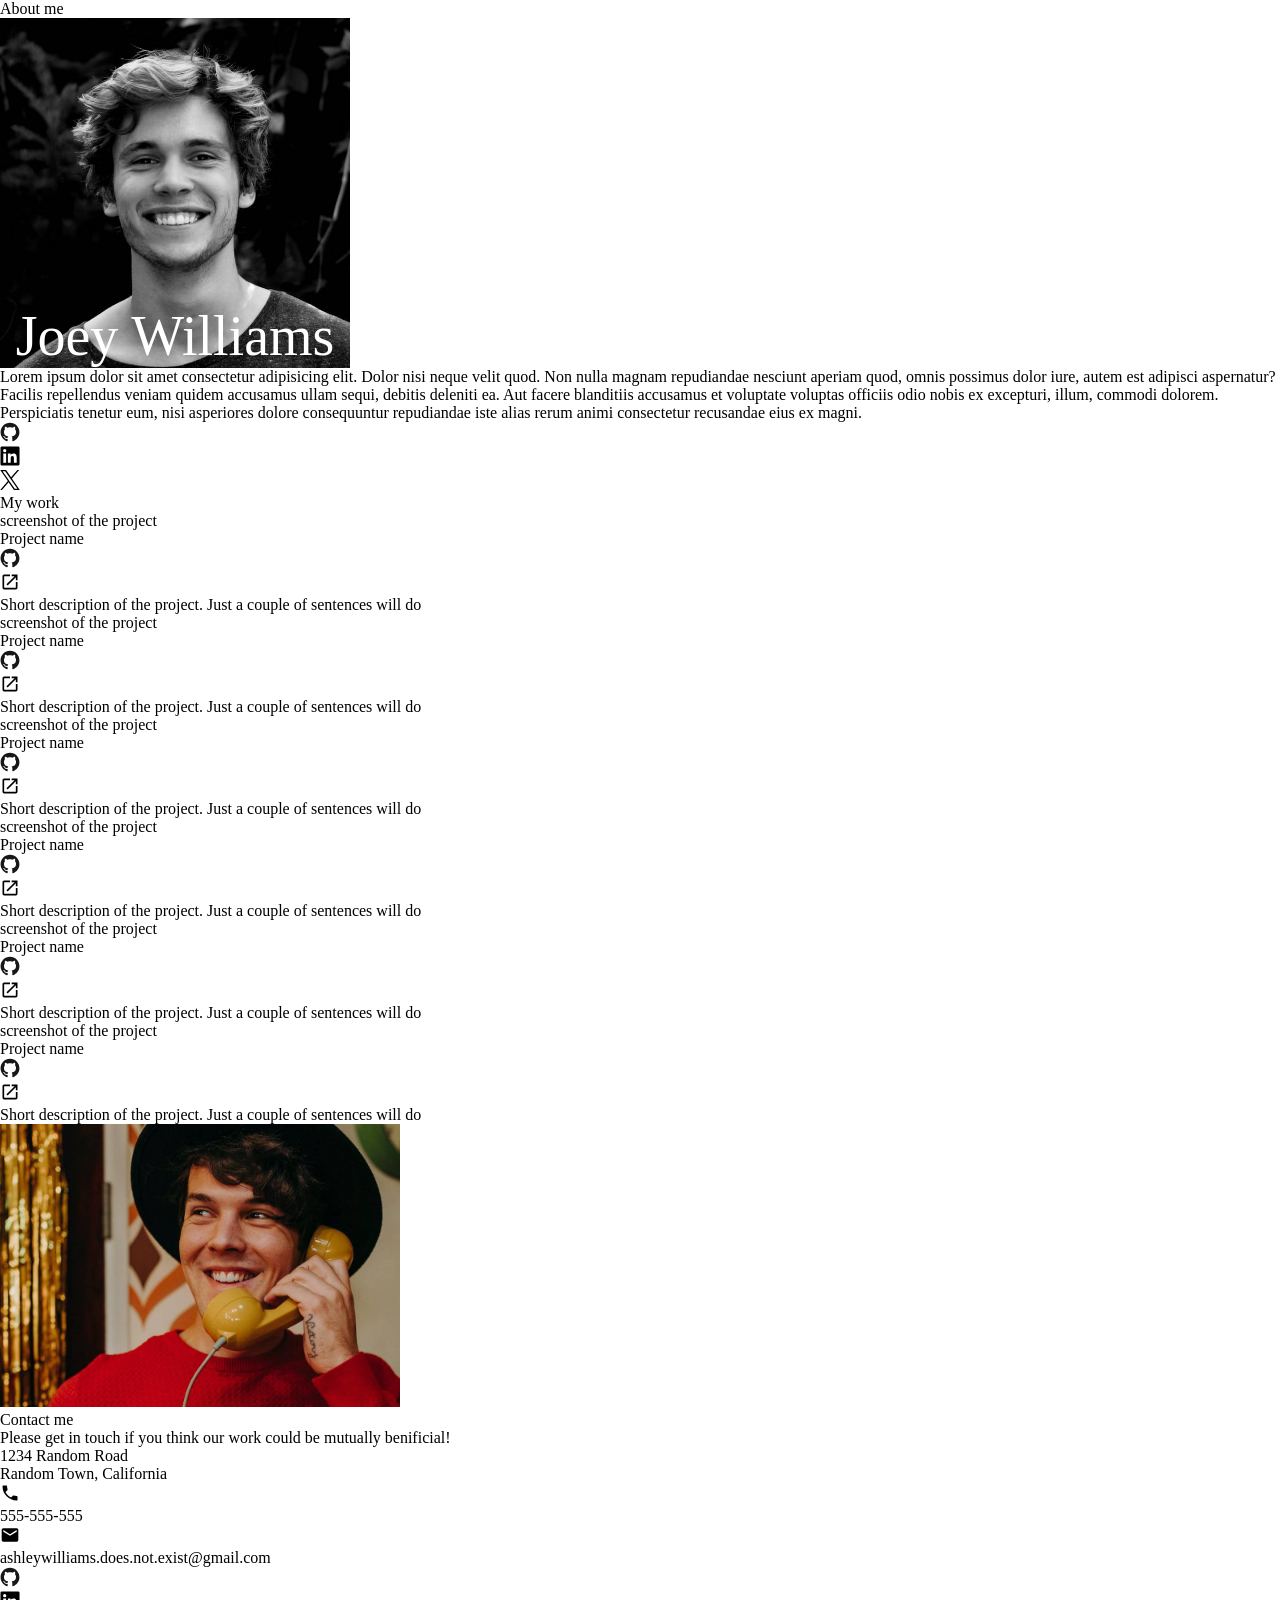
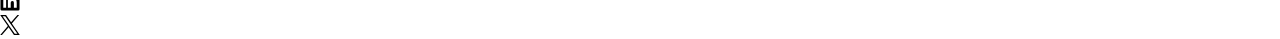
==== index.html @ 33499637 "feat: Fill out the contents of page" ====
<!doctype html>
<html lang="en">
    <head>
        <meta charset="UTF-8" />
        <meta name="viewport" content="width=device-width, initial-scale=1" />
        <title>Homepage</title>
        <link rel="preconnect" href="https://fonts.googleapis.com" />
        <link rel="preconnect" href="https://fonts.gstatic.com" crossorigin />
        <link
            href="https://fonts.googleapis.com/css2?family=Oranienbaum&family=Roboto:ital,wght@0,100..900;1,100..900&display=swap"
            rel="stylesheet"
        />
        <link href="style.css" rel="stylesheet" />
        <script src="script.js" defer></script>
    </head>
    <body>
        <div class="about-me">
            <div class="title">About me</div>
            <div class="photo">
                <div class="name">
                    Joey Williams
                </div>
            </div>
            <div class="description">
                Lorem ipsum dolor sit amet consectetur adipisicing elit. Dolor
                nisi neque velit quod. Non nulla magnam repudiandae nesciunt
                aperiam quod, omnis possimus dolor iure, autem est adipisci
                aspernatur? Facilis repellendus veniam quidem accusamus ullam
                sequi, debitis deleniti ea. Aut facere blanditiis accusamus et
                voluptate voluptas officiis odio nobis ex excepturi, illum,
                commodi dolorem. Perspiciatis tenetur eum, nisi asperiores
                dolore consequuntur repudiandae iste alias rerum animi
                consectetur recusandae eius ex magni.
            </div>
            <div class="social-links">
                <a href="#">
                    <div class="github">
                        <svg viewBox="0 0 128 128">
                            <g fill="#181616">
                                <path
                                    fill-rule="evenodd"
                                    clip-rule="evenodd"
                                    d="M64 5.103c-33.347 0-60.388 27.035-60.388 60.388 0 26.682 17.303 49.317 41.297 57.303 3.017.56 4.125-1.31 4.125-2.905 0-1.44-.056-6.197-.082-11.243-16.8 3.653-20.345-7.125-20.345-7.125-2.747-6.98-6.705-8.836-6.705-8.836-5.48-3.748.413-3.67.413-3.67 6.063.425 9.257 6.223 9.257 6.223 5.386 9.23 14.127 6.562 17.573 5.02.542-3.903 2.107-6.568 3.834-8.076-13.413-1.525-27.514-6.704-27.514-29.843 0-6.593 2.36-11.98 6.223-16.21-.628-1.52-2.695-7.662.584-15.98 0 0 5.07-1.623 16.61 6.19C53.7 35 58.867 34.327 64 34.304c5.13.023 10.3.694 15.127 2.033 11.526-7.813 16.59-6.19 16.59-6.19 3.287 8.317 1.22 14.46.593 15.98 3.872 4.23 6.215 9.617 6.215 16.21 0 23.194-14.127 28.3-27.574 29.796 2.167 1.874 4.097 5.55 4.097 11.183 0 8.08-.07 14.583-.07 16.572 0 1.607 1.088 3.49 4.148 2.897 23.98-7.994 41.263-30.622 41.263-57.294C124.388 32.14 97.35 5.104 64 5.104z"
                                ></path>
                                <path
                                    d="M26.484 91.806c-.133.3-.605.39-1.035.185-.44-.196-.685-.605-.543-.906.13-.31.603-.395 1.04-.188.44.197.69.61.537.91zm2.446 2.729c-.287.267-.85.143-1.232-.28-.396-.42-.47-.983-.177-1.254.298-.266.844-.14 1.24.28.394.426.472.984.17 1.255zM31.312 98.012c-.37.258-.976.017-1.35-.52-.37-.538-.37-1.183.01-1.44.373-.258.97-.025 1.35.507.368.545.368 1.19-.01 1.452zm3.261 3.361c-.33.365-1.036.267-1.552-.23-.527-.487-.674-1.18-.343-1.544.336-.366 1.045-.264 1.564.23.527.486.686 1.18.333 1.543zm4.5 1.951c-.147.473-.825.688-1.51.486-.683-.207-1.13-.76-.99-1.238.14-.477.823-.7 1.512-.485.683.206 1.13.756.988 1.237zm4.943.361c.017.498-.563.91-1.28.92-.723.017-1.308-.387-1.315-.877 0-.503.568-.91 1.29-.924.717-.013 1.306.387 1.306.88zm4.598-.782c.086.485-.413.984-1.126 1.117-.7.13-1.35-.172-1.44-.653-.086-.498.422-.997 1.122-1.126.714-.123 1.354.17 1.444.663zm0 0"
                                ></path>
                            </g>
                        </svg>
                    </div>
                </a>
                <a href="#">
                    <div class="linkedin">
                        <svg viewBox="0 0 128 128">
                            <path
                                d="M116 3H12a8.91 8.91 0 00-9 8.8v104.42a8.91 8.91 0 009 8.78h104a8.93 8.93 0 009-8.81V11.77A8.93 8.93 0 00116 3zM39.17 107H21.06V48.73h18.11zm-9-66.21a10.5 10.5 0 1110.49-10.5 10.5 10.5 0 01-10.54 10.48zM107 107H88.89V78.65c0-6.75-.12-15.44-9.41-15.44s-10.87 7.36-10.87 15V107H50.53V48.73h17.36v8h.24c2.42-4.58 8.32-9.41 17.13-9.41C103.6 47.28 107 59.35 107 75z"
                            ></path>
                        </svg>
                    </div>
                </a>
                <a href="#">
                    <div class="twitter">
                        <svg viewBox="0 0 128 128">
                            <path
                                d="M75.916 54.2 122.542 0h-11.05L71.008 47.06 38.672 0H1.376l48.898 71.164L1.376 128h11.05L55.18 78.303 89.328 128h37.296L75.913 54.2ZM60.782 71.79l-4.955-7.086-39.42-56.386h16.972L65.19 53.824l4.954 7.086 41.353 59.15h-16.97L60.782 71.793Z"
                                fill="#000"
                                style="stroke-width: 0.104373"
                            ></path>
                        </svg>
                    </div>
                </a>
            </div>
        </div>
        <div class="works">
            <div class="title">My work</div>
            <div class="projects">
                <div class="project">
                    <div class="project-img">screenshot of the project</div>
                    <div class="project-desc-container">
                        <div class="project-name">Project name</div>
                        <div class="links">
                            <a href="#">
                                <div class="github-icon">
                                    <svg viewBox="0 0 128 128">
                                        <g fill="#181616">
                                            <path
                                                fill-rule="evenodd"
                                                clip-rule="evenodd"
                                                d="M64 5.103c-33.347 0-60.388 27.035-60.388 60.388 0 26.682 17.303 49.317 41.297 57.303 3.017.56 4.125-1.31 4.125-2.905 0-1.44-.056-6.197-.082-11.243-16.8 3.653-20.345-7.125-20.345-7.125-2.747-6.98-6.705-8.836-6.705-8.836-5.48-3.748.413-3.67.413-3.67 6.063.425 9.257 6.223 9.257 6.223 5.386 9.23 14.127 6.562 17.573 5.02.542-3.903 2.107-6.568 3.834-8.076-13.413-1.525-27.514-6.704-27.514-29.843 0-6.593 2.36-11.98 6.223-16.21-.628-1.52-2.695-7.662.584-15.98 0 0 5.07-1.623 16.61 6.19C53.7 35 58.867 34.327 64 34.304c5.13.023 10.3.694 15.127 2.033 11.526-7.813 16.59-6.19 16.59-6.19 3.287 8.317 1.22 14.46.593 15.98 3.872 4.23 6.215 9.617 6.215 16.21 0 23.194-14.127 28.3-27.574 29.796 2.167 1.874 4.097 5.55 4.097 11.183 0 8.08-.07 14.583-.07 16.572 0 1.607 1.088 3.49 4.148 2.897 23.98-7.994 41.263-30.622 41.263-57.294C124.388 32.14 97.35 5.104 64 5.104z"
                                            ></path>
                                            <path
                                                d="M26.484 91.806c-.133.3-.605.39-1.035.185-.44-.196-.685-.605-.543-.906.13-.31.603-.395 1.04-.188.44.197.69.61.537.91zm2.446 2.729c-.287.267-.85.143-1.232-.28-.396-.42-.47-.983-.177-1.254.298-.266.844-.14 1.24.28.394.426.472.984.17 1.255zM31.312 98.012c-.37.258-.976.017-1.35-.52-.37-.538-.37-1.183.01-1.44.373-.258.97-.025 1.35.507.368.545.368 1.19-.01 1.452zm3.261 3.361c-.33.365-1.036.267-1.552-.23-.527-.487-.674-1.18-.343-1.544.336-.366 1.045-.264 1.564.23.527.486.686 1.18.333 1.543zm4.5 1.951c-.147.473-.825.688-1.51.486-.683-.207-1.13-.76-.99-1.238.14-.477.823-.7 1.512-.485.683.206 1.13.756.988 1.237zm4.943.361c.017.498-.563.91-1.28.92-.723.017-1.308-.387-1.315-.877 0-.503.568-.91 1.29-.924.717-.013 1.306.387 1.306.88zm4.598-.782c.086.485-.413.984-1.126 1.117-.7.13-1.35-.172-1.44-.653-.086-.498.422-.997 1.122-1.126.714-.123 1.354.17 1.444.663zm0 0"
                                            ></path>
                                        </g>
                                    </svg>
                                </div>
                            </a>
                            <a href="#">
                                <div class="open-live-view-icon">
                                    <svg
                                        xmlns="http://www.w3.org/2000/svg"
                                        viewBox="0 0 24 24"
                                    >
                                        <title>open-in-new</title>
                                        <path
                                            d="M14,3V5H17.59L7.76,14.83L9.17,16.24L19,6.41V10H21V3M19,19H5V5H12V3H5C3.89,3 3,3.9 3,5V19A2,2 0 0,0 5,21H19A2,2 0 0,0 21,19V12H19V19Z"
                                        />
                                    </svg>
                                </div>
                            </a>
                        </div>
                        <div class="desc">
                            Short description of the project. Just a couple of
                            sentences will do
                        </div>
                    </div>
                </div>
                <div class="project">
                    <div class="project-img">screenshot of the project</div>
                    <div class="project-desc-container">
                        <div class="project-name">Project name</div>
                        <div class="links">
                            <a href="#">
                                <div class="github-icon">
                                    <svg viewBox="0 0 128 128">
                                        <g fill="#181616">
                                            <path
                                                fill-rule="evenodd"
                                                clip-rule="evenodd"
                                                d="M64 5.103c-33.347 0-60.388 27.035-60.388 60.388 0 26.682 17.303 49.317 41.297 57.303 3.017.56 4.125-1.31 4.125-2.905 0-1.44-.056-6.197-.082-11.243-16.8 3.653-20.345-7.125-20.345-7.125-2.747-6.98-6.705-8.836-6.705-8.836-5.48-3.748.413-3.67.413-3.67 6.063.425 9.257 6.223 9.257 6.223 5.386 9.23 14.127 6.562 17.573 5.02.542-3.903 2.107-6.568 3.834-8.076-13.413-1.525-27.514-6.704-27.514-29.843 0-6.593 2.36-11.98 6.223-16.21-.628-1.52-2.695-7.662.584-15.98 0 0 5.07-1.623 16.61 6.19C53.7 35 58.867 34.327 64 34.304c5.13.023 10.3.694 15.127 2.033 11.526-7.813 16.59-6.19 16.59-6.19 3.287 8.317 1.22 14.46.593 15.98 3.872 4.23 6.215 9.617 6.215 16.21 0 23.194-14.127 28.3-27.574 29.796 2.167 1.874 4.097 5.55 4.097 11.183 0 8.08-.07 14.583-.07 16.572 0 1.607 1.088 3.49 4.148 2.897 23.98-7.994 41.263-30.622 41.263-57.294C124.388 32.14 97.35 5.104 64 5.104z"
                                            ></path>
                                            <path
                                                d="M26.484 91.806c-.133.3-.605.39-1.035.185-.44-.196-.685-.605-.543-.906.13-.31.603-.395 1.04-.188.44.197.69.61.537.91zm2.446 2.729c-.287.267-.85.143-1.232-.28-.396-.42-.47-.983-.177-1.254.298-.266.844-.14 1.24.28.394.426.472.984.17 1.255zM31.312 98.012c-.37.258-.976.017-1.35-.52-.37-.538-.37-1.183.01-1.44.373-.258.97-.025 1.35.507.368.545.368 1.19-.01 1.452zm3.261 3.361c-.33.365-1.036.267-1.552-.23-.527-.487-.674-1.18-.343-1.544.336-.366 1.045-.264 1.564.23.527.486.686 1.18.333 1.543zm4.5 1.951c-.147.473-.825.688-1.51.486-.683-.207-1.13-.76-.99-1.238.14-.477.823-.7 1.512-.485.683.206 1.13.756.988 1.237zm4.943.361c.017.498-.563.91-1.28.92-.723.017-1.308-.387-1.315-.877 0-.503.568-.91 1.29-.924.717-.013 1.306.387 1.306.88zm4.598-.782c.086.485-.413.984-1.126 1.117-.7.13-1.35-.172-1.44-.653-.086-.498.422-.997 1.122-1.126.714-.123 1.354.17 1.444.663zm0 0"
                                            ></path>
                                        </g>
                                    </svg>
                                </div>
                            </a>
                            <a href="#">
                                <div class="open-live-view-icon">
                                    <svg
                                        xmlns="http://www.w3.org/2000/svg"
                                        viewBox="0 0 24 24"
                                    >
                                        <title>open-in-new</title>
                                        <path
                                            d="M14,3V5H17.59L7.76,14.83L9.17,16.24L19,6.41V10H21V3M19,19H5V5H12V3H5C3.89,3 3,3.9 3,5V19A2,2 0 0,0 5,21H19A2,2 0 0,0 21,19V12H19V19Z"
                                        />
                                    </svg>
                                </div>
                            </a>
                        </div>
                        <div class="desc">
                            Short description of the project. Just a couple of
                            sentences will do
                        </div>
                    </div>
                </div>
                <div class="project">
                    <div class="project-img">screenshot of the project</div>
                    <div class="project-desc-container">
                        <div class="project-name">Project name</div>
                        <div class="links">
                            <a href="#">
                                <div class="github-icon">
                                    <svg viewBox="0 0 128 128">
                                        <g fill="#181616">
                                            <path
                                                fill-rule="evenodd"
                                                clip-rule="evenodd"
                                                d="M64 5.103c-33.347 0-60.388 27.035-60.388 60.388 0 26.682 17.303 49.317 41.297 57.303 3.017.56 4.125-1.31 4.125-2.905 0-1.44-.056-6.197-.082-11.243-16.8 3.653-20.345-7.125-20.345-7.125-2.747-6.98-6.705-8.836-6.705-8.836-5.48-3.748.413-3.67.413-3.67 6.063.425 9.257 6.223 9.257 6.223 5.386 9.23 14.127 6.562 17.573 5.02.542-3.903 2.107-6.568 3.834-8.076-13.413-1.525-27.514-6.704-27.514-29.843 0-6.593 2.36-11.98 6.223-16.21-.628-1.52-2.695-7.662.584-15.98 0 0 5.07-1.623 16.61 6.19C53.7 35 58.867 34.327 64 34.304c5.13.023 10.3.694 15.127 2.033 11.526-7.813 16.59-6.19 16.59-6.19 3.287 8.317 1.22 14.46.593 15.98 3.872 4.23 6.215 9.617 6.215 16.21 0 23.194-14.127 28.3-27.574 29.796 2.167 1.874 4.097 5.55 4.097 11.183 0 8.08-.07 14.583-.07 16.572 0 1.607 1.088 3.49 4.148 2.897 23.98-7.994 41.263-30.622 41.263-57.294C124.388 32.14 97.35 5.104 64 5.104z"
                                            ></path>
                                            <path
                                                d="M26.484 91.806c-.133.3-.605.39-1.035.185-.44-.196-.685-.605-.543-.906.13-.31.603-.395 1.04-.188.44.197.69.61.537.91zm2.446 2.729c-.287.267-.85.143-1.232-.28-.396-.42-.47-.983-.177-1.254.298-.266.844-.14 1.24.28.394.426.472.984.17 1.255zM31.312 98.012c-.37.258-.976.017-1.35-.52-.37-.538-.37-1.183.01-1.44.373-.258.97-.025 1.35.507.368.545.368 1.19-.01 1.452zm3.261 3.361c-.33.365-1.036.267-1.552-.23-.527-.487-.674-1.18-.343-1.544.336-.366 1.045-.264 1.564.23.527.486.686 1.18.333 1.543zm4.5 1.951c-.147.473-.825.688-1.51.486-.683-.207-1.13-.76-.99-1.238.14-.477.823-.7 1.512-.485.683.206 1.13.756.988 1.237zm4.943.361c.017.498-.563.91-1.28.92-.723.017-1.308-.387-1.315-.877 0-.503.568-.91 1.29-.924.717-.013 1.306.387 1.306.88zm4.598-.782c.086.485-.413.984-1.126 1.117-.7.13-1.35-.172-1.44-.653-.086-.498.422-.997 1.122-1.126.714-.123 1.354.17 1.444.663zm0 0"
                                            ></path>
                                        </g>
                                    </svg>
                                </div>
                            </a>
                            <a href="#">
                                <div class="open-live-view-icon">
                                    <svg
                                        xmlns="http://www.w3.org/2000/svg"
                                        viewBox="0 0 24 24"
                                    >
                                        <title>open-in-new</title>
                                        <path
                                            d="M14,3V5H17.59L7.76,14.83L9.17,16.24L19,6.41V10H21V3M19,19H5V5H12V3H5C3.89,3 3,3.9 3,5V19A2,2 0 0,0 5,21H19A2,2 0 0,0 21,19V12H19V19Z"
                                        />
                                    </svg>
                                </div>
                            </a>
                        </div>
                        <div class="desc">
                            Short description of the project. Just a couple of
                            sentences will do
                        </div>
                    </div>
                </div>
                <div class="project">
                    <div class="project-img">screenshot of the project</div>
                    <div class="project-desc-container">
                        <div class="project-name">Project name</div>
                        <div class="links">
                            <a href="#">
                                <div class="github-icon">
                                    <svg viewBox="0 0 128 128">
                                        <g fill="#181616">
                                            <path
                                                fill-rule="evenodd"
                                                clip-rule="evenodd"
                                                d="M64 5.103c-33.347 0-60.388 27.035-60.388 60.388 0 26.682 17.303 49.317 41.297 57.303 3.017.56 4.125-1.31 4.125-2.905 0-1.44-.056-6.197-.082-11.243-16.8 3.653-20.345-7.125-20.345-7.125-2.747-6.98-6.705-8.836-6.705-8.836-5.48-3.748.413-3.67.413-3.67 6.063.425 9.257 6.223 9.257 6.223 5.386 9.23 14.127 6.562 17.573 5.02.542-3.903 2.107-6.568 3.834-8.076-13.413-1.525-27.514-6.704-27.514-29.843 0-6.593 2.36-11.98 6.223-16.21-.628-1.52-2.695-7.662.584-15.98 0 0 5.07-1.623 16.61 6.19C53.7 35 58.867 34.327 64 34.304c5.13.023 10.3.694 15.127 2.033 11.526-7.813 16.59-6.19 16.59-6.19 3.287 8.317 1.22 14.46.593 15.98 3.872 4.23 6.215 9.617 6.215 16.21 0 23.194-14.127 28.3-27.574 29.796 2.167 1.874 4.097 5.55 4.097 11.183 0 8.08-.07 14.583-.07 16.572 0 1.607 1.088 3.49 4.148 2.897 23.98-7.994 41.263-30.622 41.263-57.294C124.388 32.14 97.35 5.104 64 5.104z"
                                            ></path>
                                            <path
                                                d="M26.484 91.806c-.133.3-.605.39-1.035.185-.44-.196-.685-.605-.543-.906.13-.31.603-.395 1.04-.188.44.197.69.61.537.91zm2.446 2.729c-.287.267-.85.143-1.232-.28-.396-.42-.47-.983-.177-1.254.298-.266.844-.14 1.24.28.394.426.472.984.17 1.255zM31.312 98.012c-.37.258-.976.017-1.35-.52-.37-.538-.37-1.183.01-1.44.373-.258.97-.025 1.35.507.368.545.368 1.19-.01 1.452zm3.261 3.361c-.33.365-1.036.267-1.552-.23-.527-.487-.674-1.18-.343-1.544.336-.366 1.045-.264 1.564.23.527.486.686 1.18.333 1.543zm4.5 1.951c-.147.473-.825.688-1.51.486-.683-.207-1.13-.76-.99-1.238.14-.477.823-.7 1.512-.485.683.206 1.13.756.988 1.237zm4.943.361c.017.498-.563.91-1.28.92-.723.017-1.308-.387-1.315-.877 0-.503.568-.91 1.29-.924.717-.013 1.306.387 1.306.88zm4.598-.782c.086.485-.413.984-1.126 1.117-.7.13-1.35-.172-1.44-.653-.086-.498.422-.997 1.122-1.126.714-.123 1.354.17 1.444.663zm0 0"
                                            ></path>
                                        </g>
                                    </svg>
                                </div>
                            </a>
                            <a href="#">
                                <div class="open-live-view-icon">
                                    <svg
                                        xmlns="http://www.w3.org/2000/svg"
                                        viewBox="0 0 24 24"
                                    >
                                        <title>open-in-new</title>
                                        <path
                                            d="M14,3V5H17.59L7.76,14.83L9.17,16.24L19,6.41V10H21V3M19,19H5V5H12V3H5C3.89,3 3,3.9 3,5V19A2,2 0 0,0 5,21H19A2,2 0 0,0 21,19V12H19V19Z"
                                        />
                                    </svg>
                                </div>
                            </a>
                        </div>
                        <div class="desc">
                            Short description of the project. Just a couple of
                            sentences will do
                        </div>
                    </div>
                </div>
                <div class="project">
                    <div class="project-img">screenshot of the project</div>
                    <div class="project-desc-container">
                        <div class="project-name">Project name</div>
                        <div class="links">
                            <a href="#">
                                <div class="github-icon">
                                    <svg viewBox="0 0 128 128">
                                        <g fill="#181616">
                                            <path
                                                fill-rule="evenodd"
                                                clip-rule="evenodd"
                                                d="M64 5.103c-33.347 0-60.388 27.035-60.388 60.388 0 26.682 17.303 49.317 41.297 57.303 3.017.56 4.125-1.31 4.125-2.905 0-1.44-.056-6.197-.082-11.243-16.8 3.653-20.345-7.125-20.345-7.125-2.747-6.98-6.705-8.836-6.705-8.836-5.48-3.748.413-3.67.413-3.67 6.063.425 9.257 6.223 9.257 6.223 5.386 9.23 14.127 6.562 17.573 5.02.542-3.903 2.107-6.568 3.834-8.076-13.413-1.525-27.514-6.704-27.514-29.843 0-6.593 2.36-11.98 6.223-16.21-.628-1.52-2.695-7.662.584-15.98 0 0 5.07-1.623 16.61 6.19C53.7 35 58.867 34.327 64 34.304c5.13.023 10.3.694 15.127 2.033 11.526-7.813 16.59-6.19 16.59-6.19 3.287 8.317 1.22 14.46.593 15.98 3.872 4.23 6.215 9.617 6.215 16.21 0 23.194-14.127 28.3-27.574 29.796 2.167 1.874 4.097 5.55 4.097 11.183 0 8.08-.07 14.583-.07 16.572 0 1.607 1.088 3.49 4.148 2.897 23.98-7.994 41.263-30.622 41.263-57.294C124.388 32.14 97.35 5.104 64 5.104z"
                                            ></path>
                                            <path
                                                d="M26.484 91.806c-.133.3-.605.39-1.035.185-.44-.196-.685-.605-.543-.906.13-.31.603-.395 1.04-.188.44.197.69.61.537.91zm2.446 2.729c-.287.267-.85.143-1.232-.28-.396-.42-.47-.983-.177-1.254.298-.266.844-.14 1.24.28.394.426.472.984.17 1.255zM31.312 98.012c-.37.258-.976.017-1.35-.52-.37-.538-.37-1.183.01-1.44.373-.258.97-.025 1.35.507.368.545.368 1.19-.01 1.452zm3.261 3.361c-.33.365-1.036.267-1.552-.23-.527-.487-.674-1.18-.343-1.544.336-.366 1.045-.264 1.564.23.527.486.686 1.18.333 1.543zm4.5 1.951c-.147.473-.825.688-1.51.486-.683-.207-1.13-.76-.99-1.238.14-.477.823-.7 1.512-.485.683.206 1.13.756.988 1.237zm4.943.361c.017.498-.563.91-1.28.92-.723.017-1.308-.387-1.315-.877 0-.503.568-.91 1.29-.924.717-.013 1.306.387 1.306.88zm4.598-.782c.086.485-.413.984-1.126 1.117-.7.13-1.35-.172-1.44-.653-.086-.498.422-.997 1.122-1.126.714-.123 1.354.17 1.444.663zm0 0"
                                            ></path>
                                        </g>
                                    </svg>
                                </div>
                            </a>
                            <a href="#">
                                <div class="open-live-view-icon">
                                    <svg
                                        xmlns="http://www.w3.org/2000/svg"
                                        viewBox="0 0 24 24"
                                    >
                                        <title>open-in-new</title>
                                        <path
                                            d="M14,3V5H17.59L7.76,14.83L9.17,16.24L19,6.41V10H21V3M19,19H5V5H12V3H5C3.89,3 3,3.9 3,5V19A2,2 0 0,0 5,21H19A2,2 0 0,0 21,19V12H19V19Z"
                                        />
                                    </svg>
                                </div>
                            </a>
                        </div>
                        <div class="desc">
                            Short description of the project. Just a couple of
                            sentences will do
                        </div>
                    </div>
                </div>
                <div class="project">
                    <div class="project-img">screenshot of the project</div>
                    <div class="project-desc-container">
                        <div class="project-name">Project name</div>
                        <div class="links">
                            <a href="#">
                                <div class="github-icon">
                                    <svg viewBox="0 0 128 128">
                                        <g fill="#181616">
                                            <path
                                                fill-rule="evenodd"
                                                clip-rule="evenodd"
                                                d="M64 5.103c-33.347 0-60.388 27.035-60.388 60.388 0 26.682 17.303 49.317 41.297 57.303 3.017.56 4.125-1.31 4.125-2.905 0-1.44-.056-6.197-.082-11.243-16.8 3.653-20.345-7.125-20.345-7.125-2.747-6.98-6.705-8.836-6.705-8.836-5.48-3.748.413-3.67.413-3.67 6.063.425 9.257 6.223 9.257 6.223 5.386 9.23 14.127 6.562 17.573 5.02.542-3.903 2.107-6.568 3.834-8.076-13.413-1.525-27.514-6.704-27.514-29.843 0-6.593 2.36-11.98 6.223-16.21-.628-1.52-2.695-7.662.584-15.98 0 0 5.07-1.623 16.61 6.19C53.7 35 58.867 34.327 64 34.304c5.13.023 10.3.694 15.127 2.033 11.526-7.813 16.59-6.19 16.59-6.19 3.287 8.317 1.22 14.46.593 15.98 3.872 4.23 6.215 9.617 6.215 16.21 0 23.194-14.127 28.3-27.574 29.796 2.167 1.874 4.097 5.55 4.097 11.183 0 8.08-.07 14.583-.07 16.572 0 1.607 1.088 3.49 4.148 2.897 23.98-7.994 41.263-30.622 41.263-57.294C124.388 32.14 97.35 5.104 64 5.104z"
                                            ></path>
                                            <path
                                                d="M26.484 91.806c-.133.3-.605.39-1.035.185-.44-.196-.685-.605-.543-.906.13-.31.603-.395 1.04-.188.44.197.69.61.537.91zm2.446 2.729c-.287.267-.85.143-1.232-.28-.396-.42-.47-.983-.177-1.254.298-.266.844-.14 1.24.28.394.426.472.984.17 1.255zM31.312 98.012c-.37.258-.976.017-1.35-.52-.37-.538-.37-1.183.01-1.44.373-.258.97-.025 1.35.507.368.545.368 1.19-.01 1.452zm3.261 3.361c-.33.365-1.036.267-1.552-.23-.527-.487-.674-1.18-.343-1.544.336-.366 1.045-.264 1.564.23.527.486.686 1.18.333 1.543zm4.5 1.951c-.147.473-.825.688-1.51.486-.683-.207-1.13-.76-.99-1.238.14-.477.823-.7 1.512-.485.683.206 1.13.756.988 1.237zm4.943.361c.017.498-.563.91-1.28.92-.723.017-1.308-.387-1.315-.877 0-.503.568-.91 1.29-.924.717-.013 1.306.387 1.306.88zm4.598-.782c.086.485-.413.984-1.126 1.117-.7.13-1.35-.172-1.44-.653-.086-.498.422-.997 1.122-1.126.714-.123 1.354.17 1.444.663zm0 0"
                                            ></path>
                                        </g>
                                    </svg>
                                </div>
                            </a>
                            <a href="#">
                                <div class="open-live-view-icon">
                                    <svg
                                        xmlns="http://www.w3.org/2000/svg"
                                        viewBox="0 0 24 24"
                                    >
                                        <title>open-in-new</title>
                                        <path
                                            d="M14,3V5H17.59L7.76,14.83L9.17,16.24L19,6.41V10H21V3M19,19H5V5H12V3H5C3.89,3 3,3.9 3,5V19A2,2 0 0,0 5,21H19A2,2 0 0,0 21,19V12H19V19Z"
                                        />
                                    </svg>
                                </div>
                            </a>
                        </div>
                        <div class="desc">
                            Short description of the project. Just a couple of
                            sentences will do
                        </div>
                    </div>
                </div>
            </div>
        </div>
        <div class="contact">
            <div class="contact-photo">
                <img src="img/person-calling.jpg" alt="">
            </div>
            <div class="title">Contact me</div>
            <div class="description">
                Please get in touch if you think our work could be mutually
                benificial!
            </div>
            <div class="address">
                <div class="street-addr">1234 Random Road</div>
                <div class="general-addr">Random Town, California</div>
            </div>
            <div class="contact-info">
                <div class="phone">
                    <div class="phone-icon">
                        <svg
                            xmlns="http://www.w3.org/2000/svg"
                            viewBox="0 0 24 24"
                        >
                            <title>phone</title>
                            <path
                                d="M6.62,10.79C8.06,13.62 10.38,15.94 13.21,17.38L15.41,15.18C15.69,14.9 16.08,14.82 16.43,14.93C17.55,15.3 18.75,15.5 20,15.5A1,1 0 0,1 21,16.5V20A1,1 0 0,1 20,21A17,17 0 0,1 3,4A1,1 0 0,1 4,3H7.5A1,1 0 0,1 8.5,4C8.5,5.25 8.7,6.45 9.07,7.57C9.18,7.92 9.1,8.31 8.82,8.59L6.62,10.79Z"
                            />
                        </svg>
                    </div>
                    <div class="phone-no">555-555-555</div>
                </div>
                <div class="mail">
                    <div class="mail-icon">
                        <svg
                            xmlns="http://www.w3.org/2000/svg"
                            viewBox="0 0 24 24"
                        >
                            <title>email</title>
                            <path
                                d="M20,8L12,13L4,8V6L12,11L20,6M20,4H4C2.89,4 2,4.89 2,6V18A2,2 0 0,0 4,20H20A2,2 0 0,0 22,18V6C22,4.89 21.1,4 20,4Z"
                            />
                        </svg>
                    </div>
                    <div class="mail">
                        ashleywilliams.does.not.exist@gmail.com
                    </div>
                </div>
                <div class="social-links">
                    <div class="github">
                        <svg viewBox="0 0 128 128">
                            <g fill="#181616">
                                <path
                                    fill-rule="evenodd"
                                    clip-rule="evenodd"
                                    d="M64 5.103c-33.347 0-60.388 27.035-60.388 60.388 0 26.682 17.303 49.317 41.297 57.303 3.017.56 4.125-1.31 4.125-2.905 0-1.44-.056-6.197-.082-11.243-16.8 3.653-20.345-7.125-20.345-7.125-2.747-6.98-6.705-8.836-6.705-8.836-5.48-3.748.413-3.67.413-3.67 6.063.425 9.257 6.223 9.257 6.223 5.386 9.23 14.127 6.562 17.573 5.02.542-3.903 2.107-6.568 3.834-8.076-13.413-1.525-27.514-6.704-27.514-29.843 0-6.593 2.36-11.98 6.223-16.21-.628-1.52-2.695-7.662.584-15.98 0 0 5.07-1.623 16.61 6.19C53.7 35 58.867 34.327 64 34.304c5.13.023 10.3.694 15.127 2.033 11.526-7.813 16.59-6.19 16.59-6.19 3.287 8.317 1.22 14.46.593 15.98 3.872 4.23 6.215 9.617 6.215 16.21 0 23.194-14.127 28.3-27.574 29.796 2.167 1.874 4.097 5.55 4.097 11.183 0 8.08-.07 14.583-.07 16.572 0 1.607 1.088 3.49 4.148 2.897 23.98-7.994 41.263-30.622 41.263-57.294C124.388 32.14 97.35 5.104 64 5.104z"
                                ></path>
                                <path
                                    d="M26.484 91.806c-.133.3-.605.39-1.035.185-.44-.196-.685-.605-.543-.906.13-.31.603-.395 1.04-.188.44.197.69.61.537.91zm2.446 2.729c-.287.267-.85.143-1.232-.28-.396-.42-.47-.983-.177-1.254.298-.266.844-.14 1.24.28.394.426.472.984.17 1.255zM31.312 98.012c-.37.258-.976.017-1.35-.52-.37-.538-.37-1.183.01-1.44.373-.258.97-.025 1.35.507.368.545.368 1.19-.01 1.452zm3.261 3.361c-.33.365-1.036.267-1.552-.23-.527-.487-.674-1.18-.343-1.544.336-.366 1.045-.264 1.564.23.527.486.686 1.18.333 1.543zm4.5 1.951c-.147.473-.825.688-1.51.486-.683-.207-1.13-.76-.99-1.238.14-.477.823-.7 1.512-.485.683.206 1.13.756.988 1.237zm4.943.361c.017.498-.563.91-1.28.92-.723.017-1.308-.387-1.315-.877 0-.503.568-.91 1.29-.924.717-.013 1.306.387 1.306.88zm4.598-.782c.086.485-.413.984-1.126 1.117-.7.13-1.35-.172-1.44-.653-.086-.498.422-.997 1.122-1.126.714-.123 1.354.17 1.444.663zm0 0"
                                ></path>
                            </g>
                        </svg>
                    </div>
                </a>
                <a href="#">
                    <div class="linkedin">
                        <svg viewBox="0 0 128 128">
                            <path
                                d="M116 3H12a8.91 8.91 0 00-9 8.8v104.42a8.91 8.91 0 009 8.78h104a8.93 8.93 0 009-8.81V11.77A8.93 8.93 0 00116 3zM39.17 107H21.06V48.73h18.11zm-9-66.21a10.5 10.5 0 1110.49-10.5 10.5 10.5 0 01-10.54 10.48zM107 107H88.89V78.65c0-6.75-.12-15.44-9.41-15.44s-10.87 7.36-10.87 15V107H50.53V48.73h17.36v8h.24c2.42-4.58 8.32-9.41 17.13-9.41C103.6 47.28 107 59.35 107 75z"
                            ></path>
                        </svg>
                    </div>
                </a>
                <a href="#">
                    <div class="twitter">
                        <svg viewBox="0 0 128 128">
                            <path
                                d="M75.916 54.2 122.542 0h-11.05L71.008 47.06 38.672 0H1.376l48.898 71.164L1.376 128h11.05L55.18 78.303 89.328 128h37.296L75.913 54.2ZM60.782 71.79l-4.955-7.086-39.42-56.386h16.972L65.19 53.824l4.954 7.086 41.353 59.15h-16.97L60.782 71.793Z"
                                fill="#000"
                                style="stroke-width: 0.104373"
                            ></path>
                        </svg>
                    </div>
                </a>
                </div>
            </div>
        </div>
    </body>
</html>
---- style.css ----
* {
    padding: 0;
    margin: 0;
    box-sizing: border-box;
}
/* family=Oranienbaum&family=Roboto */

:root {
    --text: white;
}

svg {
    height: 20px;
    width: 20px;
}

.about-me .photo {
    /* should change with breakpoint for responsiveness */
    width: 350px;
    height: 350px;
    background-image: url(img/person.jpg);
    background-position: center;
    background-size: cover;
    display: flex;
    flex-direction: column;
    justify-content: end;
}

.about-me .name {
    color: var(--text);
    text-align: center;
    font-size: 3.5em;
}

img {
    max-width: 400px;
}
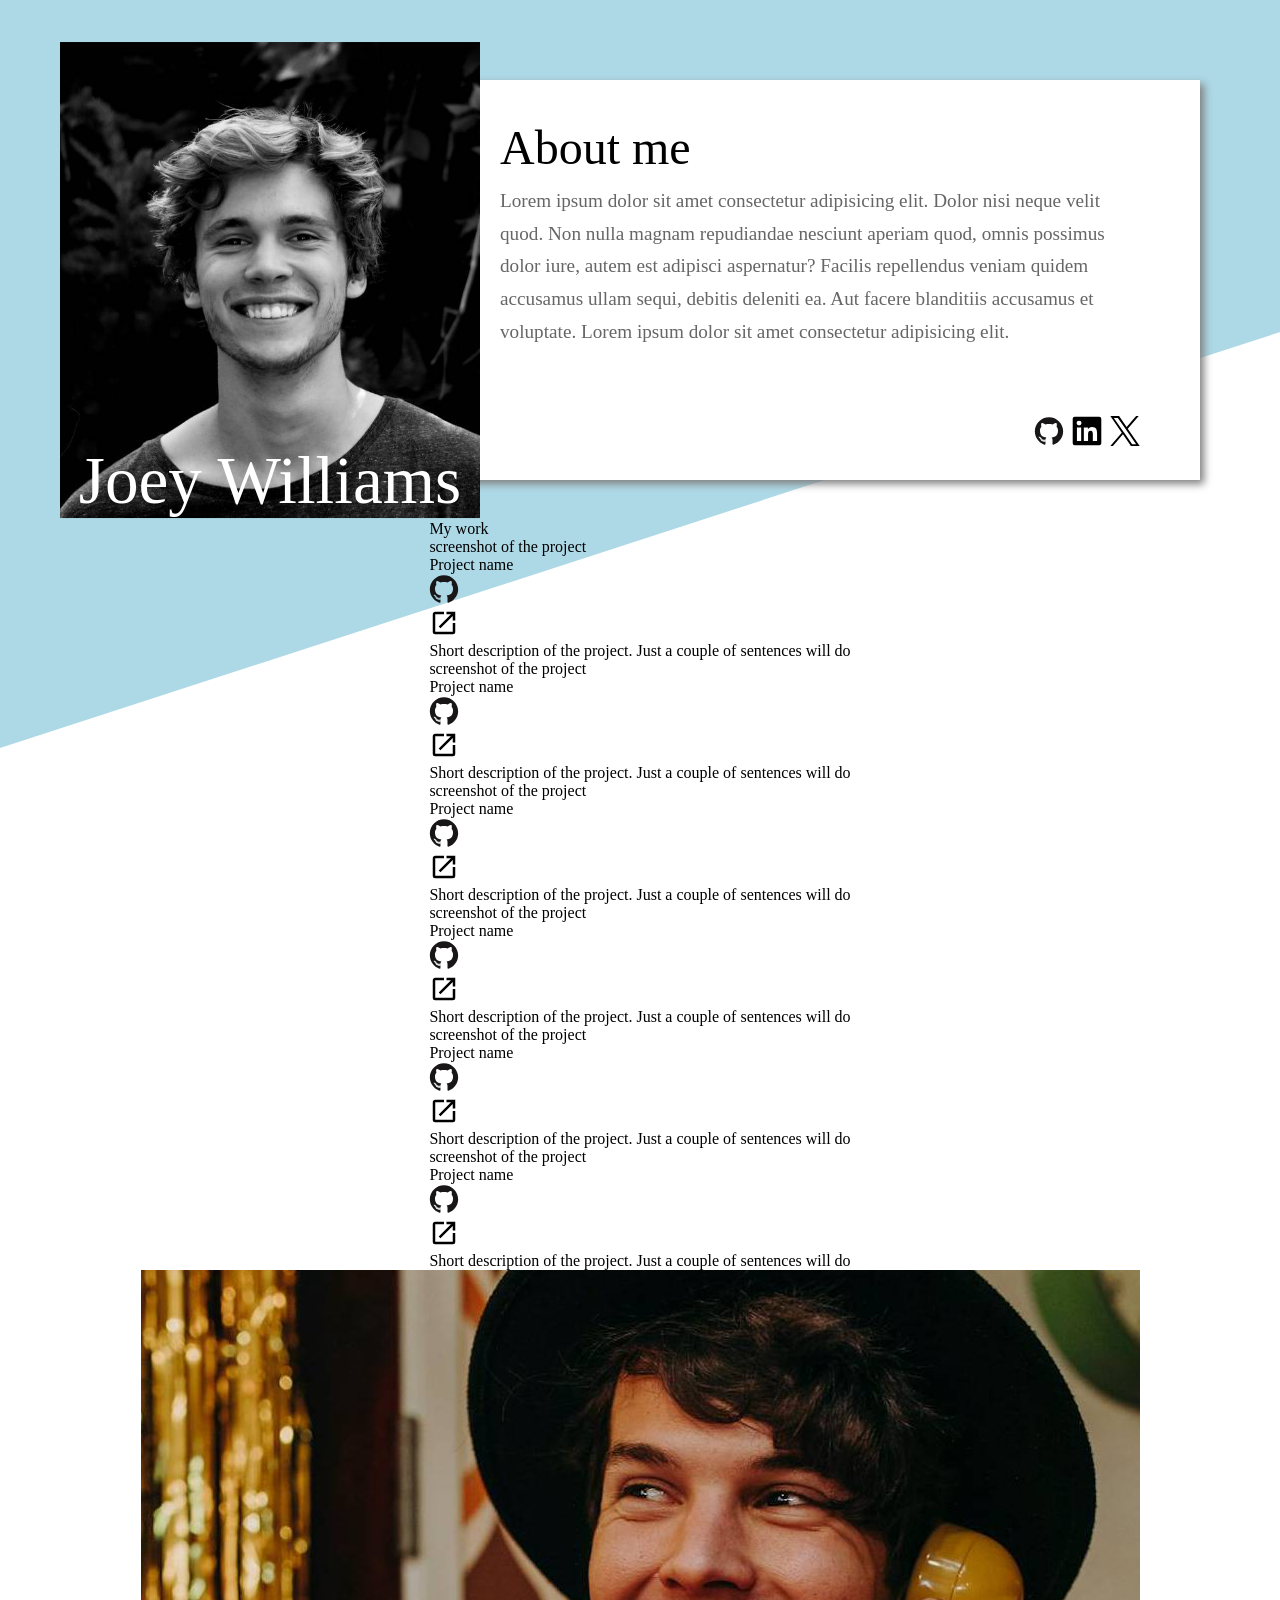
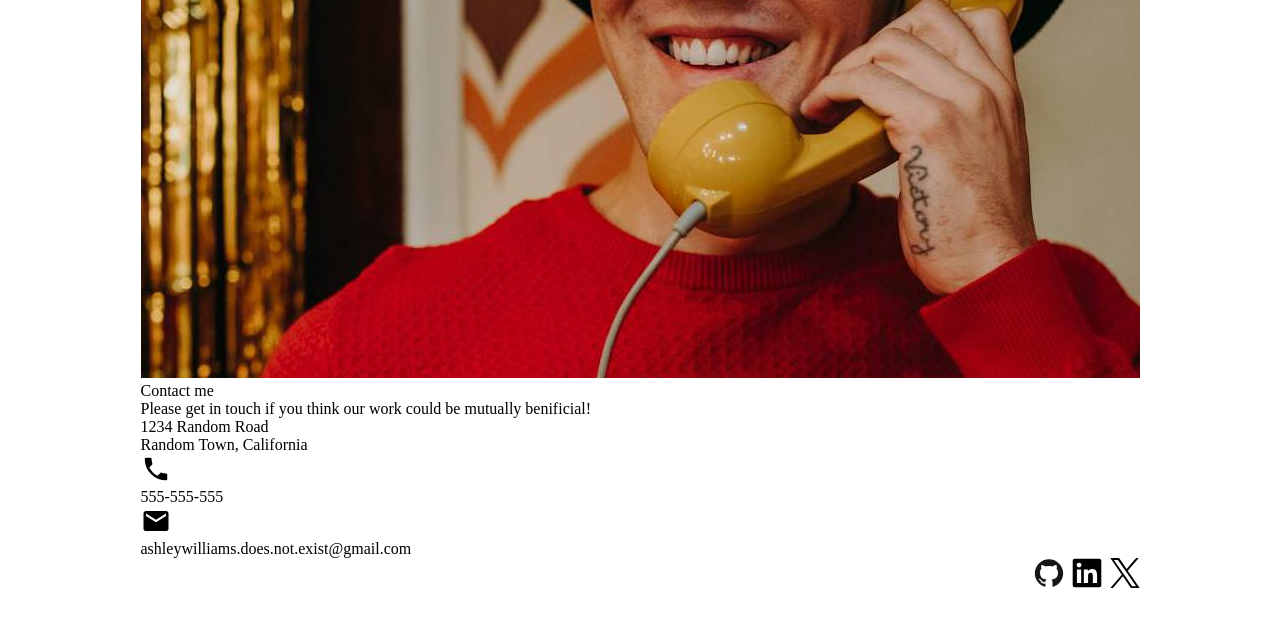
==== commit 0b802a2b: "feat: Add styling for header" ====
--- a/index.html
+++ b/index.html
@@ -14,73 +14,29 @@
         <script src="script.js" defer></script>
     </head>
     <body>
-        <div class="about-me">
-            <div class="title">About me</div>
-            <div class="photo">
-                <div class="name">
-                    Joey Williams
-                </div>
-            </div>
-            <div class="description">
-                Lorem ipsum dolor sit amet consectetur adipisicing elit. Dolor
-                nisi neque velit quod. Non nulla magnam repudiandae nesciunt
-                aperiam quod, omnis possimus dolor iure, autem est adipisci
-                aspernatur? Facilis repellendus veniam quidem accusamus ullam
-                sequi, debitis deleniti ea. Aut facere blanditiis accusamus et
-                voluptate voluptas officiis odio nobis ex excepturi, illum,
-                commodi dolorem. Perspiciatis tenetur eum, nisi asperiores
-                dolore consequuntur repudiandae iste alias rerum animi
-                consectetur recusandae eius ex magni.
-            </div>
-            <div class="social-links">
-                <a href="#">
-                    <div class="github">
-                        <svg viewBox="0 0 128 128">
-                            <g fill="#181616">
-                                <path
-                                    fill-rule="evenodd"
-                                    clip-rule="evenodd"
-                                    d="M64 5.103c-33.347 0-60.388 27.035-60.388 60.388 0 26.682 17.303 49.317 41.297 57.303 3.017.56 4.125-1.31 4.125-2.905 0-1.44-.056-6.197-.082-11.243-16.8 3.653-20.345-7.125-20.345-7.125-2.747-6.98-6.705-8.836-6.705-8.836-5.48-3.748.413-3.67.413-3.67 6.063.425 9.257 6.223 9.257 6.223 5.386 9.23 14.127 6.562 17.573 5.02.542-3.903 2.107-6.568 3.834-8.076-13.413-1.525-27.514-6.704-27.514-29.843 0-6.593 2.36-11.98 6.223-16.21-.628-1.52-2.695-7.662.584-15.98 0 0 5.07-1.623 16.61 6.19C53.7 35 58.867 34.327 64 34.304c5.13.023 10.3.694 15.127 2.033 11.526-7.813 16.59-6.19 16.59-6.19 3.287 8.317 1.22 14.46.593 15.98 3.872 4.23 6.215 9.617 6.215 16.21 0 23.194-14.127 28.3-27.574 29.796 2.167 1.874 4.097 5.55 4.097 11.183 0 8.08-.07 14.583-.07 16.572 0 1.607 1.088 3.49 4.148 2.897 23.98-7.994 41.263-30.622 41.263-57.294C124.388 32.14 97.35 5.104 64 5.104z"
-                                ></path>
-                                <path
-                                    d="M26.484 91.806c-.133.3-.605.39-1.035.185-.44-.196-.685-.605-.543-.906.13-.31.603-.395 1.04-.188.44.197.69.61.537.91zm2.446 2.729c-.287.267-.85.143-1.232-.28-.396-.42-.47-.983-.177-1.254.298-.266.844-.14 1.24.28.394.426.472.984.17 1.255zM31.312 98.012c-.37.258-.976.017-1.35-.52-.37-.538-.37-1.183.01-1.44.373-.258.97-.025 1.35.507.368.545.368 1.19-.01 1.452zm3.261 3.361c-.33.365-1.036.267-1.552-.23-.527-.487-.674-1.18-.343-1.544.336-.366 1.045-.264 1.564.23.527.486.686 1.18.333 1.543zm4.5 1.951c-.147.473-.825.688-1.51.486-.683-.207-1.13-.76-.99-1.238.14-.477.823-.7 1.512-.485.683.206 1.13.756.988 1.237zm4.943.361c.017.498-.563.91-1.28.92-.723.017-1.308-.387-1.315-.877 0-.503.568-.91 1.29-.924.717-.013 1.306.387 1.306.88zm4.598-.782c.086.485-.413.984-1.126 1.117-.7.13-1.35-.172-1.44-.653-.086-.498.422-.997 1.122-1.126.714-.123 1.354.17 1.444.663zm0 0"
-                                ></path>
-                            </g>
-                        </svg>
-                    </div>
-                </a>
-                <a href="#">
-                    <div class="linkedin">
-                        <svg viewBox="0 0 128 128">
-                            <path
-                                d="M116 3H12a8.91 8.91 0 00-9 8.8v104.42a8.91 8.91 0 009 8.78h104a8.93 8.93 0 009-8.81V11.77A8.93 8.93 0 00116 3zM39.17 107H21.06V48.73h18.11zm-9-66.21a10.5 10.5 0 1110.49-10.5 10.5 10.5 0 01-10.54 10.48zM107 107H88.89V78.65c0-6.75-.12-15.44-9.41-15.44s-10.87 7.36-10.87 15V107H50.53V48.73h17.36v8h.24c2.42-4.58 8.32-9.41 17.13-9.41C103.6 47.28 107 59.35 107 75z"
-                            ></path>
-                        </svg>
-                    </div>
-                </a>
-                <a href="#">
-                    <div class="twitter">
-                        <svg viewBox="0 0 128 128">
-                            <path
-                                d="M75.916 54.2 122.542 0h-11.05L71.008 47.06 38.672 0H1.376l48.898 71.164L1.376 128h11.05L55.18 78.303 89.328 128h37.296L75.913 54.2ZM60.782 71.79l-4.955-7.086-39.42-56.386h16.972L65.19 53.824l4.954 7.086 41.353 59.15h-16.97L60.782 71.793Z"
-                                fill="#000"
-                                style="stroke-width: 0.104373"
-                            ></path>
-                        </svg>
-                    </div>
-                </a>
-            </div>
-        </div>
-        <div class="works">
-            <div class="title">My work</div>
-            <div class="projects">
-                <div class="project">
-                    <div class="project-img">screenshot of the project</div>
-                    <div class="project-desc-container">
-                        <div class="project-name">Project name</div>
-                        <div class="links">
+        <div class="diagonal-box"></div>
+        <div class="container">
+            <header>
+                <div class="about-me">
+                    <div class="photo">
+                        <img src="img/person.jpg" alt="author" />
+                        <div class="name">Joey Williams</div>
+                    </div>
+                    <div class="content">
+                        <div class="title">About me</div>
+                        <div class="description">
+                            Lorem ipsum dolor sit amet consectetur adipisicing
+                            elit. Dolor nisi neque velit quod. Non nulla magnam
+                            repudiandae nesciunt aperiam quod, omnis possimus
+                            dolor iure, autem est adipisci aspernatur? Facilis
+                            repellendus veniam quidem accusamus ullam sequi,
+                            debitis deleniti ea. Aut facere blanditiis accusamus
+                            et voluptate. Lorem ipsum dolor sit amet consectetur
+                            adipisicing elit.
+                        </div>
+                        <div class="social-links">
                             <a href="#">
-                                <div class="github-icon">
+                                <div class="github">
                                     <svg viewBox="0 0 128 128">
                                         <g fill="#181616">
                                             <path
@@ -96,312 +52,374 @@
                                 </div>
                             </a>
                             <a href="#">
-                                <div class="open-live-view-icon">
-                                    <svg
-                                        xmlns="http://www.w3.org/2000/svg"
-                                        viewBox="0 0 24 24"
-                                    >
-                                        <title>open-in-new</title>
+                                <div class="linkedin">
+                                    <svg viewBox="0 0 128 128">
                                         <path
-                                            d="M14,3V5H17.59L7.76,14.83L9.17,16.24L19,6.41V10H21V3M19,19H5V5H12V3H5C3.89,3 3,3.9 3,5V19A2,2 0 0,0 5,21H19A2,2 0 0,0 21,19V12H19V19Z"
-                                        />
-                                    </svg>
-                                </div>
-                            </a>
-                        </div>
-                        <div class="desc">
-                            Short description of the project. Just a couple of
-                            sentences will do
-                        </div>
-                    </div>
-                </div>
-                <div class="project">
-                    <div class="project-img">screenshot of the project</div>
-                    <div class="project-desc-container">
-                        <div class="project-name">Project name</div>
-                        <div class="links">
-                            <a href="#">
-                                <div class="github-icon">
-                                    <svg viewBox="0 0 128 128">
-                                        <g fill="#181616">
-                                            <path
-                                                fill-rule="evenodd"
-                                                clip-rule="evenodd"
-                                                d="M64 5.103c-33.347 0-60.388 27.035-60.388 60.388 0 26.682 17.303 49.317 41.297 57.303 3.017.56 4.125-1.31 4.125-2.905 0-1.44-.056-6.197-.082-11.243-16.8 3.653-20.345-7.125-20.345-7.125-2.747-6.98-6.705-8.836-6.705-8.836-5.48-3.748.413-3.67.413-3.67 6.063.425 9.257 6.223 9.257 6.223 5.386 9.23 14.127 6.562 17.573 5.02.542-3.903 2.107-6.568 3.834-8.076-13.413-1.525-27.514-6.704-27.514-29.843 0-6.593 2.36-11.98 6.223-16.21-.628-1.52-2.695-7.662.584-15.98 0 0 5.07-1.623 16.61 6.19C53.7 35 58.867 34.327 64 34.304c5.13.023 10.3.694 15.127 2.033 11.526-7.813 16.59-6.19 16.59-6.19 3.287 8.317 1.22 14.46.593 15.98 3.872 4.23 6.215 9.617 6.215 16.21 0 23.194-14.127 28.3-27.574 29.796 2.167 1.874 4.097 5.55 4.097 11.183 0 8.08-.07 14.583-.07 16.572 0 1.607 1.088 3.49 4.148 2.897 23.98-7.994 41.263-30.622 41.263-57.294C124.388 32.14 97.35 5.104 64 5.104z"
-                                            ></path>
-                                            <path
-                                                d="M26.484 91.806c-.133.3-.605.39-1.035.185-.44-.196-.685-.605-.543-.906.13-.31.603-.395 1.04-.188.44.197.69.61.537.91zm2.446 2.729c-.287.267-.85.143-1.232-.28-.396-.42-.47-.983-.177-1.254.298-.266.844-.14 1.24.28.394.426.472.984.17 1.255zM31.312 98.012c-.37.258-.976.017-1.35-.52-.37-.538-.37-1.183.01-1.44.373-.258.97-.025 1.35.507.368.545.368 1.19-.01 1.452zm3.261 3.361c-.33.365-1.036.267-1.552-.23-.527-.487-.674-1.18-.343-1.544.336-.366 1.045-.264 1.564.23.527.486.686 1.18.333 1.543zm4.5 1.951c-.147.473-.825.688-1.51.486-.683-.207-1.13-.76-.99-1.238.14-.477.823-.7 1.512-.485.683.206 1.13.756.988 1.237zm4.943.361c.017.498-.563.91-1.28.92-.723.017-1.308-.387-1.315-.877 0-.503.568-.91 1.29-.924.717-.013 1.306.387 1.306.88zm4.598-.782c.086.485-.413.984-1.126 1.117-.7.13-1.35-.172-1.44-.653-.086-.498.422-.997 1.122-1.126.714-.123 1.354.17 1.444.663zm0 0"
-                                            ></path>
-                                        </g>
+                                            d="M116 3H12a8.91 8.91 0 00-9 8.8v104.42a8.91 8.91 0 009 8.78h104a8.93 8.93 0 009-8.81V11.77A8.93 8.93 0 00116 3zM39.17 107H21.06V48.73h18.11zm-9-66.21a10.5 10.5 0 1110.49-10.5 10.5 10.5 0 01-10.54 10.48zM107 107H88.89V78.65c0-6.75-.12-15.44-9.41-15.44s-10.87 7.36-10.87 15V107H50.53V48.73h17.36v8h.24c2.42-4.58 8.32-9.41 17.13-9.41C103.6 47.28 107 59.35 107 75z"
+                                        ></path>
                                     </svg>
                                 </div>
                             </a>
                             <a href="#">
-                                <div class="open-live-view-icon">
-                                    <svg
-                                        xmlns="http://www.w3.org/2000/svg"
-                                        viewBox="0 0 24 24"
-                                    >
-                                        <title>open-in-new</title>
+                                <div class="twitter">
+                                    <svg viewBox="0 0 128 128">
                                         <path
-                                            d="M14,3V5H17.59L7.76,14.83L9.17,16.24L19,6.41V10H21V3M19,19H5V5H12V3H5C3.89,3 3,3.9 3,5V19A2,2 0 0,0 5,21H19A2,2 0 0,0 21,19V12H19V19Z"
-                                        />
+                                            d="M75.916 54.2 122.542 0h-11.05L71.008 47.06 38.672 0H1.376l48.898 71.164L1.376 128h11.05L55.18 78.303 89.328 128h37.296L75.913 54.2ZM60.782 71.79l-4.955-7.086-39.42-56.386h16.972L65.19 53.824l4.954 7.086 41.353 59.15h-16.97L60.782 71.793Z"
+                                            fill="#000"
+                                            style="stroke-width: 0.104373"
+                                        ></path>
                                     </svg>
                                 </div>
                             </a>
                         </div>
-                        <div class="desc">
-                            Short description of the project. Just a couple of
-                            sentences will do
-                        </div>
-                    </div>
-                </div>
-                <div class="project">
-                    <div class="project-img">screenshot of the project</div>
-                    <div class="project-desc-container">
-                        <div class="project-name">Project name</div>
-                        <div class="links">
-                            <a href="#">
-                                <div class="github-icon">
-                                    <svg viewBox="0 0 128 128">
-                                        <g fill="#181616">
-                                            <path
-                                                fill-rule="evenodd"
-                                                clip-rule="evenodd"
-                                                d="M64 5.103c-33.347 0-60.388 27.035-60.388 60.388 0 26.682 17.303 49.317 41.297 57.303 3.017.56 4.125-1.31 4.125-2.905 0-1.44-.056-6.197-.082-11.243-16.8 3.653-20.345-7.125-20.345-7.125-2.747-6.98-6.705-8.836-6.705-8.836-5.48-3.748.413-3.67.413-3.67 6.063.425 9.257 6.223 9.257 6.223 5.386 9.23 14.127 6.562 17.573 5.02.542-3.903 2.107-6.568 3.834-8.076-13.413-1.525-27.514-6.704-27.514-29.843 0-6.593 2.36-11.98 6.223-16.21-.628-1.52-2.695-7.662.584-15.98 0 0 5.07-1.623 16.61 6.19C53.7 35 58.867 34.327 64 34.304c5.13.023 10.3.694 15.127 2.033 11.526-7.813 16.59-6.19 16.59-6.19 3.287 8.317 1.22 14.46.593 15.98 3.872 4.23 6.215 9.617 6.215 16.21 0 23.194-14.127 28.3-27.574 29.796 2.167 1.874 4.097 5.55 4.097 11.183 0 8.08-.07 14.583-.07 16.572 0 1.607 1.088 3.49 4.148 2.897 23.98-7.994 41.263-30.622 41.263-57.294C124.388 32.14 97.35 5.104 64 5.104z"
-                                            ></path>
-                                            <path
-                                                d="M26.484 91.806c-.133.3-.605.39-1.035.185-.44-.196-.685-.605-.543-.906.13-.31.603-.395 1.04-.188.44.197.69.61.537.91zm2.446 2.729c-.287.267-.85.143-1.232-.28-.396-.42-.47-.983-.177-1.254.298-.266.844-.14 1.24.28.394.426.472.984.17 1.255zM31.312 98.012c-.37.258-.976.017-1.35-.52-.37-.538-.37-1.183.01-1.44.373-.258.97-.025 1.35.507.368.545.368 1.19-.01 1.452zm3.261 3.361c-.33.365-1.036.267-1.552-.23-.527-.487-.674-1.18-.343-1.544.336-.366 1.045-.264 1.564.23.527.486.686 1.18.333 1.543zm4.5 1.951c-.147.473-.825.688-1.51.486-.683-.207-1.13-.76-.99-1.238.14-.477.823-.7 1.512-.485.683.206 1.13.756.988 1.237zm4.943.361c.017.498-.563.91-1.28.92-.723.017-1.308-.387-1.315-.877 0-.503.568-.91 1.29-.924.717-.013 1.306.387 1.306.88zm4.598-.782c.086.485-.413.984-1.126 1.117-.7.13-1.35-.172-1.44-.653-.086-.498.422-.997 1.122-1.126.714-.123 1.354.17 1.444.663zm0 0"
-                                            ></path>
-                                        </g>
-                                    </svg>
-                                </div>
-                            </a>
-                            <a href="#">
-                                <div class="open-live-view-icon">
-                                    <svg
-                                        xmlns="http://www.w3.org/2000/svg"
-                                        viewBox="0 0 24 24"
-                                    >
-                                        <title>open-in-new</title>
-                                        <path
-                                            d="M14,3V5H17.59L7.76,14.83L9.17,16.24L19,6.41V10H21V3M19,19H5V5H12V3H5C3.89,3 3,3.9 3,5V19A2,2 0 0,0 5,21H19A2,2 0 0,0 21,19V12H19V19Z"
-                                        />
-                                    </svg>
-                                </div>
-                            </a>
-                        </div>
-                        <div class="desc">
-                            Short description of the project. Just a couple of
-                            sentences will do
-                        </div>
-                    </div>
-                </div>
-                <div class="project">
-                    <div class="project-img">screenshot of the project</div>
-                    <div class="project-desc-container">
-                        <div class="project-name">Project name</div>
-                        <div class="links">
-                            <a href="#">
-                                <div class="github-icon">
-                                    <svg viewBox="0 0 128 128">
-                                        <g fill="#181616">
-                                            <path
-                                                fill-rule="evenodd"
-                                                clip-rule="evenodd"
-                                                d="M64 5.103c-33.347 0-60.388 27.035-60.388 60.388 0 26.682 17.303 49.317 41.297 57.303 3.017.56 4.125-1.31 4.125-2.905 0-1.44-.056-6.197-.082-11.243-16.8 3.653-20.345-7.125-20.345-7.125-2.747-6.98-6.705-8.836-6.705-8.836-5.48-3.748.413-3.67.413-3.67 6.063.425 9.257 6.223 9.257 6.223 5.386 9.23 14.127 6.562 17.573 5.02.542-3.903 2.107-6.568 3.834-8.076-13.413-1.525-27.514-6.704-27.514-29.843 0-6.593 2.36-11.98 6.223-16.21-.628-1.52-2.695-7.662.584-15.98 0 0 5.07-1.623 16.61 6.19C53.7 35 58.867 34.327 64 34.304c5.13.023 10.3.694 15.127 2.033 11.526-7.813 16.59-6.19 16.59-6.19 3.287 8.317 1.22 14.46.593 15.98 3.872 4.23 6.215 9.617 6.215 16.21 0 23.194-14.127 28.3-27.574 29.796 2.167 1.874 4.097 5.55 4.097 11.183 0 8.08-.07 14.583-.07 16.572 0 1.607 1.088 3.49 4.148 2.897 23.98-7.994 41.263-30.622 41.263-57.294C124.388 32.14 97.35 5.104 64 5.104z"
-                                            ></path>
-                                            <path
-                                                d="M26.484 91.806c-.133.3-.605.39-1.035.185-.44-.196-.685-.605-.543-.906.13-.31.603-.395 1.04-.188.44.197.69.61.537.91zm2.446 2.729c-.287.267-.85.143-1.232-.28-.396-.42-.47-.983-.177-1.254.298-.266.844-.14 1.24.28.394.426.472.984.17 1.255zM31.312 98.012c-.37.258-.976.017-1.35-.52-.37-.538-.37-1.183.01-1.44.373-.258.97-.025 1.35.507.368.545.368 1.19-.01 1.452zm3.261 3.361c-.33.365-1.036.267-1.552-.23-.527-.487-.674-1.18-.343-1.544.336-.366 1.045-.264 1.564.23.527.486.686 1.18.333 1.543zm4.5 1.951c-.147.473-.825.688-1.51.486-.683-.207-1.13-.76-.99-1.238.14-.477.823-.7 1.512-.485.683.206 1.13.756.988 1.237zm4.943.361c.017.498-.563.91-1.28.92-.723.017-1.308-.387-1.315-.877 0-.503.568-.91 1.29-.924.717-.013 1.306.387 1.306.88zm4.598-.782c.086.485-.413.984-1.126 1.117-.7.13-1.35-.172-1.44-.653-.086-.498.422-.997 1.122-1.126.714-.123 1.354.17 1.444.663zm0 0"
-                                            ></path>
-                                        </g>
-                                    </svg>
-                                </div>
-                            </a>
-                            <a href="#">
-                                <div class="open-live-view-icon">
-                                    <svg
-                                        xmlns="http://www.w3.org/2000/svg"
-                                        viewBox="0 0 24 24"
-                                    >
-                                        <title>open-in-new</title>
-                                        <path
-                                            d="M14,3V5H17.59L7.76,14.83L9.17,16.24L19,6.41V10H21V3M19,19H5V5H12V3H5C3.89,3 3,3.9 3,5V19A2,2 0 0,0 5,21H19A2,2 0 0,0 21,19V12H19V19Z"
-                                        />
-                                    </svg>
-                                </div>
-                            </a>
-                        </div>
-                        <div class="desc">
-                            Short description of the project. Just a couple of
-                            sentences will do
-                        </div>
-                    </div>
-                </div>
-                <div class="project">
-                    <div class="project-img">screenshot of the project</div>
-                    <div class="project-desc-container">
-                        <div class="project-name">Project name</div>
-                        <div class="links">
-                            <a href="#">
-                                <div class="github-icon">
-                                    <svg viewBox="0 0 128 128">
-                                        <g fill="#181616">
-                                            <path
-                                                fill-rule="evenodd"
-                                                clip-rule="evenodd"
-                                                d="M64 5.103c-33.347 0-60.388 27.035-60.388 60.388 0 26.682 17.303 49.317 41.297 57.303 3.017.56 4.125-1.31 4.125-2.905 0-1.44-.056-6.197-.082-11.243-16.8 3.653-20.345-7.125-20.345-7.125-2.747-6.98-6.705-8.836-6.705-8.836-5.48-3.748.413-3.67.413-3.67 6.063.425 9.257 6.223 9.257 6.223 5.386 9.23 14.127 6.562 17.573 5.02.542-3.903 2.107-6.568 3.834-8.076-13.413-1.525-27.514-6.704-27.514-29.843 0-6.593 2.36-11.98 6.223-16.21-.628-1.52-2.695-7.662.584-15.98 0 0 5.07-1.623 16.61 6.19C53.7 35 58.867 34.327 64 34.304c5.13.023 10.3.694 15.127 2.033 11.526-7.813 16.59-6.19 16.59-6.19 3.287 8.317 1.22 14.46.593 15.98 3.872 4.23 6.215 9.617 6.215 16.21 0 23.194-14.127 28.3-27.574 29.796 2.167 1.874 4.097 5.55 4.097 11.183 0 8.08-.07 14.583-.07 16.572 0 1.607 1.088 3.49 4.148 2.897 23.98-7.994 41.263-30.622 41.263-57.294C124.388 32.14 97.35 5.104 64 5.104z"
-                                            ></path>
-                                            <path
-                                                d="M26.484 91.806c-.133.3-.605.39-1.035.185-.44-.196-.685-.605-.543-.906.13-.31.603-.395 1.04-.188.44.197.69.61.537.91zm2.446 2.729c-.287.267-.85.143-1.232-.28-.396-.42-.47-.983-.177-1.254.298-.266.844-.14 1.24.28.394.426.472.984.17 1.255zM31.312 98.012c-.37.258-.976.017-1.35-.52-.37-.538-.37-1.183.01-1.44.373-.258.97-.025 1.35.507.368.545.368 1.19-.01 1.452zm3.261 3.361c-.33.365-1.036.267-1.552-.23-.527-.487-.674-1.18-.343-1.544.336-.366 1.045-.264 1.564.23.527.486.686 1.18.333 1.543zm4.5 1.951c-.147.473-.825.688-1.51.486-.683-.207-1.13-.76-.99-1.238.14-.477.823-.7 1.512-.485.683.206 1.13.756.988 1.237zm4.943.361c.017.498-.563.91-1.28.92-.723.017-1.308-.387-1.315-.877 0-.503.568-.91 1.29-.924.717-.013 1.306.387 1.306.88zm4.598-.782c.086.485-.413.984-1.126 1.117-.7.13-1.35-.172-1.44-.653-.086-.498.422-.997 1.122-1.126.714-.123 1.354.17 1.444.663zm0 0"
-                                            ></path>
-                                        </g>
-                                    </svg>
-                                </div>
-                            </a>
-                            <a href="#">
-                                <div class="open-live-view-icon">
-                                    <svg
-                                        xmlns="http://www.w3.org/2000/svg"
-                                        viewBox="0 0 24 24"
-                                    >
-                                        <title>open-in-new</title>
-                                        <path
-                                            d="M14,3V5H17.59L7.76,14.83L9.17,16.24L19,6.41V10H21V3M19,19H5V5H12V3H5C3.89,3 3,3.9 3,5V19A2,2 0 0,0 5,21H19A2,2 0 0,0 21,19V12H19V19Z"
-                                        />
-                                    </svg>
-                                </div>
-                            </a>
-                        </div>
-                        <div class="desc">
-                            Short description of the project. Just a couple of
-                            sentences will do
-                        </div>
-                    </div>
-                </div>
-                <div class="project">
-                    <div class="project-img">screenshot of the project</div>
-                    <div class="project-desc-container">
-                        <div class="project-name">Project name</div>
-                        <div class="links">
-                            <a href="#">
-                                <div class="github-icon">
-                                    <svg viewBox="0 0 128 128">
-                                        <g fill="#181616">
-                                            <path
-                                                fill-rule="evenodd"
-                                                clip-rule="evenodd"
-                                                d="M64 5.103c-33.347 0-60.388 27.035-60.388 60.388 0 26.682 17.303 49.317 41.297 57.303 3.017.56 4.125-1.31 4.125-2.905 0-1.44-.056-6.197-.082-11.243-16.8 3.653-20.345-7.125-20.345-7.125-2.747-6.98-6.705-8.836-6.705-8.836-5.48-3.748.413-3.67.413-3.67 6.063.425 9.257 6.223 9.257 6.223 5.386 9.23 14.127 6.562 17.573 5.02.542-3.903 2.107-6.568 3.834-8.076-13.413-1.525-27.514-6.704-27.514-29.843 0-6.593 2.36-11.98 6.223-16.21-.628-1.52-2.695-7.662.584-15.98 0 0 5.07-1.623 16.61 6.19C53.7 35 58.867 34.327 64 34.304c5.13.023 10.3.694 15.127 2.033 11.526-7.813 16.59-6.19 16.59-6.19 3.287 8.317 1.22 14.46.593 15.98 3.872 4.23 6.215 9.617 6.215 16.21 0 23.194-14.127 28.3-27.574 29.796 2.167 1.874 4.097 5.55 4.097 11.183 0 8.08-.07 14.583-.07 16.572 0 1.607 1.088 3.49 4.148 2.897 23.98-7.994 41.263-30.622 41.263-57.294C124.388 32.14 97.35 5.104 64 5.104z"
-                                            ></path>
-                                            <path
-                                                d="M26.484 91.806c-.133.3-.605.39-1.035.185-.44-.196-.685-.605-.543-.906.13-.31.603-.395 1.04-.188.44.197.69.61.537.91zm2.446 2.729c-.287.267-.85.143-1.232-.28-.396-.42-.47-.983-.177-1.254.298-.266.844-.14 1.24.28.394.426.472.984.17 1.255zM31.312 98.012c-.37.258-.976.017-1.35-.52-.37-.538-.37-1.183.01-1.44.373-.258.97-.025 1.35.507.368.545.368 1.19-.01 1.452zm3.261 3.361c-.33.365-1.036.267-1.552-.23-.527-.487-.674-1.18-.343-1.544.336-.366 1.045-.264 1.564.23.527.486.686 1.18.333 1.543zm4.5 1.951c-.147.473-.825.688-1.51.486-.683-.207-1.13-.76-.99-1.238.14-.477.823-.7 1.512-.485.683.206 1.13.756.988 1.237zm4.943.361c.017.498-.563.91-1.28.92-.723.017-1.308-.387-1.315-.877 0-.503.568-.91 1.29-.924.717-.013 1.306.387 1.306.88zm4.598-.782c.086.485-.413.984-1.126 1.117-.7.13-1.35-.172-1.44-.653-.086-.498.422-.997 1.122-1.126.714-.123 1.354.17 1.444.663zm0 0"
-                                            ></path>
-                                        </g>
-                                    </svg>
-                                </div>
-                            </a>
-                            <a href="#">
-                                <div class="open-live-view-icon">
-                                    <svg
-                                        xmlns="http://www.w3.org/2000/svg"
-                                        viewBox="0 0 24 24"
-                                    >
-                                        <title>open-in-new</title>
-                                        <path
-                                            d="M14,3V5H17.59L7.76,14.83L9.17,16.24L19,6.41V10H21V3M19,19H5V5H12V3H5C3.89,3 3,3.9 3,5V19A2,2 0 0,0 5,21H19A2,2 0 0,0 21,19V12H19V19Z"
-                                        />
-                                    </svg>
-                                </div>
-                            </a>
-                        </div>
-                        <div class="desc">
-                            Short description of the project. Just a couple of
-                            sentences will do
-                        </div>
-                    </div>
-                </div>
-            </div>
-        </div>
-        <div class="contact">
-            <div class="contact-photo">
-                <img src="img/person-calling.jpg" alt="">
-            </div>
-            <div class="title">Contact me</div>
-            <div class="description">
-                Please get in touch if you think our work could be mutually
-                benificial!
-            </div>
-            <div class="address">
-                <div class="street-addr">1234 Random Road</div>
-                <div class="general-addr">Random Town, California</div>
-            </div>
-            <div class="contact-info">
-                <div class="phone">
-                    <div class="phone-icon">
-                        <svg
-                            xmlns="http://www.w3.org/2000/svg"
-                            viewBox="0 0 24 24"
-                        >
-                            <title>phone</title>
-                            <path
-                                d="M6.62,10.79C8.06,13.62 10.38,15.94 13.21,17.38L15.41,15.18C15.69,14.9 16.08,14.82 16.43,14.93C17.55,15.3 18.75,15.5 20,15.5A1,1 0 0,1 21,16.5V20A1,1 0 0,1 20,21A17,17 0 0,1 3,4A1,1 0 0,1 4,3H7.5A1,1 0 0,1 8.5,4C8.5,5.25 8.7,6.45 9.07,7.57C9.18,7.92 9.1,8.31 8.82,8.59L6.62,10.79Z"
-                            />
-                        </svg>
-                    </div>
-                    <div class="phone-no">555-555-555</div>
-                </div>
-                <div class="mail">
-                    <div class="mail-icon">
-                        <svg
-                            xmlns="http://www.w3.org/2000/svg"
-                            viewBox="0 0 24 24"
-                        >
-                            <title>email</title>
-                            <path
-                                d="M20,8L12,13L4,8V6L12,11L20,6M20,4H4C2.89,4 2,4.89 2,6V18A2,2 0 0,0 4,20H20A2,2 0 0,0 22,18V6C22,4.89 21.1,4 20,4Z"
-                            />
-                        </svg>
+                    </div>
+                </div>
+            </header>
+            <main>
+                <div class="works">
+                    <div class="title">My work</div>
+                    <div class="projects">
+                        <div class="project">
+                            <div class="project-img">
+                                screenshot of the project
+                            </div>
+                            <div class="project-desc-container">
+                                <div class="project-name">Project name</div>
+                                <div class="links">
+                                    <a href="#">
+                                        <div class="github-icon">
+                                            <svg viewBox="0 0 128 128">
+                                                <g fill="#181616">
+                                                    <path
+                                                        fill-rule="evenodd"
+                                                        clip-rule="evenodd"
+                                                        d="M64 5.103c-33.347 0-60.388 27.035-60.388 60.388 0 26.682 17.303 49.317 41.297 57.303 3.017.56 4.125-1.31 4.125-2.905 0-1.44-.056-6.197-.082-11.243-16.8 3.653-20.345-7.125-20.345-7.125-2.747-6.98-6.705-8.836-6.705-8.836-5.48-3.748.413-3.67.413-3.67 6.063.425 9.257 6.223 9.257 6.223 5.386 9.23 14.127 6.562 17.573 5.02.542-3.903 2.107-6.568 3.834-8.076-13.413-1.525-27.514-6.704-27.514-29.843 0-6.593 2.36-11.98 6.223-16.21-.628-1.52-2.695-7.662.584-15.98 0 0 5.07-1.623 16.61 6.19C53.7 35 58.867 34.327 64 34.304c5.13.023 10.3.694 15.127 2.033 11.526-7.813 16.59-6.19 16.59-6.19 3.287 8.317 1.22 14.46.593 15.98 3.872 4.23 6.215 9.617 6.215 16.21 0 23.194-14.127 28.3-27.574 29.796 2.167 1.874 4.097 5.55 4.097 11.183 0 8.08-.07 14.583-.07 16.572 0 1.607 1.088 3.49 4.148 2.897 23.98-7.994 41.263-30.622 41.263-57.294C124.388 32.14 97.35 5.104 64 5.104z"
+                                                    ></path>
+                                                    <path
+                                                        d="M26.484 91.806c-.133.3-.605.39-1.035.185-.44-.196-.685-.605-.543-.906.13-.31.603-.395 1.04-.188.44.197.69.61.537.91zm2.446 2.729c-.287.267-.85.143-1.232-.28-.396-.42-.47-.983-.177-1.254.298-.266.844-.14 1.24.28.394.426.472.984.17 1.255zM31.312 98.012c-.37.258-.976.017-1.35-.52-.37-.538-.37-1.183.01-1.44.373-.258.97-.025 1.35.507.368.545.368 1.19-.01 1.452zm3.261 3.361c-.33.365-1.036.267-1.552-.23-.527-.487-.674-1.18-.343-1.544.336-.366 1.045-.264 1.564.23.527.486.686 1.18.333 1.543zm4.5 1.951c-.147.473-.825.688-1.51.486-.683-.207-1.13-.76-.99-1.238.14-.477.823-.7 1.512-.485.683.206 1.13.756.988 1.237zm4.943.361c.017.498-.563.91-1.28.92-.723.017-1.308-.387-1.315-.877 0-.503.568-.91 1.29-.924.717-.013 1.306.387 1.306.88zm4.598-.782c.086.485-.413.984-1.126 1.117-.7.13-1.35-.172-1.44-.653-.086-.498.422-.997 1.122-1.126.714-.123 1.354.17 1.444.663zm0 0"
+                                                    ></path>
+                                                </g>
+                                            </svg>
+                                        </div>
+                                    </a>
+                                    <a href="#">
+                                        <div class="open-live-view-icon">
+                                            <svg
+                                                xmlns="http://www.w3.org/2000/svg"
+                                                viewBox="0 0 24 24"
+                                            >
+                                                <title>open-in-new</title>
+                                                <path
+                                                    d="M14,3V5H17.59L7.76,14.83L9.17,16.24L19,6.41V10H21V3M19,19H5V5H12V3H5C3.89,3 3,3.9 3,5V19A2,2 0 0,0 5,21H19A2,2 0 0,0 21,19V12H19V19Z"
+                                                />
+                                            </svg>
+                                        </div>
+                                    </a>
+                                </div>
+                                <div class="desc">
+                                    Short description of the project. Just a
+                                    couple of sentences will do
+                                </div>
+                            </div>
+                        </div>
+                        <div class="project">
+                            <div class="project-img">
+                                screenshot of the project
+                            </div>
+                            <div class="project-desc-container">
+                                <div class="project-name">Project name</div>
+                                <div class="links">
+                                    <a href="#">
+                                        <div class="github-icon">
+                                            <svg viewBox="0 0 128 128">
+                                                <g fill="#181616">
+                                                    <path
+                                                        fill-rule="evenodd"
+                                                        clip-rule="evenodd"
+                                                        d="M64 5.103c-33.347 0-60.388 27.035-60.388 60.388 0 26.682 17.303 49.317 41.297 57.303 3.017.56 4.125-1.31 4.125-2.905 0-1.44-.056-6.197-.082-11.243-16.8 3.653-20.345-7.125-20.345-7.125-2.747-6.98-6.705-8.836-6.705-8.836-5.48-3.748.413-3.67.413-3.67 6.063.425 9.257 6.223 9.257 6.223 5.386 9.23 14.127 6.562 17.573 5.02.542-3.903 2.107-6.568 3.834-8.076-13.413-1.525-27.514-6.704-27.514-29.843 0-6.593 2.36-11.98 6.223-16.21-.628-1.52-2.695-7.662.584-15.98 0 0 5.07-1.623 16.61 6.19C53.7 35 58.867 34.327 64 34.304c5.13.023 10.3.694 15.127 2.033 11.526-7.813 16.59-6.19 16.59-6.19 3.287 8.317 1.22 14.46.593 15.98 3.872 4.23 6.215 9.617 6.215 16.21 0 23.194-14.127 28.3-27.574 29.796 2.167 1.874 4.097 5.55 4.097 11.183 0 8.08-.07 14.583-.07 16.572 0 1.607 1.088 3.49 4.148 2.897 23.98-7.994 41.263-30.622 41.263-57.294C124.388 32.14 97.35 5.104 64 5.104z"
+                                                    ></path>
+                                                    <path
+                                                        d="M26.484 91.806c-.133.3-.605.39-1.035.185-.44-.196-.685-.605-.543-.906.13-.31.603-.395 1.04-.188.44.197.69.61.537.91zm2.446 2.729c-.287.267-.85.143-1.232-.28-.396-.42-.47-.983-.177-1.254.298-.266.844-.14 1.24.28.394.426.472.984.17 1.255zM31.312 98.012c-.37.258-.976.017-1.35-.52-.37-.538-.37-1.183.01-1.44.373-.258.97-.025 1.35.507.368.545.368 1.19-.01 1.452zm3.261 3.361c-.33.365-1.036.267-1.552-.23-.527-.487-.674-1.18-.343-1.544.336-.366 1.045-.264 1.564.23.527.486.686 1.18.333 1.543zm4.5 1.951c-.147.473-.825.688-1.51.486-.683-.207-1.13-.76-.99-1.238.14-.477.823-.7 1.512-.485.683.206 1.13.756.988 1.237zm4.943.361c.017.498-.563.91-1.28.92-.723.017-1.308-.387-1.315-.877 0-.503.568-.91 1.29-.924.717-.013 1.306.387 1.306.88zm4.598-.782c.086.485-.413.984-1.126 1.117-.7.13-1.35-.172-1.44-.653-.086-.498.422-.997 1.122-1.126.714-.123 1.354.17 1.444.663zm0 0"
+                                                    ></path>
+                                                </g>
+                                            </svg>
+                                        </div>
+                                    </a>
+                                    <a href="#">
+                                        <div class="open-live-view-icon">
+                                            <svg
+                                                xmlns="http://www.w3.org/2000/svg"
+                                                viewBox="0 0 24 24"
+                                            >
+                                                <title>open-in-new</title>
+                                                <path
+                                                    d="M14,3V5H17.59L7.76,14.83L9.17,16.24L19,6.41V10H21V3M19,19H5V5H12V3H5C3.89,3 3,3.9 3,5V19A2,2 0 0,0 5,21H19A2,2 0 0,0 21,19V12H19V19Z"
+                                                />
+                                            </svg>
+                                        </div>
+                                    </a>
+                                </div>
+                                <div class="desc">
+                                    Short description of the project. Just a
+                                    couple of sentences will do
+                                </div>
+                            </div>
+                        </div>
+                        <div class="project">
+                            <div class="project-img">
+                                screenshot of the project
+                            </div>
+                            <div class="project-desc-container">
+                                <div class="project-name">Project name</div>
+                                <div class="links">
+                                    <a href="#">
+                                        <div class="github-icon">
+                                            <svg viewBox="0 0 128 128">
+                                                <g fill="#181616">
+                                                    <path
+                                                        fill-rule="evenodd"
+                                                        clip-rule="evenodd"
+                                                        d="M64 5.103c-33.347 0-60.388 27.035-60.388 60.388 0 26.682 17.303 49.317 41.297 57.303 3.017.56 4.125-1.31 4.125-2.905 0-1.44-.056-6.197-.082-11.243-16.8 3.653-20.345-7.125-20.345-7.125-2.747-6.98-6.705-8.836-6.705-8.836-5.48-3.748.413-3.67.413-3.67 6.063.425 9.257 6.223 9.257 6.223 5.386 9.23 14.127 6.562 17.573 5.02.542-3.903 2.107-6.568 3.834-8.076-13.413-1.525-27.514-6.704-27.514-29.843 0-6.593 2.36-11.98 6.223-16.21-.628-1.52-2.695-7.662.584-15.98 0 0 5.07-1.623 16.61 6.19C53.7 35 58.867 34.327 64 34.304c5.13.023 10.3.694 15.127 2.033 11.526-7.813 16.59-6.19 16.59-6.19 3.287 8.317 1.22 14.46.593 15.98 3.872 4.23 6.215 9.617 6.215 16.21 0 23.194-14.127 28.3-27.574 29.796 2.167 1.874 4.097 5.55 4.097 11.183 0 8.08-.07 14.583-.07 16.572 0 1.607 1.088 3.49 4.148 2.897 23.98-7.994 41.263-30.622 41.263-57.294C124.388 32.14 97.35 5.104 64 5.104z"
+                                                    ></path>
+                                                    <path
+                                                        d="M26.484 91.806c-.133.3-.605.39-1.035.185-.44-.196-.685-.605-.543-.906.13-.31.603-.395 1.04-.188.44.197.69.61.537.91zm2.446 2.729c-.287.267-.85.143-1.232-.28-.396-.42-.47-.983-.177-1.254.298-.266.844-.14 1.24.28.394.426.472.984.17 1.255zM31.312 98.012c-.37.258-.976.017-1.35-.52-.37-.538-.37-1.183.01-1.44.373-.258.97-.025 1.35.507.368.545.368 1.19-.01 1.452zm3.261 3.361c-.33.365-1.036.267-1.552-.23-.527-.487-.674-1.18-.343-1.544.336-.366 1.045-.264 1.564.23.527.486.686 1.18.333 1.543zm4.5 1.951c-.147.473-.825.688-1.51.486-.683-.207-1.13-.76-.99-1.238.14-.477.823-.7 1.512-.485.683.206 1.13.756.988 1.237zm4.943.361c.017.498-.563.91-1.28.92-.723.017-1.308-.387-1.315-.877 0-.503.568-.91 1.29-.924.717-.013 1.306.387 1.306.88zm4.598-.782c.086.485-.413.984-1.126 1.117-.7.13-1.35-.172-1.44-.653-.086-.498.422-.997 1.122-1.126.714-.123 1.354.17 1.444.663zm0 0"
+                                                    ></path>
+                                                </g>
+                                            </svg>
+                                        </div>
+                                    </a>
+                                    <a href="#">
+                                        <div class="open-live-view-icon">
+                                            <svg
+                                                xmlns="http://www.w3.org/2000/svg"
+                                                viewBox="0 0 24 24"
+                                            >
+                                                <title>open-in-new</title>
+                                                <path
+                                                    d="M14,3V5H17.59L7.76,14.83L9.17,16.24L19,6.41V10H21V3M19,19H5V5H12V3H5C3.89,3 3,3.9 3,5V19A2,2 0 0,0 5,21H19A2,2 0 0,0 21,19V12H19V19Z"
+                                                />
+                                            </svg>
+                                        </div>
+                                    </a>
+                                </div>
+                                <div class="desc">
+                                    Short description of the project. Just a
+                                    couple of sentences will do
+                                </div>
+                            </div>
+                        </div>
+                        <div class="project">
+                            <div class="project-img">
+                                screenshot of the project
+                            </div>
+                            <div class="project-desc-container">
+                                <div class="project-name">Project name</div>
+                                <div class="links">
+                                    <a href="#">
+                                        <div class="github-icon">
+                                            <svg viewBox="0 0 128 128">
+                                                <g fill="#181616">
+                                                    <path
+                                                        fill-rule="evenodd"
+                                                        clip-rule="evenodd"
+                                                        d="M64 5.103c-33.347 0-60.388 27.035-60.388 60.388 0 26.682 17.303 49.317 41.297 57.303 3.017.56 4.125-1.31 4.125-2.905 0-1.44-.056-6.197-.082-11.243-16.8 3.653-20.345-7.125-20.345-7.125-2.747-6.98-6.705-8.836-6.705-8.836-5.48-3.748.413-3.67.413-3.67 6.063.425 9.257 6.223 9.257 6.223 5.386 9.23 14.127 6.562 17.573 5.02.542-3.903 2.107-6.568 3.834-8.076-13.413-1.525-27.514-6.704-27.514-29.843 0-6.593 2.36-11.98 6.223-16.21-.628-1.52-2.695-7.662.584-15.98 0 0 5.07-1.623 16.61 6.19C53.7 35 58.867 34.327 64 34.304c5.13.023 10.3.694 15.127 2.033 11.526-7.813 16.59-6.19 16.59-6.19 3.287 8.317 1.22 14.46.593 15.98 3.872 4.23 6.215 9.617 6.215 16.21 0 23.194-14.127 28.3-27.574 29.796 2.167 1.874 4.097 5.55 4.097 11.183 0 8.08-.07 14.583-.07 16.572 0 1.607 1.088 3.49 4.148 2.897 23.98-7.994 41.263-30.622 41.263-57.294C124.388 32.14 97.35 5.104 64 5.104z"
+                                                    ></path>
+                                                    <path
+                                                        d="M26.484 91.806c-.133.3-.605.39-1.035.185-.44-.196-.685-.605-.543-.906.13-.31.603-.395 1.04-.188.44.197.69.61.537.91zm2.446 2.729c-.287.267-.85.143-1.232-.28-.396-.42-.47-.983-.177-1.254.298-.266.844-.14 1.24.28.394.426.472.984.17 1.255zM31.312 98.012c-.37.258-.976.017-1.35-.52-.37-.538-.37-1.183.01-1.44.373-.258.97-.025 1.35.507.368.545.368 1.19-.01 1.452zm3.261 3.361c-.33.365-1.036.267-1.552-.23-.527-.487-.674-1.18-.343-1.544.336-.366 1.045-.264 1.564.23.527.486.686 1.18.333 1.543zm4.5 1.951c-.147.473-.825.688-1.51.486-.683-.207-1.13-.76-.99-1.238.14-.477.823-.7 1.512-.485.683.206 1.13.756.988 1.237zm4.943.361c.017.498-.563.91-1.28.92-.723.017-1.308-.387-1.315-.877 0-.503.568-.91 1.29-.924.717-.013 1.306.387 1.306.88zm4.598-.782c.086.485-.413.984-1.126 1.117-.7.13-1.35-.172-1.44-.653-.086-.498.422-.997 1.122-1.126.714-.123 1.354.17 1.444.663zm0 0"
+                                                    ></path>
+                                                </g>
+                                            </svg>
+                                        </div>
+                                    </a>
+                                    <a href="#">
+                                        <div class="open-live-view-icon">
+                                            <svg
+                                                xmlns="http://www.w3.org/2000/svg"
+                                                viewBox="0 0 24 24"
+                                            >
+                                                <title>open-in-new</title>
+                                                <path
+                                                    d="M14,3V5H17.59L7.76,14.83L9.17,16.24L19,6.41V10H21V3M19,19H5V5H12V3H5C3.89,3 3,3.9 3,5V19A2,2 0 0,0 5,21H19A2,2 0 0,0 21,19V12H19V19Z"
+                                                />
+                                            </svg>
+                                        </div>
+                                    </a>
+                                </div>
+                                <div class="desc">
+                                    Short description of the project. Just a
+                                    couple of sentences will do
+                                </div>
+                            </div>
+                        </div>
+                        <div class="project">
+                            <div class="project-img">
+                                screenshot of the project
+                            </div>
+                            <div class="project-desc-container">
+                                <div class="project-name">Project name</div>
+                                <div class="links">
+                                    <a href="#">
+                                        <div class="github-icon">
+                                            <svg viewBox="0 0 128 128">
+                                                <g fill="#181616">
+                                                    <path
+                                                        fill-rule="evenodd"
+                                                        clip-rule="evenodd"
+                                                        d="M64 5.103c-33.347 0-60.388 27.035-60.388 60.388 0 26.682 17.303 49.317 41.297 57.303 3.017.56 4.125-1.31 4.125-2.905 0-1.44-.056-6.197-.082-11.243-16.8 3.653-20.345-7.125-20.345-7.125-2.747-6.98-6.705-8.836-6.705-8.836-5.48-3.748.413-3.67.413-3.67 6.063.425 9.257 6.223 9.257 6.223 5.386 9.23 14.127 6.562 17.573 5.02.542-3.903 2.107-6.568 3.834-8.076-13.413-1.525-27.514-6.704-27.514-29.843 0-6.593 2.36-11.98 6.223-16.21-.628-1.52-2.695-7.662.584-15.98 0 0 5.07-1.623 16.61 6.19C53.7 35 58.867 34.327 64 34.304c5.13.023 10.3.694 15.127 2.033 11.526-7.813 16.59-6.19 16.59-6.19 3.287 8.317 1.22 14.46.593 15.98 3.872 4.23 6.215 9.617 6.215 16.21 0 23.194-14.127 28.3-27.574 29.796 2.167 1.874 4.097 5.55 4.097 11.183 0 8.08-.07 14.583-.07 16.572 0 1.607 1.088 3.49 4.148 2.897 23.98-7.994 41.263-30.622 41.263-57.294C124.388 32.14 97.35 5.104 64 5.104z"
+                                                    ></path>
+                                                    <path
+                                                        d="M26.484 91.806c-.133.3-.605.39-1.035.185-.44-.196-.685-.605-.543-.906.13-.31.603-.395 1.04-.188.44.197.69.61.537.91zm2.446 2.729c-.287.267-.85.143-1.232-.28-.396-.42-.47-.983-.177-1.254.298-.266.844-.14 1.24.28.394.426.472.984.17 1.255zM31.312 98.012c-.37.258-.976.017-1.35-.52-.37-.538-.37-1.183.01-1.44.373-.258.97-.025 1.35.507.368.545.368 1.19-.01 1.452zm3.261 3.361c-.33.365-1.036.267-1.552-.23-.527-.487-.674-1.18-.343-1.544.336-.366 1.045-.264 1.564.23.527.486.686 1.18.333 1.543zm4.5 1.951c-.147.473-.825.688-1.51.486-.683-.207-1.13-.76-.99-1.238.14-.477.823-.7 1.512-.485.683.206 1.13.756.988 1.237zm4.943.361c.017.498-.563.91-1.28.92-.723.017-1.308-.387-1.315-.877 0-.503.568-.91 1.29-.924.717-.013 1.306.387 1.306.88zm4.598-.782c.086.485-.413.984-1.126 1.117-.7.13-1.35-.172-1.44-.653-.086-.498.422-.997 1.122-1.126.714-.123 1.354.17 1.444.663zm0 0"
+                                                    ></path>
+                                                </g>
+                                            </svg>
+                                        </div>
+                                    </a>
+                                    <a href="#">
+                                        <div class="open-live-view-icon">
+                                            <svg
+                                                xmlns="http://www.w3.org/2000/svg"
+                                                viewBox="0 0 24 24"
+                                            >
+                                                <title>open-in-new</title>
+                                                <path
+                                                    d="M14,3V5H17.59L7.76,14.83L9.17,16.24L19,6.41V10H21V3M19,19H5V5H12V3H5C3.89,3 3,3.9 3,5V19A2,2 0 0,0 5,21H19A2,2 0 0,0 21,19V12H19V19Z"
+                                                />
+                                            </svg>
+                                        </div>
+                                    </a>
+                                </div>
+                                <div class="desc">
+                                    Short description of the project. Just a
+                                    couple of sentences will do
+                                </div>
+                            </div>
+                        </div>
+                        <div class="project">
+                            <div class="project-img">
+                                screenshot of the project
+                            </div>
+                            <div class="project-desc-container">
+                                <div class="project-name">Project name</div>
+                                <div class="links">
+                                    <a href="#">
+                                        <div class="github-icon">
+                                            <svg viewBox="0 0 128 128">
+                                                <g fill="#181616">
+                                                    <path
+                                                        fill-rule="evenodd"
+                                                        clip-rule="evenodd"
+                                                        d="M64 5.103c-33.347 0-60.388 27.035-60.388 60.388 0 26.682 17.303 49.317 41.297 57.303 3.017.56 4.125-1.31 4.125-2.905 0-1.44-.056-6.197-.082-11.243-16.8 3.653-20.345-7.125-20.345-7.125-2.747-6.98-6.705-8.836-6.705-8.836-5.48-3.748.413-3.67.413-3.67 6.063.425 9.257 6.223 9.257 6.223 5.386 9.23 14.127 6.562 17.573 5.02.542-3.903 2.107-6.568 3.834-8.076-13.413-1.525-27.514-6.704-27.514-29.843 0-6.593 2.36-11.98 6.223-16.21-.628-1.52-2.695-7.662.584-15.98 0 0 5.07-1.623 16.61 6.19C53.7 35 58.867 34.327 64 34.304c5.13.023 10.3.694 15.127 2.033 11.526-7.813 16.59-6.19 16.59-6.19 3.287 8.317 1.22 14.46.593 15.98 3.872 4.23 6.215 9.617 6.215 16.21 0 23.194-14.127 28.3-27.574 29.796 2.167 1.874 4.097 5.55 4.097 11.183 0 8.08-.07 14.583-.07 16.572 0 1.607 1.088 3.49 4.148 2.897 23.98-7.994 41.263-30.622 41.263-57.294C124.388 32.14 97.35 5.104 64 5.104z"
+                                                    ></path>
+                                                    <path
+                                                        d="M26.484 91.806c-.133.3-.605.39-1.035.185-.44-.196-.685-.605-.543-.906.13-.31.603-.395 1.04-.188.44.197.69.61.537.91zm2.446 2.729c-.287.267-.85.143-1.232-.28-.396-.42-.47-.983-.177-1.254.298-.266.844-.14 1.24.28.394.426.472.984.17 1.255zM31.312 98.012c-.37.258-.976.017-1.35-.52-.37-.538-.37-1.183.01-1.44.373-.258.97-.025 1.35.507.368.545.368 1.19-.01 1.452zm3.261 3.361c-.33.365-1.036.267-1.552-.23-.527-.487-.674-1.18-.343-1.544.336-.366 1.045-.264 1.564.23.527.486.686 1.18.333 1.543zm4.5 1.951c-.147.473-.825.688-1.51.486-.683-.207-1.13-.76-.99-1.238.14-.477.823-.7 1.512-.485.683.206 1.13.756.988 1.237zm4.943.361c.017.498-.563.91-1.28.92-.723.017-1.308-.387-1.315-.877 0-.503.568-.91 1.29-.924.717-.013 1.306.387 1.306.88zm4.598-.782c.086.485-.413.984-1.126 1.117-.7.13-1.35-.172-1.44-.653-.086-.498.422-.997 1.122-1.126.714-.123 1.354.17 1.444.663zm0 0"
+                                                    ></path>
+                                                </g>
+                                            </svg>
+                                        </div>
+                                    </a>
+                                    <a href="#">
+                                        <div class="open-live-view-icon">
+                                            <svg
+                                                xmlns="http://www.w3.org/2000/svg"
+                                                viewBox="0 0 24 24"
+                                            >
+                                                <title>open-in-new</title>
+                                                <path
+                                                    d="M14,3V5H17.59L7.76,14.83L9.17,16.24L19,6.41V10H21V3M19,19H5V5H12V3H5C3.89,3 3,3.9 3,5V19A2,2 0 0,0 5,21H19A2,2 0 0,0 21,19V12H19V19Z"
+                                                />
+                                            </svg>
+                                        </div>
+                                    </a>
+                                </div>
+                                <div class="desc">
+                                    Short description of the project. Just a
+                                    couple of sentences will do
+                                </div>
+                            </div>
+                        </div>
+                    </div>
+                </div>
+            </main>
+            <div class="contact">
+                <div class="contact-photo">
+                    <img src="img/person-calling.jpg" alt="" />
+                </div>
+                <div class="title">Contact me</div>
+                <div class="description">
+                    Please get in touch if you think our work could be mutually
+                    benificial!
+                </div>
+                <div class="address">
+                    <div class="street-addr">1234 Random Road</div>
+                    <div class="general-addr">Random Town, California</div>
+                </div>
+                <div class="contact-info">
+                    <div class="phone">
+                        <div class="phone-icon">
+                            <svg
+                                xmlns="http://www.w3.org/2000/svg"
+                                viewBox="0 0 24 24"
+                            >
+                                <title>phone</title>
+                                <path
+                                    d="M6.62,10.79C8.06,13.62 10.38,15.94 13.21,17.38L15.41,15.18C15.69,14.9 16.08,14.82 16.43,14.93C17.55,15.3 18.75,15.5 20,15.5A1,1 0 0,1 21,16.5V20A1,1 0 0,1 20,21A17,17 0 0,1 3,4A1,1 0 0,1 4,3H7.5A1,1 0 0,1 8.5,4C8.5,5.25 8.7,6.45 9.07,7.57C9.18,7.92 9.1,8.31 8.82,8.59L6.62,10.79Z"
+                                />
+                            </svg>
+                        </div>
+                        <div class="phone-no">555-555-555</div>
                     </div>
                     <div class="mail">
-                        ashleywilliams.does.not.exist@gmail.com
-                    </div>
-                </div>
-                <div class="social-links">
-                    <div class="github">
-                        <svg viewBox="0 0 128 128">
-                            <g fill="#181616">
+                        <div class="mail-icon">
+                            <svg
+                                xmlns="http://www.w3.org/2000/svg"
+                                viewBox="0 0 24 24"
+                            >
+                                <title>email</title>
                                 <path
-                                    fill-rule="evenodd"
-                                    clip-rule="evenodd"
-                                    d="M64 5.103c-33.347 0-60.388 27.035-60.388 60.388 0 26.682 17.303 49.317 41.297 57.303 3.017.56 4.125-1.31 4.125-2.905 0-1.44-.056-6.197-.082-11.243-16.8 3.653-20.345-7.125-20.345-7.125-2.747-6.98-6.705-8.836-6.705-8.836-5.48-3.748.413-3.67.413-3.67 6.063.425 9.257 6.223 9.257 6.223 5.386 9.23 14.127 6.562 17.573 5.02.542-3.903 2.107-6.568 3.834-8.076-13.413-1.525-27.514-6.704-27.514-29.843 0-6.593 2.36-11.98 6.223-16.21-.628-1.52-2.695-7.662.584-15.98 0 0 5.07-1.623 16.61 6.19C53.7 35 58.867 34.327 64 34.304c5.13.023 10.3.694 15.127 2.033 11.526-7.813 16.59-6.19 16.59-6.19 3.287 8.317 1.22 14.46.593 15.98 3.872 4.23 6.215 9.617 6.215 16.21 0 23.194-14.127 28.3-27.574 29.796 2.167 1.874 4.097 5.55 4.097 11.183 0 8.08-.07 14.583-.07 16.572 0 1.607 1.088 3.49 4.148 2.897 23.98-7.994 41.263-30.622 41.263-57.294C124.388 32.14 97.35 5.104 64 5.104z"
-                                ></path>
-                                <path
-                                    d="M26.484 91.806c-.133.3-.605.39-1.035.185-.44-.196-.685-.605-.543-.906.13-.31.603-.395 1.04-.188.44.197.69.61.537.91zm2.446 2.729c-.287.267-.85.143-1.232-.28-.396-.42-.47-.983-.177-1.254.298-.266.844-.14 1.24.28.394.426.472.984.17 1.255zM31.312 98.012c-.37.258-.976.017-1.35-.52-.37-.538-.37-1.183.01-1.44.373-.258.97-.025 1.35.507.368.545.368 1.19-.01 1.452zm3.261 3.361c-.33.365-1.036.267-1.552-.23-.527-.487-.674-1.18-.343-1.544.336-.366 1.045-.264 1.564.23.527.486.686 1.18.333 1.543zm4.5 1.951c-.147.473-.825.688-1.51.486-.683-.207-1.13-.76-.99-1.238.14-.477.823-.7 1.512-.485.683.206 1.13.756.988 1.237zm4.943.361c.017.498-.563.91-1.28.92-.723.017-1.308-.387-1.315-.877 0-.503.568-.91 1.29-.924.717-.013 1.306.387 1.306.88zm4.598-.782c.086.485-.413.984-1.126 1.117-.7.13-1.35-.172-1.44-.653-.086-.498.422-.997 1.122-1.126.714-.123 1.354.17 1.444.663zm0 0"
-                                ></path>
-                            </g>
-                        </svg>
-                    </div>
-                </a>
-                <a href="#">
-                    <div class="linkedin">
-                        <svg viewBox="0 0 128 128">
-                            <path
-                                d="M116 3H12a8.91 8.91 0 00-9 8.8v104.42a8.91 8.91 0 009 8.78h104a8.93 8.93 0 009-8.81V11.77A8.93 8.93 0 00116 3zM39.17 107H21.06V48.73h18.11zm-9-66.21a10.5 10.5 0 1110.49-10.5 10.5 10.5 0 01-10.54 10.48zM107 107H88.89V78.65c0-6.75-.12-15.44-9.41-15.44s-10.87 7.36-10.87 15V107H50.53V48.73h17.36v8h.24c2.42-4.58 8.32-9.41 17.13-9.41C103.6 47.28 107 59.35 107 75z"
-                            ></path>
-                        </svg>
-                    </div>
-                </a>
-                <a href="#">
-                    <div class="twitter">
-                        <svg viewBox="0 0 128 128">
-                            <path
-                                d="M75.916 54.2 122.542 0h-11.05L71.008 47.06 38.672 0H1.376l48.898 71.164L1.376 128h11.05L55.18 78.303 89.328 128h37.296L75.913 54.2ZM60.782 71.79l-4.955-7.086-39.42-56.386h16.972L65.19 53.824l4.954 7.086 41.353 59.15h-16.97L60.782 71.793Z"
-                                fill="#000"
-                                style="stroke-width: 0.104373"
-                            ></path>
-                        </svg>
-                    </div>
-                </a>
+                                    d="M20,8L12,13L4,8V6L12,11L20,6M20,4H4C2.89,4 2,4.89 2,6V18A2,2 0 0,0 4,20H20A2,2 0 0,0 22,18V6C22,4.89 21.1,4 20,4Z"
+                                />
+                            </svg>
+                        </div>
+                        <div class="mail">
+                            ashleywilliams.does.not.exist@gmail.com
+                        </div>
+                    </div>
+                    <div class="social-links">
+                        <div class="github">
+                            <svg viewBox="0 0 128 128">
+                                <g fill="#181616">
+                                    <path
+                                        fill-rule="evenodd"
+                                        clip-rule="evenodd"
+                                        d="M64 5.103c-33.347 0-60.388 27.035-60.388 60.388 0 26.682 17.303 49.317 41.297 57.303 3.017.56 4.125-1.31 4.125-2.905 0-1.44-.056-6.197-.082-11.243-16.8 3.653-20.345-7.125-20.345-7.125-2.747-6.98-6.705-8.836-6.705-8.836-5.48-3.748.413-3.67.413-3.67 6.063.425 9.257 6.223 9.257 6.223 5.386 9.23 14.127 6.562 17.573 5.02.542-3.903 2.107-6.568 3.834-8.076-13.413-1.525-27.514-6.704-27.514-29.843 0-6.593 2.36-11.98 6.223-16.21-.628-1.52-2.695-7.662.584-15.98 0 0 5.07-1.623 16.61 6.19C53.7 35 58.867 34.327 64 34.304c5.13.023 10.3.694 15.127 2.033 11.526-7.813 16.59-6.19 16.59-6.19 3.287 8.317 1.22 14.46.593 15.98 3.872 4.23 6.215 9.617 6.215 16.21 0 23.194-14.127 28.3-27.574 29.796 2.167 1.874 4.097 5.55 4.097 11.183 0 8.08-.07 14.583-.07 16.572 0 1.607 1.088 3.49 4.148 2.897 23.98-7.994 41.263-30.622 41.263-57.294C124.388 32.14 97.35 5.104 64 5.104z"
+                                    ></path>
+                                    <path
+                                        d="M26.484 91.806c-.133.3-.605.39-1.035.185-.44-.196-.685-.605-.543-.906.13-.31.603-.395 1.04-.188.44.197.69.61.537.91zm2.446 2.729c-.287.267-.85.143-1.232-.28-.396-.42-.47-.983-.177-1.254.298-.266.844-.14 1.24.28.394.426.472.984.17 1.255zM31.312 98.012c-.37.258-.976.017-1.35-.52-.37-.538-.37-1.183.01-1.44.373-.258.97-.025 1.35.507.368.545.368 1.19-.01 1.452zm3.261 3.361c-.33.365-1.036.267-1.552-.23-.527-.487-.674-1.18-.343-1.544.336-.366 1.045-.264 1.564.23.527.486.686 1.18.333 1.543zm4.5 1.951c-.147.473-.825.688-1.51.486-.683-.207-1.13-.76-.99-1.238.14-.477.823-.7 1.512-.485.683.206 1.13.756.988 1.237zm4.943.361c.017.498-.563.91-1.28.92-.723.017-1.308-.387-1.315-.877 0-.503.568-.91 1.29-.924.717-.013 1.306.387 1.306.88zm4.598-.782c.086.485-.413.984-1.126 1.117-.7.13-1.35-.172-1.44-.653-.086-.498.422-.997 1.122-1.126.714-.123 1.354.17 1.444.663zm0 0"
+                                    ></path>
+                                </g>
+                            </svg>
+                        </div>
+                        <a href="#">
+                            <div class="linkedin">
+                                <svg viewBox="0 0 128 128">
+                                    <path
+                                        d="M116 3H12a8.91 8.91 0 00-9 8.8v104.42a8.91 8.91 0 009 8.78h104a8.93 8.93 0 009-8.81V11.77A8.93 8.93 0 00116 3zM39.17 107H21.06V48.73h18.11zm-9-66.21a10.5 10.5 0 1110.49-10.5 10.5 10.5 0 01-10.54 10.48zM107 107H88.89V78.65c0-6.75-.12-15.44-9.41-15.44s-10.87 7.36-10.87 15V107H50.53V48.73h17.36v8h.24c2.42-4.58 8.32-9.41 17.13-9.41C103.6 47.28 107 59.35 107 75z"
+                                    ></path>
+                                </svg>
+                            </div>
+                        </a>
+                        <a href="#">
+                            <div class="twitter">
+                                <svg viewBox="0 0 128 128">
+                                    <path
+                                        d="M75.916 54.2 122.542 0h-11.05L71.008 47.06 38.672 0H1.376l48.898 71.164L1.376 128h11.05L55.18 78.303 89.328 128h37.296L75.913 54.2ZM60.782 71.79l-4.955-7.086-39.42-56.386h16.972L65.19 53.824l4.954 7.086 41.353 59.15h-16.97L60.782 71.793Z"
+                                        fill="#000"
+                                        style="stroke-width: 0.104373"
+                                    ></path>
+                                </svg>
+                            </div>
+                        </a>
+                    </div>
                 </div>
             </div>
         </div>
--- a/style.css
+++ b/style.css
@@ -6,32 +6,108 @@
 /* family=Oranienbaum&family=Roboto */
 
 :root {
-    --text: white;
+    --text: black;
+    --bg: white;
+    --primary: lightblue;
 }
 
-svg {
-    height: 20px;
-    width: 20px;
+.container {
+    display: flex;
+    flex-direction: column;
+    align-items: center;
+    padding: 40px 80px;
+}
+
+.diagonal-box {
+    position: absolute;
+    isolation: isolate;
+    width: 100vw;
+    height: 100vh;
+    background: var(--primary);
+    transform: translateY(-40vh) skewY(-18deg);
+    z-index: -1;
+}
+
+header {
+    padding: 40px 0;
+}
+
+.about-me {
+    background: var(--bg);
+    box-shadow: 4px 4px 8px grey;
+
+    padding: 30px 60px;
+}
+
+/* use flex for pcs */
+@media (min-width: 1200px) {
+    .about-me {
+        display: flex;
+        gap: 20px;
+    }
+    .about-me .content {
+        display: flex;
+        flex-direction: column;
+    }
+    .about-me .content .description {
+        flex: 1;
+    }
+    .about-me .photo {
+        padding-left: 40px;
+    }
+    .photo {
+        transform-origin: right;
+        transform: scale(1.4);
+    }
+}
+
+@media (min-width: 700px) {
 }
 
 .about-me .photo {
     /* should change with breakpoint for responsiveness */
-    width: 350px;
-    height: 350px;
-    background-image: url(img/person.jpg);
-    background-position: center;
-    background-size: cover;
+    position: relative;
     display: flex;
-    flex-direction: column;
-    justify-content: end;
+    justify-content: center;
+}
+
+.about-me img {
+    max-width: 300px;
+    object-fit: cover;
 }
 
 .about-me .name {
-    color: var(--text);
+    position: absolute;
+    bottom: 0px;
+    color: var(--bg);
     text-align: center;
-    font-size: 3.5em;
+    font-size: 3em;
 }
 
-img {
-    max-width: 400px;
+.about-me .title {
+    font-family: "Oranienbaum", serif;
+    font-size: 3rem;
+    padding: 10px 0;
 }
+
+.about-me .description {
+    font-family: "Roboto", serif;
+    color: hsl(from var(--text) h s 40);
+    font-size: 1.2rem;
+    line-height: 1.7;
+    flex: 1;
+}
+
+.social-links {
+    display: flex;
+    flex-direction: row;
+    justify-content: end;
+    gap: 8px;
+}
+
+/*main content*/
+
+svg {
+    height: 30px;
+    width: 30px;
+}
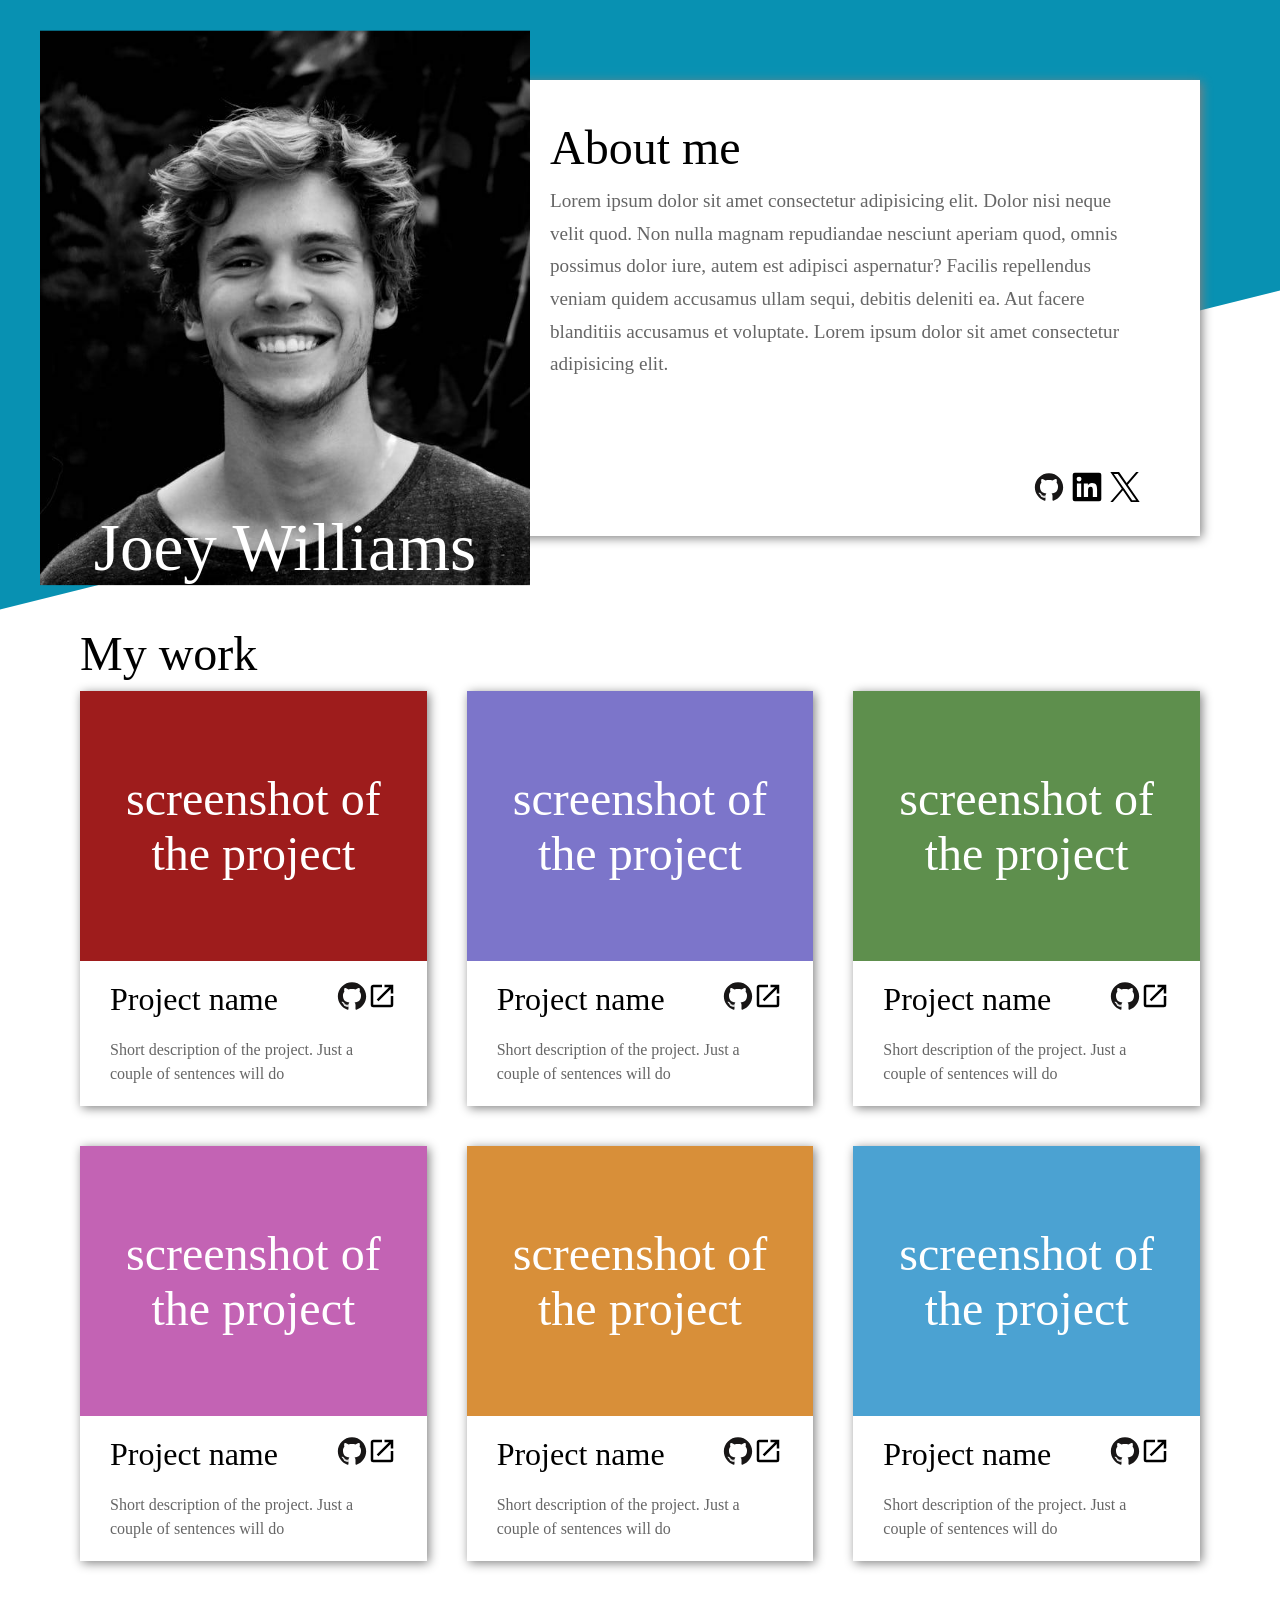
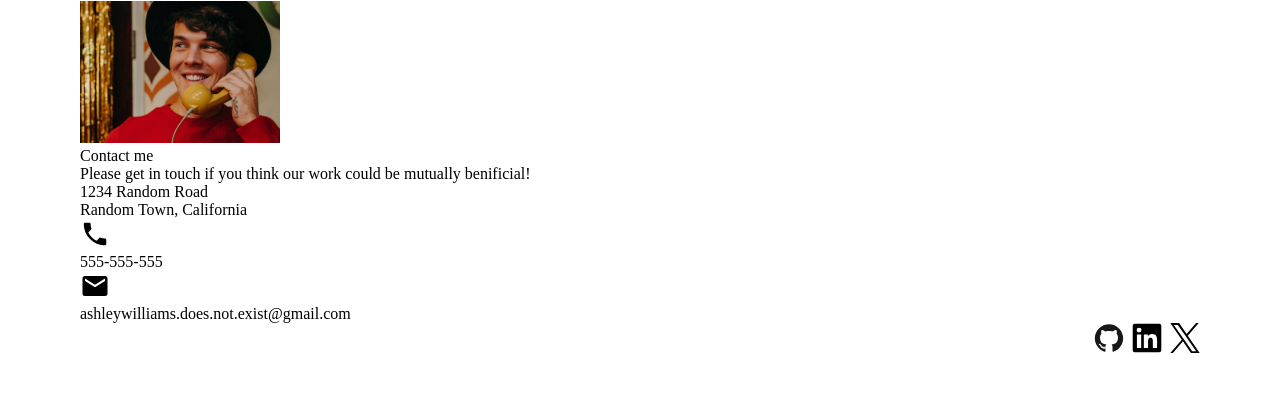
==== commit 6c794438: "feat: Add design for main part of page" ====
--- a/index.html
+++ b/index.html
@@ -80,256 +80,268 @@
                     <div class="title">My work</div>
                     <div class="projects">
                         <div class="project">
-                            <div class="project-img">
-                                screenshot of the project
-                            </div>
-                            <div class="project-desc-container">
-                                <div class="project-name">Project name</div>
-                                <div class="links">
-                                    <a href="#">
-                                        <div class="github-icon">
-                                            <svg viewBox="0 0 128 128">
-                                                <g fill="#181616">
-                                                    <path
-                                                        fill-rule="evenodd"
-                                                        clip-rule="evenodd"
-                                                        d="M64 5.103c-33.347 0-60.388 27.035-60.388 60.388 0 26.682 17.303 49.317 41.297 57.303 3.017.56 4.125-1.31 4.125-2.905 0-1.44-.056-6.197-.082-11.243-16.8 3.653-20.345-7.125-20.345-7.125-2.747-6.98-6.705-8.836-6.705-8.836-5.48-3.748.413-3.67.413-3.67 6.063.425 9.257 6.223 9.257 6.223 5.386 9.23 14.127 6.562 17.573 5.02.542-3.903 2.107-6.568 3.834-8.076-13.413-1.525-27.514-6.704-27.514-29.843 0-6.593 2.36-11.98 6.223-16.21-.628-1.52-2.695-7.662.584-15.98 0 0 5.07-1.623 16.61 6.19C53.7 35 58.867 34.327 64 34.304c5.13.023 10.3.694 15.127 2.033 11.526-7.813 16.59-6.19 16.59-6.19 3.287 8.317 1.22 14.46.593 15.98 3.872 4.23 6.215 9.617 6.215 16.21 0 23.194-14.127 28.3-27.574 29.796 2.167 1.874 4.097 5.55 4.097 11.183 0 8.08-.07 14.583-.07 16.572 0 1.607 1.088 3.49 4.148 2.897 23.98-7.994 41.263-30.622 41.263-57.294C124.388 32.14 97.35 5.104 64 5.104z"
-                                                    ></path>
-                                                    <path
-                                                        d="M26.484 91.806c-.133.3-.605.39-1.035.185-.44-.196-.685-.605-.543-.906.13-.31.603-.395 1.04-.188.44.197.69.61.537.91zm2.446 2.729c-.287.267-.85.143-1.232-.28-.396-.42-.47-.983-.177-1.254.298-.266.844-.14 1.24.28.394.426.472.984.17 1.255zM31.312 98.012c-.37.258-.976.017-1.35-.52-.37-.538-.37-1.183.01-1.44.373-.258.97-.025 1.35.507.368.545.368 1.19-.01 1.452zm3.261 3.361c-.33.365-1.036.267-1.552-.23-.527-.487-.674-1.18-.343-1.544.336-.366 1.045-.264 1.564.23.527.486.686 1.18.333 1.543zm4.5 1.951c-.147.473-.825.688-1.51.486-.683-.207-1.13-.76-.99-1.238.14-.477.823-.7 1.512-.485.683.206 1.13.756.988 1.237zm4.943.361c.017.498-.563.91-1.28.92-.723.017-1.308-.387-1.315-.877 0-.503.568-.91 1.29-.924.717-.013 1.306.387 1.306.88zm4.598-.782c.086.485-.413.984-1.126 1.117-.7.13-1.35-.172-1.44-.653-.086-.498.422-.997 1.122-1.126.714-.123 1.354.17 1.444.663zm0 0"
-                                                    ></path>
-                                                </g>
-                                            </svg>
-                                        </div>
-                                    </a>
-                                    <a href="#">
-                                        <div class="open-live-view-icon">
-                                            <svg
-                                                xmlns="http://www.w3.org/2000/svg"
-                                                viewBox="0 0 24 24"
-                                            >
-                                                <title>open-in-new</title>
-                                                <path
-                                                    d="M14,3V5H17.59L7.76,14.83L9.17,16.24L19,6.41V10H21V3M19,19H5V5H12V3H5C3.89,3 3,3.9 3,5V19A2,2 0 0,0 5,21H19A2,2 0 0,0 21,19V12H19V19Z"
-                                                />
-                                            </svg>
-                                        </div>
-                                    </a>
-                                </div>
-                                <div class="desc">
-                                    Short description of the project. Just a
-                                    couple of sentences will do
-                                </div>
-                            </div>
-                        </div>
-                        <div class="project">
-                            <div class="project-img">
-                                screenshot of the project
-                            </div>
-                            <div class="project-desc-container">
-                                <div class="project-name">Project name</div>
-                                <div class="links">
-                                    <a href="#">
-                                        <div class="github-icon">
-                                            <svg viewBox="0 0 128 128">
-                                                <g fill="#181616">
-                                                    <path
-                                                        fill-rule="evenodd"
-                                                        clip-rule="evenodd"
-                                                        d="M64 5.103c-33.347 0-60.388 27.035-60.388 60.388 0 26.682 17.303 49.317 41.297 57.303 3.017.56 4.125-1.31 4.125-2.905 0-1.44-.056-6.197-.082-11.243-16.8 3.653-20.345-7.125-20.345-7.125-2.747-6.98-6.705-8.836-6.705-8.836-5.48-3.748.413-3.67.413-3.67 6.063.425 9.257 6.223 9.257 6.223 5.386 9.23 14.127 6.562 17.573 5.02.542-3.903 2.107-6.568 3.834-8.076-13.413-1.525-27.514-6.704-27.514-29.843 0-6.593 2.36-11.98 6.223-16.21-.628-1.52-2.695-7.662.584-15.98 0 0 5.07-1.623 16.61 6.19C53.7 35 58.867 34.327 64 34.304c5.13.023 10.3.694 15.127 2.033 11.526-7.813 16.59-6.19 16.59-6.19 3.287 8.317 1.22 14.46.593 15.98 3.872 4.23 6.215 9.617 6.215 16.21 0 23.194-14.127 28.3-27.574 29.796 2.167 1.874 4.097 5.55 4.097 11.183 0 8.08-.07 14.583-.07 16.572 0 1.607 1.088 3.49 4.148 2.897 23.98-7.994 41.263-30.622 41.263-57.294C124.388 32.14 97.35 5.104 64 5.104z"
-                                                    ></path>
-                                                    <path
-                                                        d="M26.484 91.806c-.133.3-.605.39-1.035.185-.44-.196-.685-.605-.543-.906.13-.31.603-.395 1.04-.188.44.197.69.61.537.91zm2.446 2.729c-.287.267-.85.143-1.232-.28-.396-.42-.47-.983-.177-1.254.298-.266.844-.14 1.24.28.394.426.472.984.17 1.255zM31.312 98.012c-.37.258-.976.017-1.35-.52-.37-.538-.37-1.183.01-1.44.373-.258.97-.025 1.35.507.368.545.368 1.19-.01 1.452zm3.261 3.361c-.33.365-1.036.267-1.552-.23-.527-.487-.674-1.18-.343-1.544.336-.366 1.045-.264 1.564.23.527.486.686 1.18.333 1.543zm4.5 1.951c-.147.473-.825.688-1.51.486-.683-.207-1.13-.76-.99-1.238.14-.477.823-.7 1.512-.485.683.206 1.13.756.988 1.237zm4.943.361c.017.498-.563.91-1.28.92-.723.017-1.308-.387-1.315-.877 0-.503.568-.91 1.29-.924.717-.013 1.306.387 1.306.88zm4.598-.782c.086.485-.413.984-1.126 1.117-.7.13-1.35-.172-1.44-.653-.086-.498.422-.997 1.122-1.126.714-.123 1.354.17 1.444.663zm0 0"
-                                                    ></path>
-                                                </g>
-                                            </svg>
-                                        </div>
-                                    </a>
-                                    <a href="#">
-                                        <div class="open-live-view-icon">
-                                            <svg
-                                                xmlns="http://www.w3.org/2000/svg"
-                                                viewBox="0 0 24 24"
-                                            >
-                                                <title>open-in-new</title>
-                                                <path
-                                                    d="M14,3V5H17.59L7.76,14.83L9.17,16.24L19,6.41V10H21V3M19,19H5V5H12V3H5C3.89,3 3,3.9 3,5V19A2,2 0 0,0 5,21H19A2,2 0 0,0 21,19V12H19V19Z"
-                                                />
-                                            </svg>
-                                        </div>
-                                    </a>
-                                </div>
-                                <div class="desc">
-                                    Short description of the project. Just a
-                                    couple of sentences will do
-                                </div>
-                            </div>
-                        </div>
-                        <div class="project">
-                            <div class="project-img">
-                                screenshot of the project
-                            </div>
-                            <div class="project-desc-container">
-                                <div class="project-name">Project name</div>
-                                <div class="links">
-                                    <a href="#">
-                                        <div class="github-icon">
-                                            <svg viewBox="0 0 128 128">
-                                                <g fill="#181616">
-                                                    <path
-                                                        fill-rule="evenodd"
-                                                        clip-rule="evenodd"
-                                                        d="M64 5.103c-33.347 0-60.388 27.035-60.388 60.388 0 26.682 17.303 49.317 41.297 57.303 3.017.56 4.125-1.31 4.125-2.905 0-1.44-.056-6.197-.082-11.243-16.8 3.653-20.345-7.125-20.345-7.125-2.747-6.98-6.705-8.836-6.705-8.836-5.48-3.748.413-3.67.413-3.67 6.063.425 9.257 6.223 9.257 6.223 5.386 9.23 14.127 6.562 17.573 5.02.542-3.903 2.107-6.568 3.834-8.076-13.413-1.525-27.514-6.704-27.514-29.843 0-6.593 2.36-11.98 6.223-16.21-.628-1.52-2.695-7.662.584-15.98 0 0 5.07-1.623 16.61 6.19C53.7 35 58.867 34.327 64 34.304c5.13.023 10.3.694 15.127 2.033 11.526-7.813 16.59-6.19 16.59-6.19 3.287 8.317 1.22 14.46.593 15.98 3.872 4.23 6.215 9.617 6.215 16.21 0 23.194-14.127 28.3-27.574 29.796 2.167 1.874 4.097 5.55 4.097 11.183 0 8.08-.07 14.583-.07 16.572 0 1.607 1.088 3.49 4.148 2.897 23.98-7.994 41.263-30.622 41.263-57.294C124.388 32.14 97.35 5.104 64 5.104z"
-                                                    ></path>
-                                                    <path
-                                                        d="M26.484 91.806c-.133.3-.605.39-1.035.185-.44-.196-.685-.605-.543-.906.13-.31.603-.395 1.04-.188.44.197.69.61.537.91zm2.446 2.729c-.287.267-.85.143-1.232-.28-.396-.42-.47-.983-.177-1.254.298-.266.844-.14 1.24.28.394.426.472.984.17 1.255zM31.312 98.012c-.37.258-.976.017-1.35-.52-.37-.538-.37-1.183.01-1.44.373-.258.97-.025 1.35.507.368.545.368 1.19-.01 1.452zm3.261 3.361c-.33.365-1.036.267-1.552-.23-.527-.487-.674-1.18-.343-1.544.336-.366 1.045-.264 1.564.23.527.486.686 1.18.333 1.543zm4.5 1.951c-.147.473-.825.688-1.51.486-.683-.207-1.13-.76-.99-1.238.14-.477.823-.7 1.512-.485.683.206 1.13.756.988 1.237zm4.943.361c.017.498-.563.91-1.28.92-.723.017-1.308-.387-1.315-.877 0-.503.568-.91 1.29-.924.717-.013 1.306.387 1.306.88zm4.598-.782c.086.485-.413.984-1.126 1.117-.7.13-1.35-.172-1.44-.653-.086-.498.422-.997 1.122-1.126.714-.123 1.354.17 1.444.663zm0 0"
-                                                    ></path>
-                                                </g>
-                                            </svg>
-                                        </div>
-                                    </a>
-                                    <a href="#">
-                                        <div class="open-live-view-icon">
-                                            <svg
-                                                xmlns="http://www.w3.org/2000/svg"
-                                                viewBox="0 0 24 24"
-                                            >
-                                                <title>open-in-new</title>
-                                                <path
-                                                    d="M14,3V5H17.59L7.76,14.83L9.17,16.24L19,6.41V10H21V3M19,19H5V5H12V3H5C3.89,3 3,3.9 3,5V19A2,2 0 0,0 5,21H19A2,2 0 0,0 21,19V12H19V19Z"
-                                                />
-                                            </svg>
-                                        </div>
-                                    </a>
-                                </div>
-                                <div class="desc">
-                                    Short description of the project. Just a
-                                    couple of sentences will do
-                                </div>
-                            </div>
-                        </div>
-                        <div class="project">
-                            <div class="project-img">
-                                screenshot of the project
-                            </div>
-                            <div class="project-desc-container">
-                                <div class="project-name">Project name</div>
-                                <div class="links">
-                                    <a href="#">
-                                        <div class="github-icon">
-                                            <svg viewBox="0 0 128 128">
-                                                <g fill="#181616">
-                                                    <path
-                                                        fill-rule="evenodd"
-                                                        clip-rule="evenodd"
-                                                        d="M64 5.103c-33.347 0-60.388 27.035-60.388 60.388 0 26.682 17.303 49.317 41.297 57.303 3.017.56 4.125-1.31 4.125-2.905 0-1.44-.056-6.197-.082-11.243-16.8 3.653-20.345-7.125-20.345-7.125-2.747-6.98-6.705-8.836-6.705-8.836-5.48-3.748.413-3.67.413-3.67 6.063.425 9.257 6.223 9.257 6.223 5.386 9.23 14.127 6.562 17.573 5.02.542-3.903 2.107-6.568 3.834-8.076-13.413-1.525-27.514-6.704-27.514-29.843 0-6.593 2.36-11.98 6.223-16.21-.628-1.52-2.695-7.662.584-15.98 0 0 5.07-1.623 16.61 6.19C53.7 35 58.867 34.327 64 34.304c5.13.023 10.3.694 15.127 2.033 11.526-7.813 16.59-6.19 16.59-6.19 3.287 8.317 1.22 14.46.593 15.98 3.872 4.23 6.215 9.617 6.215 16.21 0 23.194-14.127 28.3-27.574 29.796 2.167 1.874 4.097 5.55 4.097 11.183 0 8.08-.07 14.583-.07 16.572 0 1.607 1.088 3.49 4.148 2.897 23.98-7.994 41.263-30.622 41.263-57.294C124.388 32.14 97.35 5.104 64 5.104z"
-                                                    ></path>
-                                                    <path
-                                                        d="M26.484 91.806c-.133.3-.605.39-1.035.185-.44-.196-.685-.605-.543-.906.13-.31.603-.395 1.04-.188.44.197.69.61.537.91zm2.446 2.729c-.287.267-.85.143-1.232-.28-.396-.42-.47-.983-.177-1.254.298-.266.844-.14 1.24.28.394.426.472.984.17 1.255zM31.312 98.012c-.37.258-.976.017-1.35-.52-.37-.538-.37-1.183.01-1.44.373-.258.97-.025 1.35.507.368.545.368 1.19-.01 1.452zm3.261 3.361c-.33.365-1.036.267-1.552-.23-.527-.487-.674-1.18-.343-1.544.336-.366 1.045-.264 1.564.23.527.486.686 1.18.333 1.543zm4.5 1.951c-.147.473-.825.688-1.51.486-.683-.207-1.13-.76-.99-1.238.14-.477.823-.7 1.512-.485.683.206 1.13.756.988 1.237zm4.943.361c.017.498-.563.91-1.28.92-.723.017-1.308-.387-1.315-.877 0-.503.568-.91 1.29-.924.717-.013 1.306.387 1.306.88zm4.598-.782c.086.485-.413.984-1.126 1.117-.7.13-1.35-.172-1.44-.653-.086-.498.422-.997 1.122-1.126.714-.123 1.354.17 1.444.663zm0 0"
-                                                    ></path>
-                                                </g>
-                                            </svg>
-                                        </div>
-                                    </a>
-                                    <a href="#">
-                                        <div class="open-live-view-icon">
-                                            <svg
-                                                xmlns="http://www.w3.org/2000/svg"
-                                                viewBox="0 0 24 24"
-                                            >
-                                                <title>open-in-new</title>
-                                                <path
-                                                    d="M14,3V5H17.59L7.76,14.83L9.17,16.24L19,6.41V10H21V3M19,19H5V5H12V3H5C3.89,3 3,3.9 3,5V19A2,2 0 0,0 5,21H19A2,2 0 0,0 21,19V12H19V19Z"
-                                                />
-                                            </svg>
-                                        </div>
-                                    </a>
-                                </div>
-                                <div class="desc">
-                                    Short description of the project. Just a
-                                    couple of sentences will do
-                                </div>
-                            </div>
-                        </div>
-                        <div class="project">
-                            <div class="project-img">
-                                screenshot of the project
-                            </div>
-                            <div class="project-desc-container">
-                                <div class="project-name">Project name</div>
-                                <div class="links">
-                                    <a href="#">
-                                        <div class="github-icon">
-                                            <svg viewBox="0 0 128 128">
-                                                <g fill="#181616">
-                                                    <path
-                                                        fill-rule="evenodd"
-                                                        clip-rule="evenodd"
-                                                        d="M64 5.103c-33.347 0-60.388 27.035-60.388 60.388 0 26.682 17.303 49.317 41.297 57.303 3.017.56 4.125-1.31 4.125-2.905 0-1.44-.056-6.197-.082-11.243-16.8 3.653-20.345-7.125-20.345-7.125-2.747-6.98-6.705-8.836-6.705-8.836-5.48-3.748.413-3.67.413-3.67 6.063.425 9.257 6.223 9.257 6.223 5.386 9.23 14.127 6.562 17.573 5.02.542-3.903 2.107-6.568 3.834-8.076-13.413-1.525-27.514-6.704-27.514-29.843 0-6.593 2.36-11.98 6.223-16.21-.628-1.52-2.695-7.662.584-15.98 0 0 5.07-1.623 16.61 6.19C53.7 35 58.867 34.327 64 34.304c5.13.023 10.3.694 15.127 2.033 11.526-7.813 16.59-6.19 16.59-6.19 3.287 8.317 1.22 14.46.593 15.98 3.872 4.23 6.215 9.617 6.215 16.21 0 23.194-14.127 28.3-27.574 29.796 2.167 1.874 4.097 5.55 4.097 11.183 0 8.08-.07 14.583-.07 16.572 0 1.607 1.088 3.49 4.148 2.897 23.98-7.994 41.263-30.622 41.263-57.294C124.388 32.14 97.35 5.104 64 5.104z"
-                                                    ></path>
-                                                    <path
-                                                        d="M26.484 91.806c-.133.3-.605.39-1.035.185-.44-.196-.685-.605-.543-.906.13-.31.603-.395 1.04-.188.44.197.69.61.537.91zm2.446 2.729c-.287.267-.85.143-1.232-.28-.396-.42-.47-.983-.177-1.254.298-.266.844-.14 1.24.28.394.426.472.984.17 1.255zM31.312 98.012c-.37.258-.976.017-1.35-.52-.37-.538-.37-1.183.01-1.44.373-.258.97-.025 1.35.507.368.545.368 1.19-.01 1.452zm3.261 3.361c-.33.365-1.036.267-1.552-.23-.527-.487-.674-1.18-.343-1.544.336-.366 1.045-.264 1.564.23.527.486.686 1.18.333 1.543zm4.5 1.951c-.147.473-.825.688-1.51.486-.683-.207-1.13-.76-.99-1.238.14-.477.823-.7 1.512-.485.683.206 1.13.756.988 1.237zm4.943.361c.017.498-.563.91-1.28.92-.723.017-1.308-.387-1.315-.877 0-.503.568-.91 1.29-.924.717-.013 1.306.387 1.306.88zm4.598-.782c.086.485-.413.984-1.126 1.117-.7.13-1.35-.172-1.44-.653-.086-.498.422-.997 1.122-1.126.714-.123 1.354.17 1.444.663zm0 0"
-                                                    ></path>
-                                                </g>
-                                            </svg>
-                                        </div>
-                                    </a>
-                                    <a href="#">
-                                        <div class="open-live-view-icon">
-                                            <svg
-                                                xmlns="http://www.w3.org/2000/svg"
-                                                viewBox="0 0 24 24"
-                                            >
-                                                <title>open-in-new</title>
-                                                <path
-                                                    d="M14,3V5H17.59L7.76,14.83L9.17,16.24L19,6.41V10H21V3M19,19H5V5H12V3H5C3.89,3 3,3.9 3,5V19A2,2 0 0,0 5,21H19A2,2 0 0,0 21,19V12H19V19Z"
-                                                />
-                                            </svg>
-                                        </div>
-                                    </a>
-                                </div>
-                                <div class="desc">
-                                    Short description of the project. Just a
-                                    couple of sentences will do
-                                </div>
-                            </div>
-                        </div>
-                        <div class="project">
-                            <div class="project-img">
-                                screenshot of the project
-                            </div>
-                            <div class="project-desc-container">
-                                <div class="project-name">Project name</div>
-                                <div class="links">
-                                    <a href="#">
-                                        <div class="github-icon">
-                                            <svg viewBox="0 0 128 128">
-                                                <g fill="#181616">
-                                                    <path
-                                                        fill-rule="evenodd"
-                                                        clip-rule="evenodd"
-                                                        d="M64 5.103c-33.347 0-60.388 27.035-60.388 60.388 0 26.682 17.303 49.317 41.297 57.303 3.017.56 4.125-1.31 4.125-2.905 0-1.44-.056-6.197-.082-11.243-16.8 3.653-20.345-7.125-20.345-7.125-2.747-6.98-6.705-8.836-6.705-8.836-5.48-3.748.413-3.67.413-3.67 6.063.425 9.257 6.223 9.257 6.223 5.386 9.23 14.127 6.562 17.573 5.02.542-3.903 2.107-6.568 3.834-8.076-13.413-1.525-27.514-6.704-27.514-29.843 0-6.593 2.36-11.98 6.223-16.21-.628-1.52-2.695-7.662.584-15.98 0 0 5.07-1.623 16.61 6.19C53.7 35 58.867 34.327 64 34.304c5.13.023 10.3.694 15.127 2.033 11.526-7.813 16.59-6.19 16.59-6.19 3.287 8.317 1.22 14.46.593 15.98 3.872 4.23 6.215 9.617 6.215 16.21 0 23.194-14.127 28.3-27.574 29.796 2.167 1.874 4.097 5.55 4.097 11.183 0 8.08-.07 14.583-.07 16.572 0 1.607 1.088 3.49 4.148 2.897 23.98-7.994 41.263-30.622 41.263-57.294C124.388 32.14 97.35 5.104 64 5.104z"
-                                                    ></path>
-                                                    <path
-                                                        d="M26.484 91.806c-.133.3-.605.39-1.035.185-.44-.196-.685-.605-.543-.906.13-.31.603-.395 1.04-.188.44.197.69.61.537.91zm2.446 2.729c-.287.267-.85.143-1.232-.28-.396-.42-.47-.983-.177-1.254.298-.266.844-.14 1.24.28.394.426.472.984.17 1.255zM31.312 98.012c-.37.258-.976.017-1.35-.52-.37-.538-.37-1.183.01-1.44.373-.258.97-.025 1.35.507.368.545.368 1.19-.01 1.452zm3.261 3.361c-.33.365-1.036.267-1.552-.23-.527-.487-.674-1.18-.343-1.544.336-.366 1.045-.264 1.564.23.527.486.686 1.18.333 1.543zm4.5 1.951c-.147.473-.825.688-1.51.486-.683-.207-1.13-.76-.99-1.238.14-.477.823-.7 1.512-.485.683.206 1.13.756.988 1.237zm4.943.361c.017.498-.563.91-1.28.92-.723.017-1.308-.387-1.315-.877 0-.503.568-.91 1.29-.924.717-.013 1.306.387 1.306.88zm4.598-.782c.086.485-.413.984-1.126 1.117-.7.13-1.35-.172-1.44-.653-.086-.498.422-.997 1.122-1.126.714-.123 1.354.17 1.444.663zm0 0"
-                                                    ></path>
-                                                </g>
-                                            </svg>
-                                        </div>
-                                    </a>
-                                    <a href="#">
-                                        <div class="open-live-view-icon">
-                                            <svg
-                                                xmlns="http://www.w3.org/2000/svg"
-                                                viewBox="0 0 24 24"
-                                            >
-                                                <title>open-in-new</title>
-                                                <path
-                                                    d="M14,3V5H17.59L7.76,14.83L9.17,16.24L19,6.41V10H21V3M19,19H5V5H12V3H5C3.89,3 3,3.9 3,5V19A2,2 0 0,0 5,21H19A2,2 0 0,0 21,19V12H19V19Z"
-                                                />
-                                            </svg>
-                                        </div>
-                                    </a>
+                            <div class="project-img proj-one">
+                                screenshot of the project
+                            </div>
+                            <div class="project-desc-container">
+                                <div class="project-title">
+                                    <div class="project-name">Project name</div>
+                                    <div class="links">
+                                        <a href="#">
+                                            <div class="github-icon">
+                                                <svg viewBox="0 0 128 128">
+                                                    <g fill="#181616">
+                                                        <path
+                                                            fill-rule="evenodd"
+                                                            clip-rule="evenodd"
+                                                            d="M64 5.103c-33.347 0-60.388 27.035-60.388 60.388 0 26.682 17.303 49.317 41.297 57.303 3.017.56 4.125-1.31 4.125-2.905 0-1.44-.056-6.197-.082-11.243-16.8 3.653-20.345-7.125-20.345-7.125-2.747-6.98-6.705-8.836-6.705-8.836-5.48-3.748.413-3.67.413-3.67 6.063.425 9.257 6.223 9.257 6.223 5.386 9.23 14.127 6.562 17.573 5.02.542-3.903 2.107-6.568 3.834-8.076-13.413-1.525-27.514-6.704-27.514-29.843 0-6.593 2.36-11.98 6.223-16.21-.628-1.52-2.695-7.662.584-15.98 0 0 5.07-1.623 16.61 6.19C53.7 35 58.867 34.327 64 34.304c5.13.023 10.3.694 15.127 2.033 11.526-7.813 16.59-6.19 16.59-6.19 3.287 8.317 1.22 14.46.593 15.98 3.872 4.23 6.215 9.617 6.215 16.21 0 23.194-14.127 28.3-27.574 29.796 2.167 1.874 4.097 5.55 4.097 11.183 0 8.08-.07 14.583-.07 16.572 0 1.607 1.088 3.49 4.148 2.897 23.98-7.994 41.263-30.622 41.263-57.294C124.388 32.14 97.35 5.104 64 5.104z"
+                                                        ></path>
+                                                        <path
+                                                            d="M26.484 91.806c-.133.3-.605.39-1.035.185-.44-.196-.685-.605-.543-.906.13-.31.603-.395 1.04-.188.44.197.69.61.537.91zm2.446 2.729c-.287.267-.85.143-1.232-.28-.396-.42-.47-.983-.177-1.254.298-.266.844-.14 1.24.28.394.426.472.984.17 1.255zM31.312 98.012c-.37.258-.976.017-1.35-.52-.37-.538-.37-1.183.01-1.44.373-.258.97-.025 1.35.507.368.545.368 1.19-.01 1.452zm3.261 3.361c-.33.365-1.036.267-1.552-.23-.527-.487-.674-1.18-.343-1.544.336-.366 1.045-.264 1.564.23.527.486.686 1.18.333 1.543zm4.5 1.951c-.147.473-.825.688-1.51.486-.683-.207-1.13-.76-.99-1.238.14-.477.823-.7 1.512-.485.683.206 1.13.756.988 1.237zm4.943.361c.017.498-.563.91-1.28.92-.723.017-1.308-.387-1.315-.877 0-.503.568-.91 1.29-.924.717-.013 1.306.387 1.306.88zm4.598-.782c.086.485-.413.984-1.126 1.117-.7.13-1.35-.172-1.44-.653-.086-.498.422-.997 1.122-1.126.714-.123 1.354.17 1.444.663zm0 0"
+                                                        ></path>
+                                                    </g>
+                                                </svg>
+                                            </div>
+                                        </a>
+                                        <a href="#">
+                                            <div class="open-live-view-icon">
+                                                <svg
+                                                    xmlns="http://www.w3.org/2000/svg"
+                                                    viewBox="0 0 24 24"
+                                                >
+                                                    <title>open-in-new</title>
+                                                    <path
+                                                        d="M14,3V5H17.59L7.76,14.83L9.17,16.24L19,6.41V10H21V3M19,19H5V5H12V3H5C3.89,3 3,3.9 3,5V19A2,2 0 0,0 5,21H19A2,2 0 0,0 21,19V12H19V19Z"
+                                                    />
+                                                </svg>
+                                            </div>
+                                        </a>
+                                    </div>
+                                </div>
+                                <div class="desc">
+                                    Short description of the project. Just a
+                                    couple of sentences will do
+                                </div>
+                            </div>
+                        </div>
+                        <div class="project">
+                            <div class="project-img proj-two">
+                                screenshot of the project
+                            </div>
+                            <div class="project-desc-container">
+                                <div class="project-title">
+                                    <div class="project-name">Project name</div>
+                                    <div class="links">
+                                        <a href="#">
+                                            <div class="github-icon">
+                                                <svg viewBox="0 0 128 128">
+                                                    <g fill="#181616">
+                                                        <path
+                                                            fill-rule="evenodd"
+                                                            clip-rule="evenodd"
+                                                            d="M64 5.103c-33.347 0-60.388 27.035-60.388 60.388 0 26.682 17.303 49.317 41.297 57.303 3.017.56 4.125-1.31 4.125-2.905 0-1.44-.056-6.197-.082-11.243-16.8 3.653-20.345-7.125-20.345-7.125-2.747-6.98-6.705-8.836-6.705-8.836-5.48-3.748.413-3.67.413-3.67 6.063.425 9.257 6.223 9.257 6.223 5.386 9.23 14.127 6.562 17.573 5.02.542-3.903 2.107-6.568 3.834-8.076-13.413-1.525-27.514-6.704-27.514-29.843 0-6.593 2.36-11.98 6.223-16.21-.628-1.52-2.695-7.662.584-15.98 0 0 5.07-1.623 16.61 6.19C53.7 35 58.867 34.327 64 34.304c5.13.023 10.3.694 15.127 2.033 11.526-7.813 16.59-6.19 16.59-6.19 3.287 8.317 1.22 14.46.593 15.98 3.872 4.23 6.215 9.617 6.215 16.21 0 23.194-14.127 28.3-27.574 29.796 2.167 1.874 4.097 5.55 4.097 11.183 0 8.08-.07 14.583-.07 16.572 0 1.607 1.088 3.49 4.148 2.897 23.98-7.994 41.263-30.622 41.263-57.294C124.388 32.14 97.35 5.104 64 5.104z"
+                                                        ></path>
+                                                        <path
+                                                            d="M26.484 91.806c-.133.3-.605.39-1.035.185-.44-.196-.685-.605-.543-.906.13-.31.603-.395 1.04-.188.44.197.69.61.537.91zm2.446 2.729c-.287.267-.85.143-1.232-.28-.396-.42-.47-.983-.177-1.254.298-.266.844-.14 1.24.28.394.426.472.984.17 1.255zM31.312 98.012c-.37.258-.976.017-1.35-.52-.37-.538-.37-1.183.01-1.44.373-.258.97-.025 1.35.507.368.545.368 1.19-.01 1.452zm3.261 3.361c-.33.365-1.036.267-1.552-.23-.527-.487-.674-1.18-.343-1.544.336-.366 1.045-.264 1.564.23.527.486.686 1.18.333 1.543zm4.5 1.951c-.147.473-.825.688-1.51.486-.683-.207-1.13-.76-.99-1.238.14-.477.823-.7 1.512-.485.683.206 1.13.756.988 1.237zm4.943.361c.017.498-.563.91-1.28.92-.723.017-1.308-.387-1.315-.877 0-.503.568-.91 1.29-.924.717-.013 1.306.387 1.306.88zm4.598-.782c.086.485-.413.984-1.126 1.117-.7.13-1.35-.172-1.44-.653-.086-.498.422-.997 1.122-1.126.714-.123 1.354.17 1.444.663zm0 0"
+                                                        ></path>
+                                                    </g>
+                                                </svg>
+                                            </div>
+                                        </a>
+                                        <a href="#">
+                                            <div class="open-live-view-icon">
+                                                <svg
+                                                    xmlns="http://www.w3.org/2000/svg"
+                                                    viewBox="0 0 24 24"
+                                                >
+                                                    <title>open-in-new</title>
+                                                    <path
+                                                        d="M14,3V5H17.59L7.76,14.83L9.17,16.24L19,6.41V10H21V3M19,19H5V5H12V3H5C3.89,3 3,3.9 3,5V19A2,2 0 0,0 5,21H19A2,2 0 0,0 21,19V12H19V19Z"
+                                                    />
+                                                </svg>
+                                            </div>
+                                        </a>
+                                    </div>
+                                </div>
+                                <div class="desc">
+                                    Short description of the project. Just a
+                                    couple of sentences will do
+                                </div>
+                            </div>
+                        </div>
+                        <div class="project">
+                            <div class="project-img proj-three">
+                                screenshot of the project
+                            </div>
+                            <div class="project-desc-container">
+                                <div class="project-title">
+                                    <div class="project-name">Project name</div>
+                                    <div class="links">
+                                        <a href="#">
+                                            <div class="github-icon">
+                                                <svg viewBox="0 0 128 128">
+                                                    <g fill="#181616">
+                                                        <path
+                                                            fill-rule="evenodd"
+                                                            clip-rule="evenodd"
+                                                            d="M64 5.103c-33.347 0-60.388 27.035-60.388 60.388 0 26.682 17.303 49.317 41.297 57.303 3.017.56 4.125-1.31 4.125-2.905 0-1.44-.056-6.197-.082-11.243-16.8 3.653-20.345-7.125-20.345-7.125-2.747-6.98-6.705-8.836-6.705-8.836-5.48-3.748.413-3.67.413-3.67 6.063.425 9.257 6.223 9.257 6.223 5.386 9.23 14.127 6.562 17.573 5.02.542-3.903 2.107-6.568 3.834-8.076-13.413-1.525-27.514-6.704-27.514-29.843 0-6.593 2.36-11.98 6.223-16.21-.628-1.52-2.695-7.662.584-15.98 0 0 5.07-1.623 16.61 6.19C53.7 35 58.867 34.327 64 34.304c5.13.023 10.3.694 15.127 2.033 11.526-7.813 16.59-6.19 16.59-6.19 3.287 8.317 1.22 14.46.593 15.98 3.872 4.23 6.215 9.617 6.215 16.21 0 23.194-14.127 28.3-27.574 29.796 2.167 1.874 4.097 5.55 4.097 11.183 0 8.08-.07 14.583-.07 16.572 0 1.607 1.088 3.49 4.148 2.897 23.98-7.994 41.263-30.622 41.263-57.294C124.388 32.14 97.35 5.104 64 5.104z"
+                                                        ></path>
+                                                        <path
+                                                            d="M26.484 91.806c-.133.3-.605.39-1.035.185-.44-.196-.685-.605-.543-.906.13-.31.603-.395 1.04-.188.44.197.69.61.537.91zm2.446 2.729c-.287.267-.85.143-1.232-.28-.396-.42-.47-.983-.177-1.254.298-.266.844-.14 1.24.28.394.426.472.984.17 1.255zM31.312 98.012c-.37.258-.976.017-1.35-.52-.37-.538-.37-1.183.01-1.44.373-.258.97-.025 1.35.507.368.545.368 1.19-.01 1.452zm3.261 3.361c-.33.365-1.036.267-1.552-.23-.527-.487-.674-1.18-.343-1.544.336-.366 1.045-.264 1.564.23.527.486.686 1.18.333 1.543zm4.5 1.951c-.147.473-.825.688-1.51.486-.683-.207-1.13-.76-.99-1.238.14-.477.823-.7 1.512-.485.683.206 1.13.756.988 1.237zm4.943.361c.017.498-.563.91-1.28.92-.723.017-1.308-.387-1.315-.877 0-.503.568-.91 1.29-.924.717-.013 1.306.387 1.306.88zm4.598-.782c.086.485-.413.984-1.126 1.117-.7.13-1.35-.172-1.44-.653-.086-.498.422-.997 1.122-1.126.714-.123 1.354.17 1.444.663zm0 0"
+                                                        ></path>
+                                                    </g>
+                                                </svg>
+                                            </div>
+                                        </a>
+                                        <a href="#">
+                                            <div class="open-live-view-icon">
+                                                <svg
+                                                    xmlns="http://www.w3.org/2000/svg"
+                                                    viewBox="0 0 24 24"
+                                                >
+                                                    <title>open-in-new</title>
+                                                    <path
+                                                        d="M14,3V5H17.59L7.76,14.83L9.17,16.24L19,6.41V10H21V3M19,19H5V5H12V3H5C3.89,3 3,3.9 3,5V19A2,2 0 0,0 5,21H19A2,2 0 0,0 21,19V12H19V19Z"
+                                                    />
+                                                </svg>
+                                            </div>
+                                        </a>
+                                    </div>
+                                </div>
+                                <div class="desc">
+                                    Short description of the project. Just a
+                                    couple of sentences will do
+                                </div>
+                            </div>
+                        </div>
+                        <div class="project">
+                            <div class="project-img proj-four">
+                                screenshot of the project
+                            </div>
+                            <div class="project-desc-container">
+                                <div class="project-title">
+                                    <div class="project-name">Project name</div>
+                                    <div class="links">
+                                        <a href="#">
+                                            <div class="github-icon">
+                                                <svg viewBox="0 0 128 128">
+                                                    <g fill="#181616">
+                                                        <path
+                                                            fill-rule="evenodd"
+                                                            clip-rule="evenodd"
+                                                            d="M64 5.103c-33.347 0-60.388 27.035-60.388 60.388 0 26.682 17.303 49.317 41.297 57.303 3.017.56 4.125-1.31 4.125-2.905 0-1.44-.056-6.197-.082-11.243-16.8 3.653-20.345-7.125-20.345-7.125-2.747-6.98-6.705-8.836-6.705-8.836-5.48-3.748.413-3.67.413-3.67 6.063.425 9.257 6.223 9.257 6.223 5.386 9.23 14.127 6.562 17.573 5.02.542-3.903 2.107-6.568 3.834-8.076-13.413-1.525-27.514-6.704-27.514-29.843 0-6.593 2.36-11.98 6.223-16.21-.628-1.52-2.695-7.662.584-15.98 0 0 5.07-1.623 16.61 6.19C53.7 35 58.867 34.327 64 34.304c5.13.023 10.3.694 15.127 2.033 11.526-7.813 16.59-6.19 16.59-6.19 3.287 8.317 1.22 14.46.593 15.98 3.872 4.23 6.215 9.617 6.215 16.21 0 23.194-14.127 28.3-27.574 29.796 2.167 1.874 4.097 5.55 4.097 11.183 0 8.08-.07 14.583-.07 16.572 0 1.607 1.088 3.49 4.148 2.897 23.98-7.994 41.263-30.622 41.263-57.294C124.388 32.14 97.35 5.104 64 5.104z"
+                                                        ></path>
+                                                        <path
+                                                            d="M26.484 91.806c-.133.3-.605.39-1.035.185-.44-.196-.685-.605-.543-.906.13-.31.603-.395 1.04-.188.44.197.69.61.537.91zm2.446 2.729c-.287.267-.85.143-1.232-.28-.396-.42-.47-.983-.177-1.254.298-.266.844-.14 1.24.28.394.426.472.984.17 1.255zM31.312 98.012c-.37.258-.976.017-1.35-.52-.37-.538-.37-1.183.01-1.44.373-.258.97-.025 1.35.507.368.545.368 1.19-.01 1.452zm3.261 3.361c-.33.365-1.036.267-1.552-.23-.527-.487-.674-1.18-.343-1.544.336-.366 1.045-.264 1.564.23.527.486.686 1.18.333 1.543zm4.5 1.951c-.147.473-.825.688-1.51.486-.683-.207-1.13-.76-.99-1.238.14-.477.823-.7 1.512-.485.683.206 1.13.756.988 1.237zm4.943.361c.017.498-.563.91-1.28.92-.723.017-1.308-.387-1.315-.877 0-.503.568-.91 1.29-.924.717-.013 1.306.387 1.306.88zm4.598-.782c.086.485-.413.984-1.126 1.117-.7.13-1.35-.172-1.44-.653-.086-.498.422-.997 1.122-1.126.714-.123 1.354.17 1.444.663zm0 0"
+                                                        ></path>
+                                                    </g>
+                                                </svg>
+                                            </div>
+                                        </a>
+                                        <a href="#">
+                                            <div class="open-live-view-icon">
+                                                <svg
+                                                    xmlns="http://www.w3.org/2000/svg"
+                                                    viewBox="0 0 24 24"
+                                                >
+                                                    <title>open-in-new</title>
+                                                    <path
+                                                        d="M14,3V5H17.59L7.76,14.83L9.17,16.24L19,6.41V10H21V3M19,19H5V5H12V3H5C3.89,3 3,3.9 3,5V19A2,2 0 0,0 5,21H19A2,2 0 0,0 21,19V12H19V19Z"
+                                                    />
+                                                </svg>
+                                            </div>
+                                        </a>
+                                    </div>
+                                </div>
+                                <div class="desc">
+                                    Short description of the project. Just a
+                                    couple of sentences will do
+                                </div>
+                            </div>
+                        </div>
+                        <div class="project">
+                            <div class="project-img proj-five">
+                                screenshot of the project
+                            </div>
+                            <div class="project-desc-container">
+                                <div class="project-title">
+                                    <div class="project-name">Project name</div>
+                                    <div class="links">
+                                        <a href="#">
+                                            <div class="github-icon">
+                                                <svg viewBox="0 0 128 128">
+                                                    <g fill="#181616">
+                                                        <path
+                                                            fill-rule="evenodd"
+                                                            clip-rule="evenodd"
+                                                            d="M64 5.103c-33.347 0-60.388 27.035-60.388 60.388 0 26.682 17.303 49.317 41.297 57.303 3.017.56 4.125-1.31 4.125-2.905 0-1.44-.056-6.197-.082-11.243-16.8 3.653-20.345-7.125-20.345-7.125-2.747-6.98-6.705-8.836-6.705-8.836-5.48-3.748.413-3.67.413-3.67 6.063.425 9.257 6.223 9.257 6.223 5.386 9.23 14.127 6.562 17.573 5.02.542-3.903 2.107-6.568 3.834-8.076-13.413-1.525-27.514-6.704-27.514-29.843 0-6.593 2.36-11.98 6.223-16.21-.628-1.52-2.695-7.662.584-15.98 0 0 5.07-1.623 16.61 6.19C53.7 35 58.867 34.327 64 34.304c5.13.023 10.3.694 15.127 2.033 11.526-7.813 16.59-6.19 16.59-6.19 3.287 8.317 1.22 14.46.593 15.98 3.872 4.23 6.215 9.617 6.215 16.21 0 23.194-14.127 28.3-27.574 29.796 2.167 1.874 4.097 5.55 4.097 11.183 0 8.08-.07 14.583-.07 16.572 0 1.607 1.088 3.49 4.148 2.897 23.98-7.994 41.263-30.622 41.263-57.294C124.388 32.14 97.35 5.104 64 5.104z"
+                                                        ></path>
+                                                        <path
+                                                            d="M26.484 91.806c-.133.3-.605.39-1.035.185-.44-.196-.685-.605-.543-.906.13-.31.603-.395 1.04-.188.44.197.69.61.537.91zm2.446 2.729c-.287.267-.85.143-1.232-.28-.396-.42-.47-.983-.177-1.254.298-.266.844-.14 1.24.28.394.426.472.984.17 1.255zM31.312 98.012c-.37.258-.976.017-1.35-.52-.37-.538-.37-1.183.01-1.44.373-.258.97-.025 1.35.507.368.545.368 1.19-.01 1.452zm3.261 3.361c-.33.365-1.036.267-1.552-.23-.527-.487-.674-1.18-.343-1.544.336-.366 1.045-.264 1.564.23.527.486.686 1.18.333 1.543zm4.5 1.951c-.147.473-.825.688-1.51.486-.683-.207-1.13-.76-.99-1.238.14-.477.823-.7 1.512-.485.683.206 1.13.756.988 1.237zm4.943.361c.017.498-.563.91-1.28.92-.723.017-1.308-.387-1.315-.877 0-.503.568-.91 1.29-.924.717-.013 1.306.387 1.306.88zm4.598-.782c.086.485-.413.984-1.126 1.117-.7.13-1.35-.172-1.44-.653-.086-.498.422-.997 1.122-1.126.714-.123 1.354.17 1.444.663zm0 0"
+                                                        ></path>
+                                                    </g>
+                                                </svg>
+                                            </div>
+                                        </a>
+                                        <a href="#">
+                                            <div class="open-live-view-icon">
+                                                <svg
+                                                    xmlns="http://www.w3.org/2000/svg"
+                                                    viewBox="0 0 24 24"
+                                                >
+                                                    <title>open-in-new</title>
+                                                    <path
+                                                        d="M14,3V5H17.59L7.76,14.83L9.17,16.24L19,6.41V10H21V3M19,19H5V5H12V3H5C3.89,3 3,3.9 3,5V19A2,2 0 0,0 5,21H19A2,2 0 0,0 21,19V12H19V19Z"
+                                                    />
+                                                </svg>
+                                            </div>
+                                        </a>
+                                    </div>
+                                </div>
+                                <div class="desc">
+                                    Short description of the project. Just a
+                                    couple of sentences will do
+                                </div>
+                            </div>
+                        </div>
+                        <div class="project">
+                            <div class="project-img proj-six">
+                                screenshot of the project
+                            </div>
+                            <div class="project-desc-container">
+                                <div class="project-title">
+                                    <div class="project-name">Project name</div>
+                                    <div class="links">
+                                        <a href="#">
+                                            <div class="github-icon">
+                                                <svg viewBox="0 0 128 128">
+                                                    <g fill="#181616">
+                                                        <path
+                                                            fill-rule="evenodd"
+                                                            clip-rule="evenodd"
+                                                            d="M64 5.103c-33.347 0-60.388 27.035-60.388 60.388 0 26.682 17.303 49.317 41.297 57.303 3.017.56 4.125-1.31 4.125-2.905 0-1.44-.056-6.197-.082-11.243-16.8 3.653-20.345-7.125-20.345-7.125-2.747-6.98-6.705-8.836-6.705-8.836-5.48-3.748.413-3.67.413-3.67 6.063.425 9.257 6.223 9.257 6.223 5.386 9.23 14.127 6.562 17.573 5.02.542-3.903 2.107-6.568 3.834-8.076-13.413-1.525-27.514-6.704-27.514-29.843 0-6.593 2.36-11.98 6.223-16.21-.628-1.52-2.695-7.662.584-15.98 0 0 5.07-1.623 16.61 6.19C53.7 35 58.867 34.327 64 34.304c5.13.023 10.3.694 15.127 2.033 11.526-7.813 16.59-6.19 16.59-6.19 3.287 8.317 1.22 14.46.593 15.98 3.872 4.23 6.215 9.617 6.215 16.21 0 23.194-14.127 28.3-27.574 29.796 2.167 1.874 4.097 5.55 4.097 11.183 0 8.08-.07 14.583-.07 16.572 0 1.607 1.088 3.49 4.148 2.897 23.98-7.994 41.263-30.622 41.263-57.294C124.388 32.14 97.35 5.104 64 5.104z"
+                                                        ></path>
+                                                        <path
+                                                            d="M26.484 91.806c-.133.3-.605.39-1.035.185-.44-.196-.685-.605-.543-.906.13-.31.603-.395 1.04-.188.44.197.69.61.537.91zm2.446 2.729c-.287.267-.85.143-1.232-.28-.396-.42-.47-.983-.177-1.254.298-.266.844-.14 1.24.28.394.426.472.984.17 1.255zM31.312 98.012c-.37.258-.976.017-1.35-.52-.37-.538-.37-1.183.01-1.44.373-.258.97-.025 1.35.507.368.545.368 1.19-.01 1.452zm3.261 3.361c-.33.365-1.036.267-1.552-.23-.527-.487-.674-1.18-.343-1.544.336-.366 1.045-.264 1.564.23.527.486.686 1.18.333 1.543zm4.5 1.951c-.147.473-.825.688-1.51.486-.683-.207-1.13-.76-.99-1.238.14-.477.823-.7 1.512-.485.683.206 1.13.756.988 1.237zm4.943.361c.017.498-.563.91-1.28.92-.723.017-1.308-.387-1.315-.877 0-.503.568-.91 1.29-.924.717-.013 1.306.387 1.306.88zm4.598-.782c.086.485-.413.984-1.126 1.117-.7.13-1.35-.172-1.44-.653-.086-.498.422-.997 1.122-1.126.714-.123 1.354.17 1.444.663zm0 0"
+                                                        ></path>
+                                                    </g>
+                                                </svg>
+                                            </div>
+                                        </a>
+                                        <a href="#">
+                                            <div class="open-live-view-icon">
+                                                <svg
+                                                    xmlns="http://www.w3.org/2000/svg"
+                                                    viewBox="0 0 24 24"
+                                                >
+                                                    <title>open-in-new</title>
+                                                    <path
+                                                        d="M14,3V5H17.59L7.76,14.83L9.17,16.24L19,6.41V10H21V3M19,19H5V5H12V3H5C3.89,3 3,3.9 3,5V19A2,2 0 0,0 5,21H19A2,2 0 0,0 21,19V12H19V19Z"
+                                                    />
+                                                </svg>
+                                            </div>
+                                        </a>
+                                    </div>
                                 </div>
                                 <div class="desc">
                                     Short description of the project. Just a
--- a/style.css
+++ b/style.css
@@ -7,24 +7,31 @@
 
 :root {
     --text: black;
+    --description-text: hsl(from var(--text) h s 40);
     --bg: white;
-    --primary: lightblue;
+    --primary: #0891b2;
+    --shadow: 2px 2px 10px grey;
+    --sans-serif-font: "Roboto", serif;
+    --serif-font: "Oranienbaum", serif;
 }
 
 .container {
     display: flex;
     flex-direction: column;
-    align-items: center;
+    gap: 40px;
     padding: 40px 80px;
 }
 
 .diagonal-box {
+    --diag-box-translate: 50vh;
+    --diag-box-skew: 14deg;
     position: absolute;
     isolation: isolate;
     width: 100vw;
     height: 100vh;
     background: var(--primary);
-    transform: translateY(-40vh) skewY(-18deg);
+    transform: translateY(calc(var(--diag-box-translate) * -1))
+        skewY(calc(var(--diag-box-skew) * -1));
     z-index: -1;
 }
 
@@ -34,34 +41,9 @@
 
 .about-me {
     background: var(--bg);
-    box-shadow: 4px 4px 8px grey;
+    box-shadow: var(--shadow);
 
     padding: 30px 60px;
-}
-
-/* use flex for pcs */
-@media (min-width: 1200px) {
-    .about-me {
-        display: flex;
-        gap: 20px;
-    }
-    .about-me .content {
-        display: flex;
-        flex-direction: column;
-    }
-    .about-me .content .description {
-        flex: 1;
-    }
-    .about-me .photo {
-        padding-left: 40px;
-    }
-    .photo {
-        transform-origin: right;
-        transform: scale(1.4);
-    }
-}
-
-@media (min-width: 700px) {
 }
 
 .about-me .photo {
@@ -72,7 +54,7 @@
 }
 
 .about-me img {
-    max-width: 300px;
+    max-width: 350px;
     object-fit: cover;
 }
 
@@ -85,14 +67,14 @@
 }
 
 .about-me .title {
-    font-family: "Oranienbaum", serif;
+    font-family: var(--serif-font);
     font-size: 3rem;
     padding: 10px 0;
 }
 
 .about-me .description {
-    font-family: "Roboto", serif;
-    color: hsl(from var(--text) h s 40);
+    font-family: var(--sans-serif-font);
+    color: var(--description-text);
     font-size: 1.2rem;
     line-height: 1.7;
     flex: 1;
@@ -105,9 +87,162 @@
     gap: 8px;
 }
 
+/* mobile */
+@media (max-width: 699px) {
+    .diagonal-box {
+        --diag-box-skew: 28deg;
+    }
+
+    .container {
+        padding: 40px 40px;
+    }
+
+    .about-me {
+        background: none;
+        box-shadow: none;
+        padding: 0;
+    }
+
+    .social-links {
+        justify-content: center;
+    }
+
+    .about-me img {
+        height: 500px;
+    }
+}
+
+/* for tablets */
+@media (min-width: 700px) and (max-width: 1050px) {
+    .diagonal-box {
+        --diag-box-skew: 18deg;
+        --diag-box-translate: 70vh;
+    }
+
+    .about-me .photo {
+        float: left;
+        transform-origin: bottom right;
+        transform: translateX(-11%) scale(1.2);
+    }
+
+    .about-me .content {
+        display: inline;
+    }
+
+    .photo .name {
+        top: 0;
+        transform: translate(90%, -2%);
+    }
+
+    .about-me .social-links {
+        visibility: hidden;
+    }
+}
+
+/* use flex for pcs */
+@media (min-width: 1051px) {
+    .about-me {
+        display: flex;
+        gap: 20px;
+    }
+    .about-me .content {
+        display: flex;
+        flex-direction: column;
+    }
+    .about-me .content .description {
+        flex: 1;
+    }
+    .about-me .photo {
+        padding-left: 40px;
+    }
+    .photo {
+        transform-origin: right;
+        transform: scale(1.4);
+    }
+}
+
 /*main content*/
+.works .title {
+    font-family: var(--serif-font);
+    font-size: 3rem;
+    padding: 10px 0;
+}
+
+.works .projects {
+    display: grid;
+    grid-template-columns: repeat(auto-fill, minmax(290px, 1fr));
+    gap: 40px;
+}
+
+.works .project {
+    box-shadow: var(--shadow);
+}
+
+/* this changes later when I put the actual image and details of project */
+.project .project-img {
+    font-size: 3rem;
+    text-align: center;
+    padding: 80px 40px;
+    min-height: 200px;
+    color: white;
+}
+
+.project-img.proj-one {
+    background: #9e1c1c;
+}
+
+.project-img.proj-two {
+    background: #7c75ca;
+}
+
+.project-img.proj-three {
+    background: #5e8f4d;
+}
+
+.project-img.proj-four {
+    background: #c363b4;
+}
+
+.project-img.proj-five {
+    background: #d88f39;
+}
+
+.project-img.proj-six {
+    background: #4ba2d2;
+}
+
+.project .project-desc-container {
+    display: grid;
+    gap: 20px;
+    padding: 20px 30px;
+}
+
+.project-desc-container .project-title {
+    display: flex;
+}
+
+.project-title .project-name {
+    flex: 1;
+    font-size: 2rem;
+    font-family: var(--serif-font);
+}
+
+.project-title .links {
+    display: flex;
+    flex-direction: row;
+}
+
+.project-desc-container .desc {
+    color: var(--description-text);
+    font-family: var(--sans-serif-font);
+    line-height: 1.5;
+}
 
 svg {
     height: 30px;
     width: 30px;
 }
+
+img {
+    max-width: 200px;
+}
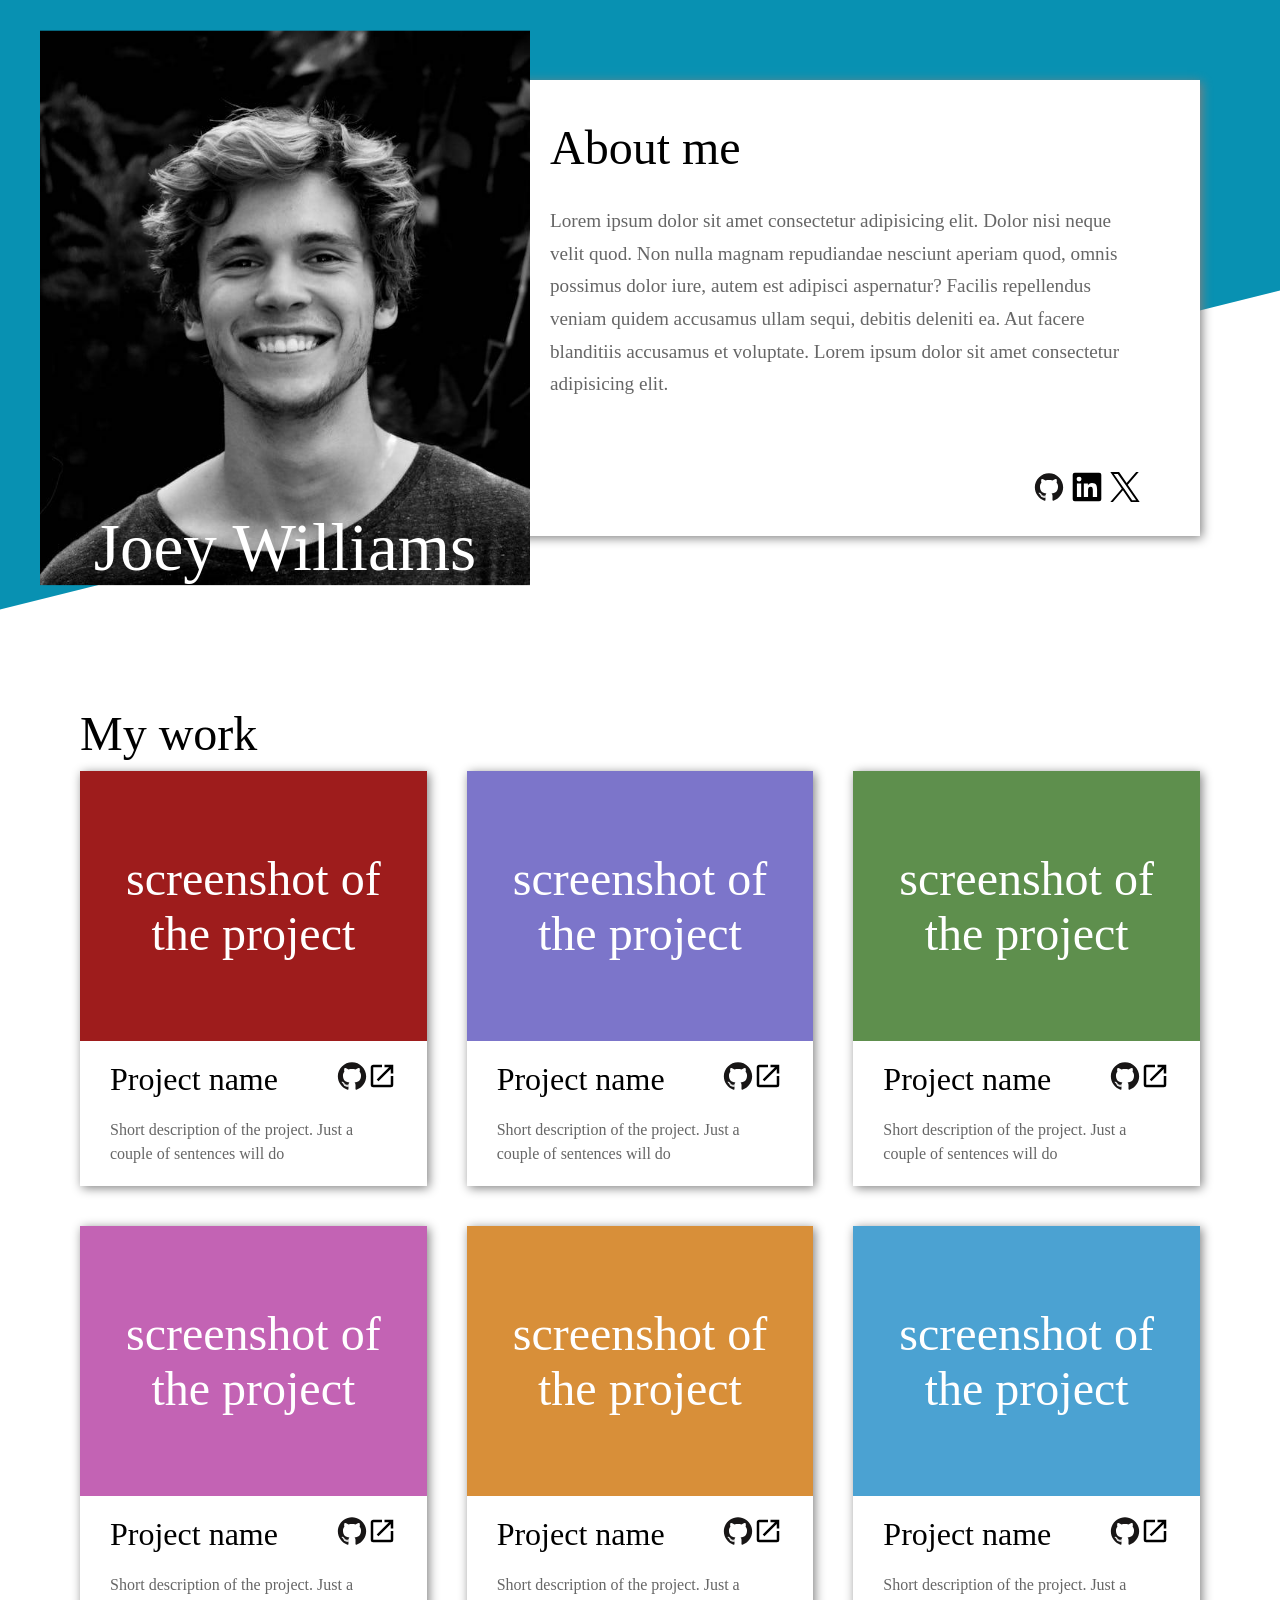
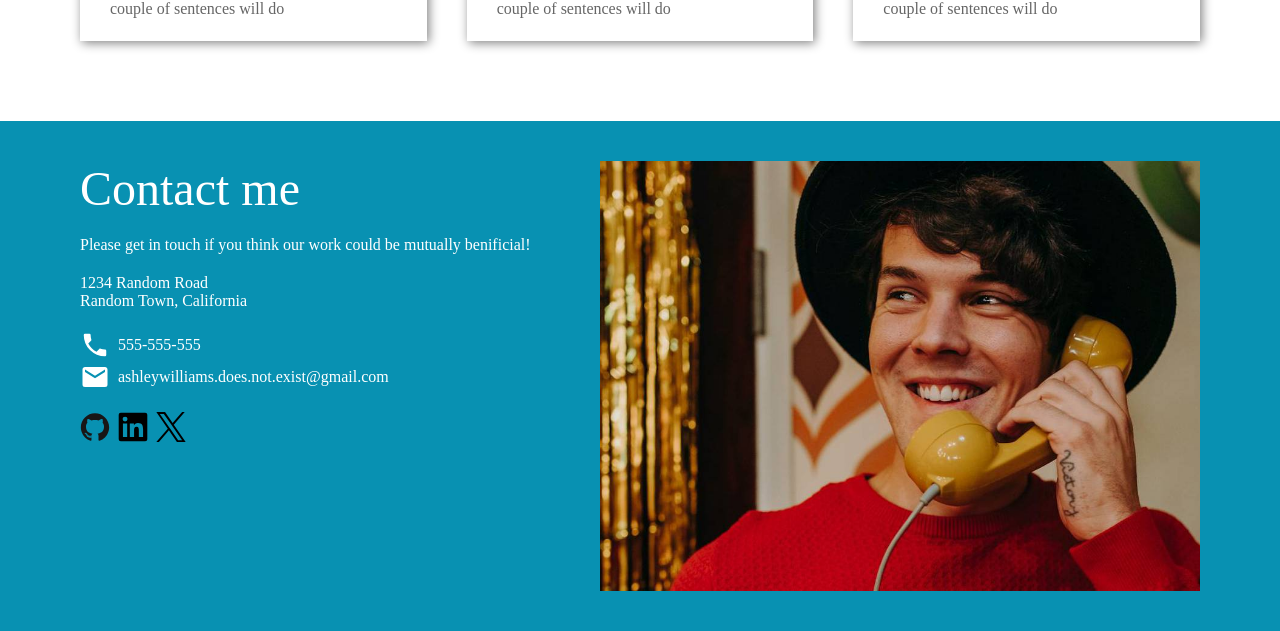
==== commit 09a1500b: "feat: Implement footer for the page" ====
--- a/index.html
+++ b/index.html
@@ -352,88 +352,96 @@
                     </div>
                 </div>
             </main>
-            <div class="contact">
-                <div class="contact-photo">
-                    <img src="img/person-calling.jpg" alt="" />
-                </div>
-                <div class="title">Contact me</div>
-                <div class="description">
-                    Please get in touch if you think our work could be mutually
-                    benificial!
-                </div>
-                <div class="address">
-                    <div class="street-addr">1234 Random Road</div>
-                    <div class="general-addr">Random Town, California</div>
-                </div>
-                <div class="contact-info">
-                    <div class="phone">
-                        <div class="phone-icon">
-                            <svg
-                                xmlns="http://www.w3.org/2000/svg"
-                                viewBox="0 0 24 24"
-                            >
-                                <title>phone</title>
-                                <path
-                                    d="M6.62,10.79C8.06,13.62 10.38,15.94 13.21,17.38L15.41,15.18C15.69,14.9 16.08,14.82 16.43,14.93C17.55,15.3 18.75,15.5 20,15.5A1,1 0 0,1 21,16.5V20A1,1 0 0,1 20,21A17,17 0 0,1 3,4A1,1 0 0,1 4,3H7.5A1,1 0 0,1 8.5,4C8.5,5.25 8.7,6.45 9.07,7.57C9.18,7.92 9.1,8.31 8.82,8.59L6.62,10.79Z"
-                                />
-                            </svg>
-                        </div>
-                        <div class="phone-no">555-555-555</div>
+            <footer>
+                <div class="contact">
+                    <div class="content">
+                        <div class="title">Contact me</div>
+                        <div class="description">
+                            Please get in touch if you think our work could be
+                            mutually benificial!
+                        </div>
+                        <div class="address">
+                            <div class="street-addr">1234 Random Road</div>
+                            <div class="general-addr">
+                                Random Town, California
+                            </div>
+                        </div>
+                        <div class="contact-info">
+                            <div class="phone">
+                                <div class="phone-icon">
+                                    <svg
+                                        xmlns="http://www.w3.org/2000/svg"
+                                        viewBox="0 0 24 24"
+                                    >
+                                        <title>phone</title>
+                                        <path
+                                            d="M6.62,10.79C8.06,13.62 10.38,15.94 13.21,17.38L15.41,15.18C15.69,14.9 16.08,14.82 16.43,14.93C17.55,15.3 18.75,15.5 20,15.5A1,1 0 0,1 21,16.5V20A1,1 0 0,1 20,21A17,17 0 0,1 3,4A1,1 0 0,1 4,3H7.5A1,1 0 0,1 8.5,4C8.5,5.25 8.7,6.45 9.07,7.57C9.18,7.92 9.1,8.31 8.82,8.59L6.62,10.79Z"
+                                        />
+                                    </svg>
+                                </div>
+                                <div class="phone-no">555-555-555</div>
+                            </div>
+                            <div class="mail">
+                                <div class="mail-icon">
+                                    <svg
+                                        xmlns="http://www.w3.org/2000/svg"
+                                        viewBox="0 0 24 24"
+                                    >
+                                        <title>email</title>
+                                        <path
+                                            d="M20,8L12,13L4,8V6L12,11L20,6M20,4H4C2.89,4 2,4.89 2,6V18A2,2 0 0,0 4,20H20A2,2 0 0,0 22,18V6C22,4.89 21.1,4 20,4Z"
+                                        />
+                                    </svg>
+                                </div>
+                                <div class="mail">
+                                    ashleywilliams.does.not.exist@gmail.com
+                                </div>
+                            </div>
+                        </div>
+                        <div class="social-links">
+                            <a href="#">
+                                <div class="github">
+                                    <svg viewBox="0 0 128 128">
+                                        <g fill="#181616">
+                                            <path
+                                                fill-rule="evenodd"
+                                                clip-rule="evenodd"
+                                                d="M64 5.103c-33.347 0-60.388 27.035-60.388 60.388 0 26.682 17.303 49.317 41.297 57.303 3.017.56 4.125-1.31 4.125-2.905 0-1.44-.056-6.197-.082-11.243-16.8 3.653-20.345-7.125-20.345-7.125-2.747-6.98-6.705-8.836-6.705-8.836-5.48-3.748.413-3.67.413-3.67 6.063.425 9.257 6.223 9.257 6.223 5.386 9.23 14.127 6.562 17.573 5.02.542-3.903 2.107-6.568 3.834-8.076-13.413-1.525-27.514-6.704-27.514-29.843 0-6.593 2.36-11.98 6.223-16.21-.628-1.52-2.695-7.662.584-15.98 0 0 5.07-1.623 16.61 6.19C53.7 35 58.867 34.327 64 34.304c5.13.023 10.3.694 15.127 2.033 11.526-7.813 16.59-6.19 16.59-6.19 3.287 8.317 1.22 14.46.593 15.98 3.872 4.23 6.215 9.617 6.215 16.21 0 23.194-14.127 28.3-27.574 29.796 2.167 1.874 4.097 5.55 4.097 11.183 0 8.08-.07 14.583-.07 16.572 0 1.607 1.088 3.49 4.148 2.897 23.98-7.994 41.263-30.622 41.263-57.294C124.388 32.14 97.35 5.104 64 5.104z"
+                                            ></path>
+                                            <path
+                                                d="M26.484 91.806c-.133.3-.605.39-1.035.185-.44-.196-.685-.605-.543-.906.13-.31.603-.395 1.04-.188.44.197.69.61.537.91zm2.446 2.729c-.287.267-.85.143-1.232-.28-.396-.42-.47-.983-.177-1.254.298-.266.844-.14 1.24.28.394.426.472.984.17 1.255zM31.312 98.012c-.37.258-.976.017-1.35-.52-.37-.538-.37-1.183.01-1.44.373-.258.97-.025 1.35.507.368.545.368 1.19-.01 1.452zm3.261 3.361c-.33.365-1.036.267-1.552-.23-.527-.487-.674-1.18-.343-1.544.336-.366 1.045-.264 1.564.23.527.486.686 1.18.333 1.543zm4.5 1.951c-.147.473-.825.688-1.51.486-.683-.207-1.13-.76-.99-1.238.14-.477.823-.7 1.512-.485.683.206 1.13.756.988 1.237zm4.943.361c.017.498-.563.91-1.28.92-.723.017-1.308-.387-1.315-.877 0-.503.568-.91 1.29-.924.717-.013 1.306.387 1.306.88zm4.598-.782c.086.485-.413.984-1.126 1.117-.7.13-1.35-.172-1.44-.653-.086-.498.422-.997 1.122-1.126.714-.123 1.354.17 1.444.663zm0 0"
+                                            ></path>
+                                        </g>
+                                    </svg>
+                                </div>
+                            </a>
+                            <a href="#">
+                                <div class="linkedin">
+                                    <svg viewBox="0 0 128 128">
+                                        <path
+                                            d="M116 3H12a8.91 8.91 0 00-9 8.8v104.42a8.91 8.91 0 009 8.78h104a8.93 8.93 0 009-8.81V11.77A8.93 8.93 0 00116 3zM39.17 107H21.06V48.73h18.11zm-9-66.21a10.5 10.5 0 1110.49-10.5 10.5 10.5 0 01-10.54 10.48zM107 107H88.89V78.65c0-6.75-.12-15.44-9.41-15.44s-10.87 7.36-10.87 15V107H50.53V48.73h17.36v8h.24c2.42-4.58 8.32-9.41 17.13-9.41C103.6 47.28 107 59.35 107 75z"
+                                        ></path>
+                                    </svg>
+                                </div>
+                            </a>
+                            <a href="#">
+                                <div class="twitter">
+                                    <svg viewBox="0 0 128 128">
+                                        <path
+                                            d="M75.916 54.2 122.542 0h-11.05L71.008 47.06 38.672 0H1.376l48.898 71.164L1.376 128h11.05L55.18 78.303 89.328 128h37.296L75.913 54.2ZM60.782 71.79l-4.955-7.086-39.42-56.386h16.972L65.19 53.824l4.954 7.086 41.353 59.15h-16.97L60.782 71.793Z"
+                                            fill="#000"
+                                            style="stroke-width: 0.104373"
+                                        ></path>
+                                    </svg>
+                                </div>
+                            </a>
+                        </div>
                     </div>
-                    <div class="mail">
-                        <div class="mail-icon">
-                            <svg
-                                xmlns="http://www.w3.org/2000/svg"
-                                viewBox="0 0 24 24"
-                            >
-                                <title>email</title>
-                                <path
-                                    d="M20,8L12,13L4,8V6L12,11L20,6M20,4H4C2.89,4 2,4.89 2,6V18A2,2 0 0,0 4,20H20A2,2 0 0,0 22,18V6C22,4.89 21.1,4 20,4Z"
-                                />
-                            </svg>
-                        </div>
-                        <div class="mail">
-                            ashleywilliams.does.not.exist@gmail.com
-                        </div>
-                    </div>
-                    <div class="social-links">
-                        <div class="github">
-                            <svg viewBox="0 0 128 128">
-                                <g fill="#181616">
-                                    <path
-                                        fill-rule="evenodd"
-                                        clip-rule="evenodd"
-                                        d="M64 5.103c-33.347 0-60.388 27.035-60.388 60.388 0 26.682 17.303 49.317 41.297 57.303 3.017.56 4.125-1.31 4.125-2.905 0-1.44-.056-6.197-.082-11.243-16.8 3.653-20.345-7.125-20.345-7.125-2.747-6.98-6.705-8.836-6.705-8.836-5.48-3.748.413-3.67.413-3.67 6.063.425 9.257 6.223 9.257 6.223 5.386 9.23 14.127 6.562 17.573 5.02.542-3.903 2.107-6.568 3.834-8.076-13.413-1.525-27.514-6.704-27.514-29.843 0-6.593 2.36-11.98 6.223-16.21-.628-1.52-2.695-7.662.584-15.98 0 0 5.07-1.623 16.61 6.19C53.7 35 58.867 34.327 64 34.304c5.13.023 10.3.694 15.127 2.033 11.526-7.813 16.59-6.19 16.59-6.19 3.287 8.317 1.22 14.46.593 15.98 3.872 4.23 6.215 9.617 6.215 16.21 0 23.194-14.127 28.3-27.574 29.796 2.167 1.874 4.097 5.55 4.097 11.183 0 8.08-.07 14.583-.07 16.572 0 1.607 1.088 3.49 4.148 2.897 23.98-7.994 41.263-30.622 41.263-57.294C124.388 32.14 97.35 5.104 64 5.104z"
-                                    ></path>
-                                    <path
-                                        d="M26.484 91.806c-.133.3-.605.39-1.035.185-.44-.196-.685-.605-.543-.906.13-.31.603-.395 1.04-.188.44.197.69.61.537.91zm2.446 2.729c-.287.267-.85.143-1.232-.28-.396-.42-.47-.983-.177-1.254.298-.266.844-.14 1.24.28.394.426.472.984.17 1.255zM31.312 98.012c-.37.258-.976.017-1.35-.52-.37-.538-.37-1.183.01-1.44.373-.258.97-.025 1.35.507.368.545.368 1.19-.01 1.452zm3.261 3.361c-.33.365-1.036.267-1.552-.23-.527-.487-.674-1.18-.343-1.544.336-.366 1.045-.264 1.564.23.527.486.686 1.18.333 1.543zm4.5 1.951c-.147.473-.825.688-1.51.486-.683-.207-1.13-.76-.99-1.238.14-.477.823-.7 1.512-.485.683.206 1.13.756.988 1.237zm4.943.361c.017.498-.563.91-1.28.92-.723.017-1.308-.387-1.315-.877 0-.503.568-.91 1.29-.924.717-.013 1.306.387 1.306.88zm4.598-.782c.086.485-.413.984-1.126 1.117-.7.13-1.35-.172-1.44-.653-.086-.498.422-.997 1.122-1.126.714-.123 1.354.17 1.444.663zm0 0"
-                                    ></path>
-                                </g>
-                            </svg>
-                        </div>
-                        <a href="#">
-                            <div class="linkedin">
-                                <svg viewBox="0 0 128 128">
-                                    <path
-                                        d="M116 3H12a8.91 8.91 0 00-9 8.8v104.42a8.91 8.91 0 009 8.78h104a8.93 8.93 0 009-8.81V11.77A8.93 8.93 0 00116 3zM39.17 107H21.06V48.73h18.11zm-9-66.21a10.5 10.5 0 1110.49-10.5 10.5 10.5 0 01-10.54 10.48zM107 107H88.89V78.65c0-6.75-.12-15.44-9.41-15.44s-10.87 7.36-10.87 15V107H50.53V48.73h17.36v8h.24c2.42-4.58 8.32-9.41 17.13-9.41C103.6 47.28 107 59.35 107 75z"
-                                    ></path>
-                                </svg>
-                            </div>
-                        </a>
-                        <a href="#">
-                            <div class="twitter">
-                                <svg viewBox="0 0 128 128">
-                                    <path
-                                        d="M75.916 54.2 122.542 0h-11.05L71.008 47.06 38.672 0H1.376l48.898 71.164L1.376 128h11.05L55.18 78.303 89.328 128h37.296L75.913 54.2ZM60.782 71.79l-4.955-7.086-39.42-56.386h16.972L65.19 53.824l4.954 7.086 41.353 59.15h-16.97L60.782 71.793Z"
-                                        fill="#000"
-                                        style="stroke-width: 0.104373"
-                                    ></path>
-                                </svg>
-                            </div>
-                        </a>
+                    <div class="contact-photo">
+                        <img src="img/person-calling.jpg" alt="" />
                     </div>
                 </div>
-            </div>
+            </footer>
         </div>
     </body>
 </html>
--- a/style.css
+++ b/style.css
@@ -13,13 +13,13 @@
     --shadow: 2px 2px 10px grey;
     --sans-serif-font: "Roboto", serif;
     --serif-font: "Oranienbaum", serif;
+    --std-padding: 40px 80px;
 }
 
 .container {
     display: flex;
     flex-direction: column;
     gap: 40px;
-    padding: 40px 80px;
 }
 
 .diagonal-box {
@@ -36,7 +36,7 @@
 }
 
 header {
-    padding: 40px 0;
+    padding: 80px 80px;
 }
 
 .about-me {
@@ -87,81 +87,11 @@
     gap: 8px;
 }
 
-/* mobile */
-@media (max-width: 699px) {
-    .diagonal-box {
-        --diag-box-skew: 28deg;
-    }
-
-    .container {
-        padding: 40px 40px;
-    }
-
-    .about-me {
-        background: none;
-        box-shadow: none;
-        padding: 0;
-    }
-
-    .social-links {
-        justify-content: center;
-    }
-
-    .about-me img {
-        height: 500px;
-    }
-}
-
-/* for tablets */
-@media (min-width: 700px) and (max-width: 1050px) {
-    .diagonal-box {
-        --diag-box-skew: 18deg;
-        --diag-box-translate: 70vh;
-    }
-
-    .about-me .photo {
-        float: left;
-        transform-origin: bottom right;
-        transform: translateX(-11%) scale(1.2);
-    }
-
-    .about-me .content {
-        display: inline;
-    }
-
-    .photo .name {
-        top: 0;
-        transform: translate(90%, -2%);
-    }
-
-    .about-me .social-links {
-        visibility: hidden;
-    }
-}
-
-/* use flex for pcs */
-@media (min-width: 1051px) {
-    .about-me {
-        display: flex;
-        gap: 20px;
-    }
-    .about-me .content {
-        display: flex;
-        flex-direction: column;
-    }
-    .about-me .content .description {
-        flex: 1;
-    }
-    .about-me .photo {
-        padding-left: 40px;
-    }
-    .photo {
-        transform-origin: right;
-        transform: scale(1.4);
-    }
-}
-
 /*main content*/
+main {
+    padding: var(--std-padding);
+}
+
 .works .title {
     font-family: var(--serif-font);
     font-size: 3rem;
@@ -238,11 +168,178 @@
     line-height: 1.5;
 }
 
+/* footer */
+footer {
+    --text: white;
+    background: var(--primary);
+    color: var(--text);
+    padding: var(--std-padding);
+}
+
+.contact {
+    display: flex;
+    gap: 20px;
+}
+
+.content {
+    flex: 1;
+    display: flex;
+    flex-direction: column;
+    font-family: var(--sans-serif-font);
+    font-weight: 400;
+    gap: 20px;
+}
+
+.contact .title {
+    font-size: 3rem;
+    font-family: var(--serif-font);
+}
+
+.contact img {
+    max-width: 600px;
+    height: 100%;
+    object-fit: cover;
+}
+
+.contact .social-links {
+    display: flex;
+    justify-content: start;
+}
+
+.phone svg,
+.mail svg {
+    fill: white;
+}
+
+.phone-icon,
+.mail-icon {
+    line-height: 0;
+}
+
+.phone,
+.mail {
+    display: flex;
+    align-items: center;
+    gap: 8px;
+}
+
+.contact .contact-info {
+    display: flex;
+    flex-direction: column;
+    gap: 2px;
+}
+
 svg {
     height: 30px;
     width: 30px;
 }
 
-img {
-    max-width: 200px;
-}
+/* for mobile */
+@media (max-width: 699px) {
+    .diagonal-box {
+        --diag-box-skew: 28deg;
+    }
+
+    .container {
+        --std-padding: 40px 40px;
+    }
+
+    header {
+        padding: 80px 40px;
+    }
+
+    .about-me {
+        background: none;
+        box-shadow: none;
+        padding: 0;
+    }
+
+    .social-links {
+        justify-content: center;
+    }
+
+    .about-me img {
+        height: 500px;
+    }
+
+    footer {
+        padding: 0;
+    }
+
+    .contact {
+        flex-direction: column;
+    }
+
+    .contact .content {
+        padding: var(--std-padding);
+    }
+
+    .contact img {
+        max-width: 100%;
+        height: 500px;
+        /* to remove that gap at the bottom */
+        display: grid;
+    }
+
+    .contact-info svg {
+        display: none;
+    }
+
+    .phone,
+    .mail {
+        gap: 0;
+    }
+}
+
+/* for tablets */
+@media (min-width: 700px) and (max-width: 1050px) {
+    .diagonal-box {
+        --diag-box-skew: 18deg;
+        --diag-box-translate: 70vh;
+    }
+
+    .about-me .photo {
+        float: left;
+        transform-origin: bottom right;
+        transform: translateX(-11%) scale(1.2);
+    }
+
+    .about-me .content {
+        display: inline;
+    }
+
+    .photo .name {
+        top: 0;
+        transform: translate(90%, -2%);
+    }
+
+    .about-me .social-links {
+        visibility: hidden;
+    }
+
+    .contact img {
+        max-width: 250px;
+    }
+}
+
+/* use flex for pcs */
+@media (min-width: 1051px) {
+    .about-me {
+        display: flex;
+        gap: 20px;
+    }
+    .about-me .content {
+        display: flex;
+        flex-direction: column;
+    }
+    .about-me .content .description {
+        flex: 1;
+    }
+    .about-me .photo {
+        padding-left: 40px;
+    }
+    .photo {
+        transform-origin: right;
+        transform: scale(1.4);
+    }
+}
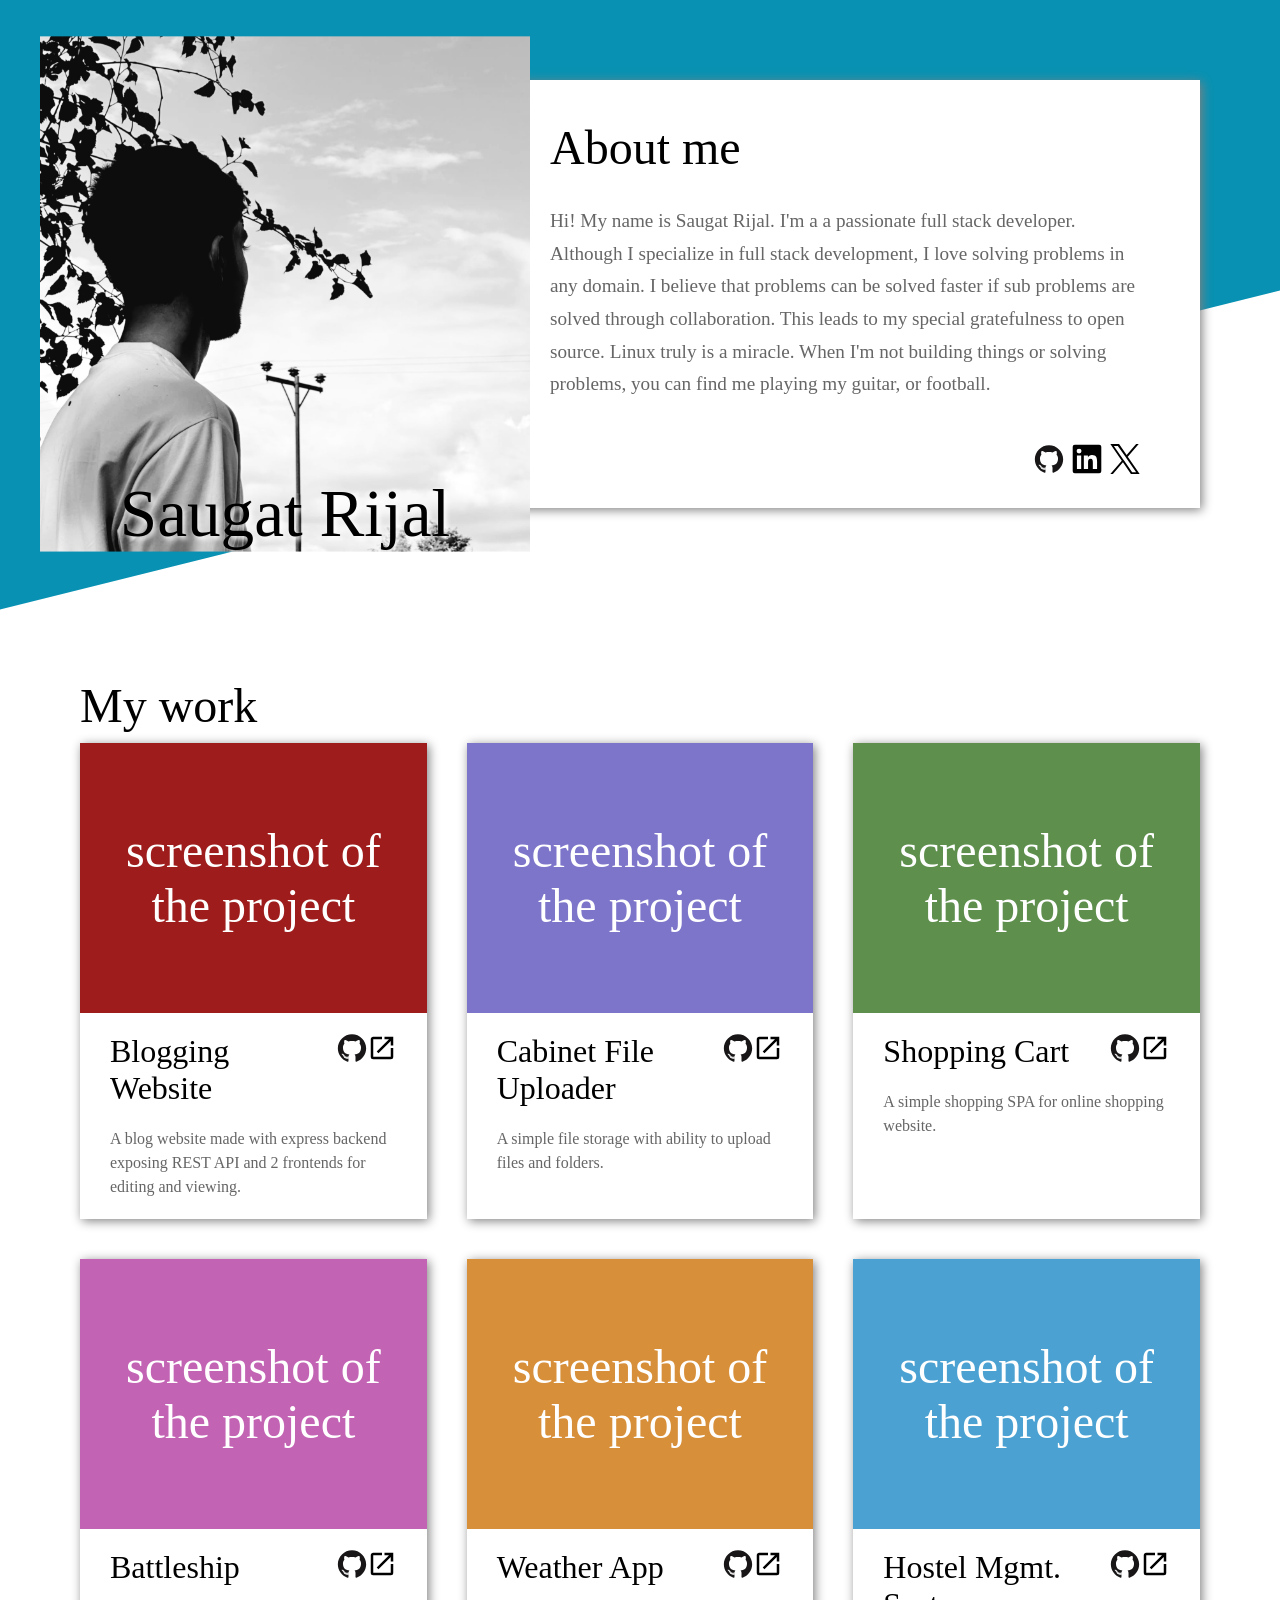
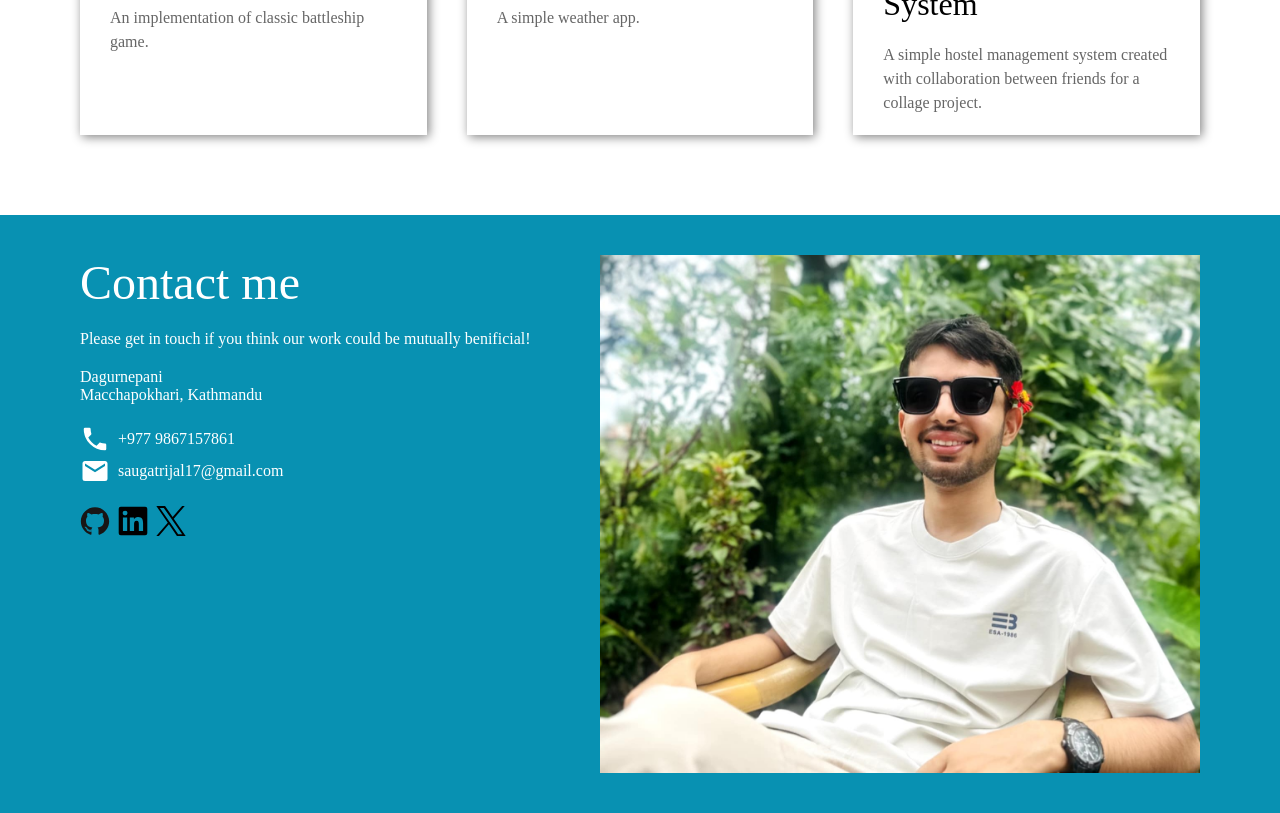
==== commit 8b8e7e42: "fix: Fix website details" ====
--- a/index.html
+++ b/index.html
@@ -20,22 +20,23 @@
                 <div class="about-me">
                     <div class="photo">
                         <img src="img/person.jpg" alt="author" />
-                        <div class="name">Joey Williams</div>
+                        <div class="name">Saugat Rijal</div>
                     </div>
                     <div class="content">
                         <div class="title">About me</div>
                         <div class="description">
-                            Lorem ipsum dolor sit amet consectetur adipisicing
-                            elit. Dolor nisi neque velit quod. Non nulla magnam
-                            repudiandae nesciunt aperiam quod, omnis possimus
-                            dolor iure, autem est adipisci aspernatur? Facilis
-                            repellendus veniam quidem accusamus ullam sequi,
-                            debitis deleniti ea. Aut facere blanditiis accusamus
-                            et voluptate. Lorem ipsum dolor sit amet consectetur
-                            adipisicing elit.
+                            Hi! My name is Saugat Rijal. I'm a a passionate full
+                            stack developer. Although I specialize in full stack
+                            development, I love solving problems in any domain.
+                            I believe that problems can be solved faster if sub
+                            problems are solved through collaboration. 
+                            This leads to my special gratefulness to open source.
+                            Linux truly is a miracle.
+                            When I'm not building things or solving problems, 
+                            you can find me playing my guitar, or football.
                         </div>
                         <div class="social-links">
-                            <a href="#">
+                            <a href="https://www.github.com/srj-17">
                                 <div class="github">
                                     <svg viewBox="0 0 128 128">
                                         <g fill="#181616">
@@ -51,7 +52,7 @@
                                     </svg>
                                 </div>
                             </a>
-                            <a href="#">
+                            <a href="https://np.linkedin.com/in/saugatrj17">
                                 <div class="linkedin">
                                     <svg viewBox="0 0 128 128">
                                         <path
@@ -60,7 +61,7 @@
                                     </svg>
                                 </div>
                             </a>
-                            <a href="#">
+                            <a href="https://x.com/ranhoodlum">
                                 <div class="twitter">
                                     <svg viewBox="0 0 128 128">
                                         <path
@@ -85,9 +86,232 @@
                             </div>
                             <div class="project-desc-container">
                                 <div class="project-title">
-                                    <div class="project-name">Project name</div>
-                                    <div class="links">
+                                    <div class="project-name">Blogging Website</div>
+                                    <div class="links">
+                                        <a href="https://www.github.com/srj-17/blog-api">
+                                            <div class="github-icon">
+                                                <svg viewBox="0 0 128 128">
+                                                    <g fill="#181616">
+                                                        <path
+                                                            fill-rule="evenodd"
+                                                            clip-rule="evenodd"
+                                                            d="M64 5.103c-33.347 0-60.388 27.035-60.388 60.388 0 26.682 17.303 49.317 41.297 57.303 3.017.56 4.125-1.31 4.125-2.905 0-1.44-.056-6.197-.082-11.243-16.8 3.653-20.345-7.125-20.345-7.125-2.747-6.98-6.705-8.836-6.705-8.836-5.48-3.748.413-3.67.413-3.67 6.063.425 9.257 6.223 9.257 6.223 5.386 9.23 14.127 6.562 17.573 5.02.542-3.903 2.107-6.568 3.834-8.076-13.413-1.525-27.514-6.704-27.514-29.843 0-6.593 2.36-11.98 6.223-16.21-.628-1.52-2.695-7.662.584-15.98 0 0 5.07-1.623 16.61 6.19C53.7 35 58.867 34.327 64 34.304c5.13.023 10.3.694 15.127 2.033 11.526-7.813 16.59-6.19 16.59-6.19 3.287 8.317 1.22 14.46.593 15.98 3.872 4.23 6.215 9.617 6.215 16.21 0 23.194-14.127 28.3-27.574 29.796 2.167 1.874 4.097 5.55 4.097 11.183 0 8.08-.07 14.583-.07 16.572 0 1.607 1.088 3.49 4.148 2.897 23.98-7.994 41.263-30.622 41.263-57.294C124.388 32.14 97.35 5.104 64 5.104z"
+                                                        ></path>
+                                                        <path
+                                                            d="M26.484 91.806c-.133.3-.605.39-1.035.185-.44-.196-.685-.605-.543-.906.13-.31.603-.395 1.04-.188.44.197.69.61.537.91zm2.446 2.729c-.287.267-.85.143-1.232-.28-.396-.42-.47-.983-.177-1.254.298-.266.844-.14 1.24.28.394.426.472.984.17 1.255zM31.312 98.012c-.37.258-.976.017-1.35-.52-.37-.538-.37-1.183.01-1.44.373-.258.97-.025 1.35.507.368.545.368 1.19-.01 1.452zm3.261 3.361c-.33.365-1.036.267-1.552-.23-.527-.487-.674-1.18-.343-1.544.336-.366 1.045-.264 1.564.23.527.486.686 1.18.333 1.543zm4.5 1.951c-.147.473-.825.688-1.51.486-.683-.207-1.13-.76-.99-1.238.14-.477.823-.7 1.512-.485.683.206 1.13.756.988 1.237zm4.943.361c.017.498-.563.91-1.28.92-.723.017-1.308-.387-1.315-.877 0-.503.568-.91 1.29-.924.717-.013 1.306.387 1.306.88zm4.598-.782c.086.485-.413.984-1.126 1.117-.7.13-1.35-.172-1.44-.653-.086-.498.422-.997 1.122-1.126.714-.123 1.354.17 1.444.663zm0 0"
+                                                        ></path>
+                                                    </g>
+                                                </svg>
+                                            </div>
+                                        </a>
+                                        <a href="https://srj-17-blog.netlify.app/">
+                                            <div class="open-live-view-icon">
+                                                <svg
+                                                    xmlns="http://www.w3.org/2000/svg"
+                                                    viewBox="0 0 24 24"
+                                                >
+                                                    <title>open-in-new</title>
+                                                    <path
+                                                        d="M14,3V5H17.59L7.76,14.83L9.17,16.24L19,6.41V10H21V3M19,19H5V5H12V3H5C3.89,3 3,3.9 3,5V19A2,2 0 0,0 5,21H19A2,2 0 0,0 21,19V12H19V19Z"
+                                                    />
+                                                </svg>
+                                            </div>
+                                        </a>
+                                    </div>
+                                </div>
+                                <div class="desc">
+                                    A blog website made with express backend exposing
+                                    REST API and 2 frontends for editing and viewing.
+                                </div>
+                            </div>
+                        </div>
+                        <div class="project">
+                            <div class="project-img proj-two">
+                                screenshot of the project
+                            </div>
+                            <div class="project-desc-container">
+                                <div class="project-title">
+                                    <div class="project-name">Cabinet File Uploader</div>
+                                    <div class="links">
+                                        <a href="https://github.com/srj-17/Cabinet-file-uploader">
+                                            <div class="github-icon">
+                                                <svg viewBox="0 0 128 128">
+                                                    <g fill="#181616">
+                                                        <path
+                                                            fill-rule="evenodd"
+                                                            clip-rule="evenodd"
+                                                            d="M64 5.103c-33.347 0-60.388 27.035-60.388 60.388 0 26.682 17.303 49.317 41.297 57.303 3.017.56 4.125-1.31 4.125-2.905 0-1.44-.056-6.197-.082-11.243-16.8 3.653-20.345-7.125-20.345-7.125-2.747-6.98-6.705-8.836-6.705-8.836-5.48-3.748.413-3.67.413-3.67 6.063.425 9.257 6.223 9.257 6.223 5.386 9.23 14.127 6.562 17.573 5.02.542-3.903 2.107-6.568 3.834-8.076-13.413-1.525-27.514-6.704-27.514-29.843 0-6.593 2.36-11.98 6.223-16.21-.628-1.52-2.695-7.662.584-15.98 0 0 5.07-1.623 16.61 6.19C53.7 35 58.867 34.327 64 34.304c5.13.023 10.3.694 15.127 2.033 11.526-7.813 16.59-6.19 16.59-6.19 3.287 8.317 1.22 14.46.593 15.98 3.872 4.23 6.215 9.617 6.215 16.21 0 23.194-14.127 28.3-27.574 29.796 2.167 1.874 4.097 5.55 4.097 11.183 0 8.08-.07 14.583-.07 16.572 0 1.607 1.088 3.49 4.148 2.897 23.98-7.994 41.263-30.622 41.263-57.294C124.388 32.14 97.35 5.104 64 5.104z"
+                                                        ></path>
+                                                        <path
+                                                            d="M26.484 91.806c-.133.3-.605.39-1.035.185-.44-.196-.685-.605-.543-.906.13-.31.603-.395 1.04-.188.44.197.69.61.537.91zm2.446 2.729c-.287.267-.85.143-1.232-.28-.396-.42-.47-.983-.177-1.254.298-.266.844-.14 1.24.28.394.426.472.984.17 1.255zM31.312 98.012c-.37.258-.976.017-1.35-.52-.37-.538-.37-1.183.01-1.44.373-.258.97-.025 1.35.507.368.545.368 1.19-.01 1.452zm3.261 3.361c-.33.365-1.036.267-1.552-.23-.527-.487-.674-1.18-.343-1.544.336-.366 1.045-.264 1.564.23.527.486.686 1.18.333 1.543zm4.5 1.951c-.147.473-.825.688-1.51.486-.683-.207-1.13-.76-.99-1.238.14-.477.823-.7 1.512-.485.683.206 1.13.756.988 1.237zm4.943.361c.017.498-.563.91-1.28.92-.723.017-1.308-.387-1.315-.877 0-.503.568-.91 1.29-.924.717-.013 1.306.387 1.306.88zm4.598-.782c.086.485-.413.984-1.126 1.117-.7.13-1.35-.172-1.44-.653-.086-.498.422-.997 1.122-1.126.714-.123 1.354.17 1.444.663zm0 0"
+                                                        ></path>
+                                                    </g>
+                                                </svg>
+                                            </div>
+                                        </a>
                                         <a href="#">
+                                            <div class="open-live-view-icon">
+                                                <svg
+                                                    xmlns="http://www.w3.org/2000/svg"
+                                                    viewBox="0 0 24 24"
+                                                >
+                                                    <title>open-in-new</title>
+                                                    <path
+                                                        d="M14,3V5H17.59L7.76,14.83L9.17,16.24L19,6.41V10H21V3M19,19H5V5H12V3H5C3.89,3 3,3.9 3,5V19A2,2 0 0,0 5,21H19A2,2 0 0,0 21,19V12H19V19Z"
+                                                    />
+                                                </svg>
+                                            </div>
+                                        </a>
+                                    </div>
+                                </div>
+                                <div class="desc">
+                                    A simple file storage with ability to upload
+                                    files and folders.
+                                </div>
+                            </div>
+                        </div>
+                        <div class="project">
+                            <div class="project-img proj-three">
+                                screenshot of the project
+                            </div>
+                            <div class="project-desc-container">
+                                <div class="project-title">
+                                    <div class="project-name">Shopping Cart</div>
+                                    <div class="links">
+                                        <a href="https://github.com/srj-17/shopping-cart">
+                                            <div class="github-icon">
+                                                <svg viewBox="0 0 128 128">
+                                                    <g fill="#181616">
+                                                        <path
+                                                            fill-rule="evenodd"
+                                                            clip-rule="evenodd"
+                                                            d="M64 5.103c-33.347 0-60.388 27.035-60.388 60.388 0 26.682 17.303 49.317 41.297 57.303 3.017.56 4.125-1.31 4.125-2.905 0-1.44-.056-6.197-.082-11.243-16.8 3.653-20.345-7.125-20.345-7.125-2.747-6.98-6.705-8.836-6.705-8.836-5.48-3.748.413-3.67.413-3.67 6.063.425 9.257 6.223 9.257 6.223 5.386 9.23 14.127 6.562 17.573 5.02.542-3.903 2.107-6.568 3.834-8.076-13.413-1.525-27.514-6.704-27.514-29.843 0-6.593 2.36-11.98 6.223-16.21-.628-1.52-2.695-7.662.584-15.98 0 0 5.07-1.623 16.61 6.19C53.7 35 58.867 34.327 64 34.304c5.13.023 10.3.694 15.127 2.033 11.526-7.813 16.59-6.19 16.59-6.19 3.287 8.317 1.22 14.46.593 15.98 3.872 4.23 6.215 9.617 6.215 16.21 0 23.194-14.127 28.3-27.574 29.796 2.167 1.874 4.097 5.55 4.097 11.183 0 8.08-.07 14.583-.07 16.572 0 1.607 1.088 3.49 4.148 2.897 23.98-7.994 41.263-30.622 41.263-57.294C124.388 32.14 97.35 5.104 64 5.104z"
+                                                        ></path>
+                                                        <path
+                                                            d="M26.484 91.806c-.133.3-.605.39-1.035.185-.44-.196-.685-.605-.543-.906.13-.31.603-.395 1.04-.188.44.197.69.61.537.91zm2.446 2.729c-.287.267-.85.143-1.232-.28-.396-.42-.47-.983-.177-1.254.298-.266.844-.14 1.24.28.394.426.472.984.17 1.255zM31.312 98.012c-.37.258-.976.017-1.35-.52-.37-.538-.37-1.183.01-1.44.373-.258.97-.025 1.35.507.368.545.368 1.19-.01 1.452zm3.261 3.361c-.33.365-1.036.267-1.552-.23-.527-.487-.674-1.18-.343-1.544.336-.366 1.045-.264 1.564.23.527.486.686 1.18.333 1.543zm4.5 1.951c-.147.473-.825.688-1.51.486-.683-.207-1.13-.76-.99-1.238.14-.477.823-.7 1.512-.485.683.206 1.13.756.988 1.237zm4.943.361c.017.498-.563.91-1.28.92-.723.017-1.308-.387-1.315-.877 0-.503.568-.91 1.29-.924.717-.013 1.306.387 1.306.88zm4.598-.782c.086.485-.413.984-1.126 1.117-.7.13-1.35-.172-1.44-.653-.086-.498.422-.997 1.122-1.126.714-.123 1.354.17 1.444.663zm0 0"
+                                                        ></path>
+                                                    </g>
+                                                </svg>
+                                            </div>
+                                        </a>
+                                        <a href="https://shopping-cart-dun-nu.vercel.app/">
+                                            <div class="open-live-view-icon">
+                                                <svg
+                                                    xmlns="http://www.w3.org/2000/svg"
+                                                    viewBox="0 0 24 24"
+                                                >
+                                                    <title>open-in-new</title>
+                                                    <path
+                                                        d="M14,3V5H17.59L7.76,14.83L9.17,16.24L19,6.41V10H21V3M19,19H5V5H12V3H5C3.89,3 3,3.9 3,5V19A2,2 0 0,0 5,21H19A2,2 0 0,0 21,19V12H19V19Z"
+                                                    />
+                                                </svg>
+                                            </div>
+                                        </a>
+                                    </div>
+                                </div>
+                                <div class="desc">
+                                    A simple shopping SPA for online shopping
+                                    website.
+                                </div>
+                            </div>
+                        </div>
+                        <div class="project">
+                            <div class="project-img proj-four">
+                                screenshot of the project
+                            </div>
+                            <div class="project-desc-container">
+                                <div class="project-title">
+                                    <div class="project-name">Battleship</div>
+                                    <div class="links">
+                                        <a href="https://github.com/srj-17/battleship">
+                                            <div class="github-icon">
+                                                <svg viewBox="0 0 128 128">
+                                                    <g fill="#181616">
+                                                        <path
+                                                            fill-rule="evenodd"
+                                                            clip-rule="evenodd"
+                                                            d="M64 5.103c-33.347 0-60.388 27.035-60.388 60.388 0 26.682 17.303 49.317 41.297 57.303 3.017.56 4.125-1.31 4.125-2.905 0-1.44-.056-6.197-.082-11.243-16.8 3.653-20.345-7.125-20.345-7.125-2.747-6.98-6.705-8.836-6.705-8.836-5.48-3.748.413-3.67.413-3.67 6.063.425 9.257 6.223 9.257 6.223 5.386 9.23 14.127 6.562 17.573 5.02.542-3.903 2.107-6.568 3.834-8.076-13.413-1.525-27.514-6.704-27.514-29.843 0-6.593 2.36-11.98 6.223-16.21-.628-1.52-2.695-7.662.584-15.98 0 0 5.07-1.623 16.61 6.19C53.7 35 58.867 34.327 64 34.304c5.13.023 10.3.694 15.127 2.033 11.526-7.813 16.59-6.19 16.59-6.19 3.287 8.317 1.22 14.46.593 15.98 3.872 4.23 6.215 9.617 6.215 16.21 0 23.194-14.127 28.3-27.574 29.796 2.167 1.874 4.097 5.55 4.097 11.183 0 8.08-.07 14.583-.07 16.572 0 1.607 1.088 3.49 4.148 2.897 23.98-7.994 41.263-30.622 41.263-57.294C124.388 32.14 97.35 5.104 64 5.104z"
+                                                        ></path>
+                                                        <path
+                                                            d="M26.484 91.806c-.133.3-.605.39-1.035.185-.44-.196-.685-.605-.543-.906.13-.31.603-.395 1.04-.188.44.197.69.61.537.91zm2.446 2.729c-.287.267-.85.143-1.232-.28-.396-.42-.47-.983-.177-1.254.298-.266.844-.14 1.24.28.394.426.472.984.17 1.255zM31.312 98.012c-.37.258-.976.017-1.35-.52-.37-.538-.37-1.183.01-1.44.373-.258.97-.025 1.35.507.368.545.368 1.19-.01 1.452zm3.261 3.361c-.33.365-1.036.267-1.552-.23-.527-.487-.674-1.18-.343-1.544.336-.366 1.045-.264 1.564.23.527.486.686 1.18.333 1.543zm4.5 1.951c-.147.473-.825.688-1.51.486-.683-.207-1.13-.76-.99-1.238.14-.477.823-.7 1.512-.485.683.206 1.13.756.988 1.237zm4.943.361c.017.498-.563.91-1.28.92-.723.017-1.308-.387-1.315-.877 0-.503.568-.91 1.29-.924.717-.013 1.306.387 1.306.88zm4.598-.782c.086.485-.413.984-1.126 1.117-.7.13-1.35-.172-1.44-.653-.086-.498.422-.997 1.122-1.126.714-.123 1.354.17 1.444.663zm0 0"
+                                                        ></path>
+                                                    </g>
+                                                </svg>
+                                            </div>
+                                        </a>
+                                        <a href="https://srj-17.github.io/battleship/">
+                                            <div class="open-live-view-icon">
+                                                <svg
+                                                    xmlns="http://www.w3.org/2000/svg"
+                                                    viewBox="0 0 24 24"
+                                                >
+                                                    <title>open-in-new</title>
+                                                    <path
+                                                        d="M14,3V5H17.59L7.76,14.83L9.17,16.24L19,6.41V10H21V3M19,19H5V5H12V3H5C3.89,3 3,3.9 3,5V19A2,2 0 0,0 5,21H19A2,2 0 0,0 21,19V12H19V19Z"
+                                                    />
+                                                </svg>
+                                            </div>
+                                        </a>
+                                    </div>
+                                </div>
+                                <div class="desc">
+                                    An implementation of classic battleship game.
+                                </div>
+                            </div>
+                        </div>
+                        <div class="project">
+                            <div class="project-img proj-five">
+                                screenshot of the project
+                            </div>
+                            <div class="project-desc-container">
+                                <div class="project-title">
+                                    <div class="project-name">Weather App</div>
+                                    <div class="links">
+                                        <a href="https://github.com/srj-17/weather-app">
+                                            <div class="github-icon">
+                                                <svg viewBox="0 0 128 128">
+                                                    <g fill="#181616">
+                                                        <path
+                                                            fill-rule="evenodd"
+                                                            clip-rule="evenodd"
+                                                            d="M64 5.103c-33.347 0-60.388 27.035-60.388 60.388 0 26.682 17.303 49.317 41.297 57.303 3.017.56 4.125-1.31 4.125-2.905 0-1.44-.056-6.197-.082-11.243-16.8 3.653-20.345-7.125-20.345-7.125-2.747-6.98-6.705-8.836-6.705-8.836-5.48-3.748.413-3.67.413-3.67 6.063.425 9.257 6.223 9.257 6.223 5.386 9.23 14.127 6.562 17.573 5.02.542-3.903 2.107-6.568 3.834-8.076-13.413-1.525-27.514-6.704-27.514-29.843 0-6.593 2.36-11.98 6.223-16.21-.628-1.52-2.695-7.662.584-15.98 0 0 5.07-1.623 16.61 6.19C53.7 35 58.867 34.327 64 34.304c5.13.023 10.3.694 15.127 2.033 11.526-7.813 16.59-6.19 16.59-6.19 3.287 8.317 1.22 14.46.593 15.98 3.872 4.23 6.215 9.617 6.215 16.21 0 23.194-14.127 28.3-27.574 29.796 2.167 1.874 4.097 5.55 4.097 11.183 0 8.08-.07 14.583-.07 16.572 0 1.607 1.088 3.49 4.148 2.897 23.98-7.994 41.263-30.622 41.263-57.294C124.388 32.14 97.35 5.104 64 5.104z"
+                                                        ></path>
+                                                        <path
+                                                            d="M26.484 91.806c-.133.3-.605.39-1.035.185-.44-.196-.685-.605-.543-.906.13-.31.603-.395 1.04-.188.44.197.69.61.537.91zm2.446 2.729c-.287.267-.85.143-1.232-.28-.396-.42-.47-.983-.177-1.254.298-.266.844-.14 1.24.28.394.426.472.984.17 1.255zM31.312 98.012c-.37.258-.976.017-1.35-.52-.37-.538-.37-1.183.01-1.44.373-.258.97-.025 1.35.507.368.545.368 1.19-.01 1.452zm3.261 3.361c-.33.365-1.036.267-1.552-.23-.527-.487-.674-1.18-.343-1.544.336-.366 1.045-.264 1.564.23.527.486.686 1.18.333 1.543zm4.5 1.951c-.147.473-.825.688-1.51.486-.683-.207-1.13-.76-.99-1.238.14-.477.823-.7 1.512-.485.683.206 1.13.756.988 1.237zm4.943.361c.017.498-.563.91-1.28.92-.723.017-1.308-.387-1.315-.877 0-.503.568-.91 1.29-.924.717-.013 1.306.387 1.306.88zm4.598-.782c.086.485-.413.984-1.126 1.117-.7.13-1.35-.172-1.44-.653-.086-.498.422-.997 1.122-1.126.714-.123 1.354.17 1.444.663zm0 0"
+                                                        ></path>
+                                                    </g>
+                                                </svg>
+                                            </div>
+                                        </a>
+                                        <a href="https://srj-17.github.io/weather-app/">
+                                            <div class="open-live-view-icon">
+                                                <svg
+                                                    xmlns="http://www.w3.org/2000/svg"
+                                                    viewBox="0 0 24 24"
+                                                >
+                                                    <title>open-in-new</title>
+                                                    <path
+                                                        d="M14,3V5H17.59L7.76,14.83L9.17,16.24L19,6.41V10H21V3M19,19H5V5H12V3H5C3.89,3 3,3.9 3,5V19A2,2 0 0,0 5,21H19A2,2 0 0,0 21,19V12H19V19Z"
+                                                    />
+                                                </svg>
+                                            </div>
+                                        </a>
+                                    </div>
+                                </div>
+                                <div class="desc">
+                                    A simple weather app.
+                                </div>
+                            </div>
+                        </div>
+                        <div class="project">
+                            <div class="project-img proj-six">
+                                screenshot of the project
+                            </div>
+                            <div class="project-desc-container">
+                                <div class="project-title">
+                                    <div class="project-name">Hostel Mgmt. System</div>
+                                    <div class="links">
+                                        <a href="https://github.com/srj-17/hostel-management-system">
                                             <div class="github-icon">
                                                 <svg viewBox="0 0 128 128">
                                                     <g fill="#181616">
@@ -119,233 +343,8 @@
                                     </div>
                                 </div>
                                 <div class="desc">
-                                    Short description of the project. Just a
-                                    couple of sentences will do
-                                </div>
-                            </div>
-                        </div>
-                        <div class="project">
-                            <div class="project-img proj-two">
-                                screenshot of the project
-                            </div>
-                            <div class="project-desc-container">
-                                <div class="project-title">
-                                    <div class="project-name">Project name</div>
-                                    <div class="links">
-                                        <a href="#">
-                                            <div class="github-icon">
-                                                <svg viewBox="0 0 128 128">
-                                                    <g fill="#181616">
-                                                        <path
-                                                            fill-rule="evenodd"
-                                                            clip-rule="evenodd"
-                                                            d="M64 5.103c-33.347 0-60.388 27.035-60.388 60.388 0 26.682 17.303 49.317 41.297 57.303 3.017.56 4.125-1.31 4.125-2.905 0-1.44-.056-6.197-.082-11.243-16.8 3.653-20.345-7.125-20.345-7.125-2.747-6.98-6.705-8.836-6.705-8.836-5.48-3.748.413-3.67.413-3.67 6.063.425 9.257 6.223 9.257 6.223 5.386 9.23 14.127 6.562 17.573 5.02.542-3.903 2.107-6.568 3.834-8.076-13.413-1.525-27.514-6.704-27.514-29.843 0-6.593 2.36-11.98 6.223-16.21-.628-1.52-2.695-7.662.584-15.98 0 0 5.07-1.623 16.61 6.19C53.7 35 58.867 34.327 64 34.304c5.13.023 10.3.694 15.127 2.033 11.526-7.813 16.59-6.19 16.59-6.19 3.287 8.317 1.22 14.46.593 15.98 3.872 4.23 6.215 9.617 6.215 16.21 0 23.194-14.127 28.3-27.574 29.796 2.167 1.874 4.097 5.55 4.097 11.183 0 8.08-.07 14.583-.07 16.572 0 1.607 1.088 3.49 4.148 2.897 23.98-7.994 41.263-30.622 41.263-57.294C124.388 32.14 97.35 5.104 64 5.104z"
-                                                        ></path>
-                                                        <path
-                                                            d="M26.484 91.806c-.133.3-.605.39-1.035.185-.44-.196-.685-.605-.543-.906.13-.31.603-.395 1.04-.188.44.197.69.61.537.91zm2.446 2.729c-.287.267-.85.143-1.232-.28-.396-.42-.47-.983-.177-1.254.298-.266.844-.14 1.24.28.394.426.472.984.17 1.255zM31.312 98.012c-.37.258-.976.017-1.35-.52-.37-.538-.37-1.183.01-1.44.373-.258.97-.025 1.35.507.368.545.368 1.19-.01 1.452zm3.261 3.361c-.33.365-1.036.267-1.552-.23-.527-.487-.674-1.18-.343-1.544.336-.366 1.045-.264 1.564.23.527.486.686 1.18.333 1.543zm4.5 1.951c-.147.473-.825.688-1.51.486-.683-.207-1.13-.76-.99-1.238.14-.477.823-.7 1.512-.485.683.206 1.13.756.988 1.237zm4.943.361c.017.498-.563.91-1.28.92-.723.017-1.308-.387-1.315-.877 0-.503.568-.91 1.29-.924.717-.013 1.306.387 1.306.88zm4.598-.782c.086.485-.413.984-1.126 1.117-.7.13-1.35-.172-1.44-.653-.086-.498.422-.997 1.122-1.126.714-.123 1.354.17 1.444.663zm0 0"
-                                                        ></path>
-                                                    </g>
-                                                </svg>
-                                            </div>
-                                        </a>
-                                        <a href="#">
-                                            <div class="open-live-view-icon">
-                                                <svg
-                                                    xmlns="http://www.w3.org/2000/svg"
-                                                    viewBox="0 0 24 24"
-                                                >
-                                                    <title>open-in-new</title>
-                                                    <path
-                                                        d="M14,3V5H17.59L7.76,14.83L9.17,16.24L19,6.41V10H21V3M19,19H5V5H12V3H5C3.89,3 3,3.9 3,5V19A2,2 0 0,0 5,21H19A2,2 0 0,0 21,19V12H19V19Z"
-                                                    />
-                                                </svg>
-                                            </div>
-                                        </a>
-                                    </div>
-                                </div>
-                                <div class="desc">
-                                    Short description of the project. Just a
-                                    couple of sentences will do
-                                </div>
-                            </div>
-                        </div>
-                        <div class="project">
-                            <div class="project-img proj-three">
-                                screenshot of the project
-                            </div>
-                            <div class="project-desc-container">
-                                <div class="project-title">
-                                    <div class="project-name">Project name</div>
-                                    <div class="links">
-                                        <a href="#">
-                                            <div class="github-icon">
-                                                <svg viewBox="0 0 128 128">
-                                                    <g fill="#181616">
-                                                        <path
-                                                            fill-rule="evenodd"
-                                                            clip-rule="evenodd"
-                                                            d="M64 5.103c-33.347 0-60.388 27.035-60.388 60.388 0 26.682 17.303 49.317 41.297 57.303 3.017.56 4.125-1.31 4.125-2.905 0-1.44-.056-6.197-.082-11.243-16.8 3.653-20.345-7.125-20.345-7.125-2.747-6.98-6.705-8.836-6.705-8.836-5.48-3.748.413-3.67.413-3.67 6.063.425 9.257 6.223 9.257 6.223 5.386 9.23 14.127 6.562 17.573 5.02.542-3.903 2.107-6.568 3.834-8.076-13.413-1.525-27.514-6.704-27.514-29.843 0-6.593 2.36-11.98 6.223-16.21-.628-1.52-2.695-7.662.584-15.98 0 0 5.07-1.623 16.61 6.19C53.7 35 58.867 34.327 64 34.304c5.13.023 10.3.694 15.127 2.033 11.526-7.813 16.59-6.19 16.59-6.19 3.287 8.317 1.22 14.46.593 15.98 3.872 4.23 6.215 9.617 6.215 16.21 0 23.194-14.127 28.3-27.574 29.796 2.167 1.874 4.097 5.55 4.097 11.183 0 8.08-.07 14.583-.07 16.572 0 1.607 1.088 3.49 4.148 2.897 23.98-7.994 41.263-30.622 41.263-57.294C124.388 32.14 97.35 5.104 64 5.104z"
-                                                        ></path>
-                                                        <path
-                                                            d="M26.484 91.806c-.133.3-.605.39-1.035.185-.44-.196-.685-.605-.543-.906.13-.31.603-.395 1.04-.188.44.197.69.61.537.91zm2.446 2.729c-.287.267-.85.143-1.232-.28-.396-.42-.47-.983-.177-1.254.298-.266.844-.14 1.24.28.394.426.472.984.17 1.255zM31.312 98.012c-.37.258-.976.017-1.35-.52-.37-.538-.37-1.183.01-1.44.373-.258.97-.025 1.35.507.368.545.368 1.19-.01 1.452zm3.261 3.361c-.33.365-1.036.267-1.552-.23-.527-.487-.674-1.18-.343-1.544.336-.366 1.045-.264 1.564.23.527.486.686 1.18.333 1.543zm4.5 1.951c-.147.473-.825.688-1.51.486-.683-.207-1.13-.76-.99-1.238.14-.477.823-.7 1.512-.485.683.206 1.13.756.988 1.237zm4.943.361c.017.498-.563.91-1.28.92-.723.017-1.308-.387-1.315-.877 0-.503.568-.91 1.29-.924.717-.013 1.306.387 1.306.88zm4.598-.782c.086.485-.413.984-1.126 1.117-.7.13-1.35-.172-1.44-.653-.086-.498.422-.997 1.122-1.126.714-.123 1.354.17 1.444.663zm0 0"
-                                                        ></path>
-                                                    </g>
-                                                </svg>
-                                            </div>
-                                        </a>
-                                        <a href="#">
-                                            <div class="open-live-view-icon">
-                                                <svg
-                                                    xmlns="http://www.w3.org/2000/svg"
-                                                    viewBox="0 0 24 24"
-                                                >
-                                                    <title>open-in-new</title>
-                                                    <path
-                                                        d="M14,3V5H17.59L7.76,14.83L9.17,16.24L19,6.41V10H21V3M19,19H5V5H12V3H5C3.89,3 3,3.9 3,5V19A2,2 0 0,0 5,21H19A2,2 0 0,0 21,19V12H19V19Z"
-                                                    />
-                                                </svg>
-                                            </div>
-                                        </a>
-                                    </div>
-                                </div>
-                                <div class="desc">
-                                    Short description of the project. Just a
-                                    couple of sentences will do
-                                </div>
-                            </div>
-                        </div>
-                        <div class="project">
-                            <div class="project-img proj-four">
-                                screenshot of the project
-                            </div>
-                            <div class="project-desc-container">
-                                <div class="project-title">
-                                    <div class="project-name">Project name</div>
-                                    <div class="links">
-                                        <a href="#">
-                                            <div class="github-icon">
-                                                <svg viewBox="0 0 128 128">
-                                                    <g fill="#181616">
-                                                        <path
-                                                            fill-rule="evenodd"
-                                                            clip-rule="evenodd"
-                                                            d="M64 5.103c-33.347 0-60.388 27.035-60.388 60.388 0 26.682 17.303 49.317 41.297 57.303 3.017.56 4.125-1.31 4.125-2.905 0-1.44-.056-6.197-.082-11.243-16.8 3.653-20.345-7.125-20.345-7.125-2.747-6.98-6.705-8.836-6.705-8.836-5.48-3.748.413-3.67.413-3.67 6.063.425 9.257 6.223 9.257 6.223 5.386 9.23 14.127 6.562 17.573 5.02.542-3.903 2.107-6.568 3.834-8.076-13.413-1.525-27.514-6.704-27.514-29.843 0-6.593 2.36-11.98 6.223-16.21-.628-1.52-2.695-7.662.584-15.98 0 0 5.07-1.623 16.61 6.19C53.7 35 58.867 34.327 64 34.304c5.13.023 10.3.694 15.127 2.033 11.526-7.813 16.59-6.19 16.59-6.19 3.287 8.317 1.22 14.46.593 15.98 3.872 4.23 6.215 9.617 6.215 16.21 0 23.194-14.127 28.3-27.574 29.796 2.167 1.874 4.097 5.55 4.097 11.183 0 8.08-.07 14.583-.07 16.572 0 1.607 1.088 3.49 4.148 2.897 23.98-7.994 41.263-30.622 41.263-57.294C124.388 32.14 97.35 5.104 64 5.104z"
-                                                        ></path>
-                                                        <path
-                                                            d="M26.484 91.806c-.133.3-.605.39-1.035.185-.44-.196-.685-.605-.543-.906.13-.31.603-.395 1.04-.188.44.197.69.61.537.91zm2.446 2.729c-.287.267-.85.143-1.232-.28-.396-.42-.47-.983-.177-1.254.298-.266.844-.14 1.24.28.394.426.472.984.17 1.255zM31.312 98.012c-.37.258-.976.017-1.35-.52-.37-.538-.37-1.183.01-1.44.373-.258.97-.025 1.35.507.368.545.368 1.19-.01 1.452zm3.261 3.361c-.33.365-1.036.267-1.552-.23-.527-.487-.674-1.18-.343-1.544.336-.366 1.045-.264 1.564.23.527.486.686 1.18.333 1.543zm4.5 1.951c-.147.473-.825.688-1.51.486-.683-.207-1.13-.76-.99-1.238.14-.477.823-.7 1.512-.485.683.206 1.13.756.988 1.237zm4.943.361c.017.498-.563.91-1.28.92-.723.017-1.308-.387-1.315-.877 0-.503.568-.91 1.29-.924.717-.013 1.306.387 1.306.88zm4.598-.782c.086.485-.413.984-1.126 1.117-.7.13-1.35-.172-1.44-.653-.086-.498.422-.997 1.122-1.126.714-.123 1.354.17 1.444.663zm0 0"
-                                                        ></path>
-                                                    </g>
-                                                </svg>
-                                            </div>
-                                        </a>
-                                        <a href="#">
-                                            <div class="open-live-view-icon">
-                                                <svg
-                                                    xmlns="http://www.w3.org/2000/svg"
-                                                    viewBox="0 0 24 24"
-                                                >
-                                                    <title>open-in-new</title>
-                                                    <path
-                                                        d="M14,3V5H17.59L7.76,14.83L9.17,16.24L19,6.41V10H21V3M19,19H5V5H12V3H5C3.89,3 3,3.9 3,5V19A2,2 0 0,0 5,21H19A2,2 0 0,0 21,19V12H19V19Z"
-                                                    />
-                                                </svg>
-                                            </div>
-                                        </a>
-                                    </div>
-                                </div>
-                                <div class="desc">
-                                    Short description of the project. Just a
-                                    couple of sentences will do
-                                </div>
-                            </div>
-                        </div>
-                        <div class="project">
-                            <div class="project-img proj-five">
-                                screenshot of the project
-                            </div>
-                            <div class="project-desc-container">
-                                <div class="project-title">
-                                    <div class="project-name">Project name</div>
-                                    <div class="links">
-                                        <a href="#">
-                                            <div class="github-icon">
-                                                <svg viewBox="0 0 128 128">
-                                                    <g fill="#181616">
-                                                        <path
-                                                            fill-rule="evenodd"
-                                                            clip-rule="evenodd"
-                                                            d="M64 5.103c-33.347 0-60.388 27.035-60.388 60.388 0 26.682 17.303 49.317 41.297 57.303 3.017.56 4.125-1.31 4.125-2.905 0-1.44-.056-6.197-.082-11.243-16.8 3.653-20.345-7.125-20.345-7.125-2.747-6.98-6.705-8.836-6.705-8.836-5.48-3.748.413-3.67.413-3.67 6.063.425 9.257 6.223 9.257 6.223 5.386 9.23 14.127 6.562 17.573 5.02.542-3.903 2.107-6.568 3.834-8.076-13.413-1.525-27.514-6.704-27.514-29.843 0-6.593 2.36-11.98 6.223-16.21-.628-1.52-2.695-7.662.584-15.98 0 0 5.07-1.623 16.61 6.19C53.7 35 58.867 34.327 64 34.304c5.13.023 10.3.694 15.127 2.033 11.526-7.813 16.59-6.19 16.59-6.19 3.287 8.317 1.22 14.46.593 15.98 3.872 4.23 6.215 9.617 6.215 16.21 0 23.194-14.127 28.3-27.574 29.796 2.167 1.874 4.097 5.55 4.097 11.183 0 8.08-.07 14.583-.07 16.572 0 1.607 1.088 3.49 4.148 2.897 23.98-7.994 41.263-30.622 41.263-57.294C124.388 32.14 97.35 5.104 64 5.104z"
-                                                        ></path>
-                                                        <path
-                                                            d="M26.484 91.806c-.133.3-.605.39-1.035.185-.44-.196-.685-.605-.543-.906.13-.31.603-.395 1.04-.188.44.197.69.61.537.91zm2.446 2.729c-.287.267-.85.143-1.232-.28-.396-.42-.47-.983-.177-1.254.298-.266.844-.14 1.24.28.394.426.472.984.17 1.255zM31.312 98.012c-.37.258-.976.017-1.35-.52-.37-.538-.37-1.183.01-1.44.373-.258.97-.025 1.35.507.368.545.368 1.19-.01 1.452zm3.261 3.361c-.33.365-1.036.267-1.552-.23-.527-.487-.674-1.18-.343-1.544.336-.366 1.045-.264 1.564.23.527.486.686 1.18.333 1.543zm4.5 1.951c-.147.473-.825.688-1.51.486-.683-.207-1.13-.76-.99-1.238.14-.477.823-.7 1.512-.485.683.206 1.13.756.988 1.237zm4.943.361c.017.498-.563.91-1.28.92-.723.017-1.308-.387-1.315-.877 0-.503.568-.91 1.29-.924.717-.013 1.306.387 1.306.88zm4.598-.782c.086.485-.413.984-1.126 1.117-.7.13-1.35-.172-1.44-.653-.086-.498.422-.997 1.122-1.126.714-.123 1.354.17 1.444.663zm0 0"
-                                                        ></path>
-                                                    </g>
-                                                </svg>
-                                            </div>
-                                        </a>
-                                        <a href="#">
-                                            <div class="open-live-view-icon">
-                                                <svg
-                                                    xmlns="http://www.w3.org/2000/svg"
-                                                    viewBox="0 0 24 24"
-                                                >
-                                                    <title>open-in-new</title>
-                                                    <path
-                                                        d="M14,3V5H17.59L7.76,14.83L9.17,16.24L19,6.41V10H21V3M19,19H5V5H12V3H5C3.89,3 3,3.9 3,5V19A2,2 0 0,0 5,21H19A2,2 0 0,0 21,19V12H19V19Z"
-                                                    />
-                                                </svg>
-                                            </div>
-                                        </a>
-                                    </div>
-                                </div>
-                                <div class="desc">
-                                    Short description of the project. Just a
-                                    couple of sentences will do
-                                </div>
-                            </div>
-                        </div>
-                        <div class="project">
-                            <div class="project-img proj-six">
-                                screenshot of the project
-                            </div>
-                            <div class="project-desc-container">
-                                <div class="project-title">
-                                    <div class="project-name">Project name</div>
-                                    <div class="links">
-                                        <a href="#">
-                                            <div class="github-icon">
-                                                <svg viewBox="0 0 128 128">
-                                                    <g fill="#181616">
-                                                        <path
-                                                            fill-rule="evenodd"
-                                                            clip-rule="evenodd"
-                                                            d="M64 5.103c-33.347 0-60.388 27.035-60.388 60.388 0 26.682 17.303 49.317 41.297 57.303 3.017.56 4.125-1.31 4.125-2.905 0-1.44-.056-6.197-.082-11.243-16.8 3.653-20.345-7.125-20.345-7.125-2.747-6.98-6.705-8.836-6.705-8.836-5.48-3.748.413-3.67.413-3.67 6.063.425 9.257 6.223 9.257 6.223 5.386 9.23 14.127 6.562 17.573 5.02.542-3.903 2.107-6.568 3.834-8.076-13.413-1.525-27.514-6.704-27.514-29.843 0-6.593 2.36-11.98 6.223-16.21-.628-1.52-2.695-7.662.584-15.98 0 0 5.07-1.623 16.61 6.19C53.7 35 58.867 34.327 64 34.304c5.13.023 10.3.694 15.127 2.033 11.526-7.813 16.59-6.19 16.59-6.19 3.287 8.317 1.22 14.46.593 15.98 3.872 4.23 6.215 9.617 6.215 16.21 0 23.194-14.127 28.3-27.574 29.796 2.167 1.874 4.097 5.55 4.097 11.183 0 8.08-.07 14.583-.07 16.572 0 1.607 1.088 3.49 4.148 2.897 23.98-7.994 41.263-30.622 41.263-57.294C124.388 32.14 97.35 5.104 64 5.104z"
-                                                        ></path>
-                                                        <path
-                                                            d="M26.484 91.806c-.133.3-.605.39-1.035.185-.44-.196-.685-.605-.543-.906.13-.31.603-.395 1.04-.188.44.197.69.61.537.91zm2.446 2.729c-.287.267-.85.143-1.232-.28-.396-.42-.47-.983-.177-1.254.298-.266.844-.14 1.24.28.394.426.472.984.17 1.255zM31.312 98.012c-.37.258-.976.017-1.35-.52-.37-.538-.37-1.183.01-1.44.373-.258.97-.025 1.35.507.368.545.368 1.19-.01 1.452zm3.261 3.361c-.33.365-1.036.267-1.552-.23-.527-.487-.674-1.18-.343-1.544.336-.366 1.045-.264 1.564.23.527.486.686 1.18.333 1.543zm4.5 1.951c-.147.473-.825.688-1.51.486-.683-.207-1.13-.76-.99-1.238.14-.477.823-.7 1.512-.485.683.206 1.13.756.988 1.237zm4.943.361c.017.498-.563.91-1.28.92-.723.017-1.308-.387-1.315-.877 0-.503.568-.91 1.29-.924.717-.013 1.306.387 1.306.88zm4.598-.782c.086.485-.413.984-1.126 1.117-.7.13-1.35-.172-1.44-.653-.086-.498.422-.997 1.122-1.126.714-.123 1.354.17 1.444.663zm0 0"
-                                                        ></path>
-                                                    </g>
-                                                </svg>
-                                            </div>
-                                        </a>
-                                        <a href="#">
-                                            <div class="open-live-view-icon">
-                                                <svg
-                                                    xmlns="http://www.w3.org/2000/svg"
-                                                    viewBox="0 0 24 24"
-                                                >
-                                                    <title>open-in-new</title>
-                                                    <path
-                                                        d="M14,3V5H17.59L7.76,14.83L9.17,16.24L19,6.41V10H21V3M19,19H5V5H12V3H5C3.89,3 3,3.9 3,5V19A2,2 0 0,0 5,21H19A2,2 0 0,0 21,19V12H19V19Z"
-                                                    />
-                                                </svg>
-                                            </div>
-                                        </a>
-                                    </div>
-                                </div>
-                                <div class="desc">
-                                    Short description of the project. Just a
-                                    couple of sentences will do
+                                    A simple hostel management system created with collaboration
+                                    between friends for a collage project.
                                 </div>
                             </div>
                         </div>
@@ -361,9 +360,9 @@
                             mutually benificial!
                         </div>
                         <div class="address">
-                            <div class="street-addr">1234 Random Road</div>
+                            <div class="street-addr">Dagurnepani</div>
                             <div class="general-addr">
-                                Random Town, California
+                                Macchapokhari, Kathmandu
                             </div>
                         </div>
                         <div class="contact-info">
@@ -379,7 +378,7 @@
                                         />
                                     </svg>
                                 </div>
-                                <div class="phone-no">555-555-555</div>
+                                <div class="phone-no">+977 9867157861</div>
                             </div>
                             <div class="mail">
                                 <div class="mail-icon">
@@ -394,12 +393,12 @@
                                     </svg>
                                 </div>
                                 <div class="mail">
-                                    ashleywilliams.does.not.exist@gmail.com
+                                    saugatrijal17@gmail.com
                                 </div>
                             </div>
                         </div>
                         <div class="social-links">
-                            <a href="#">
+                            <a href="https://github.com/srj-17">
                                 <div class="github">
                                     <svg viewBox="0 0 128 128">
                                         <g fill="#181616">
@@ -415,7 +414,7 @@
                                     </svg>
                                 </div>
                             </a>
-                            <a href="#">
+                            <a href="https://np.linkedin.com/in/saugatrj17">
                                 <div class="linkedin">
                                     <svg viewBox="0 0 128 128">
                                         <path
@@ -424,7 +423,7 @@
                                     </svg>
                                 </div>
                             </a>
-                            <a href="#">
+                            <a href="https://x.com/ranhoodlum">
                                 <div class="twitter">
                                     <svg viewBox="0 0 128 128">
                                         <path
--- a/style.css
+++ b/style.css
@@ -61,8 +61,9 @@
 .about-me .name {
     position: absolute;
     bottom: 0px;
-    color: var(--bg);
+    color: #000;
     text-align: center;
+    text-shadow: 2px 2px 4px white;
     font-size: 3em;
 }
 
@@ -113,7 +114,6 @@
     font-size: 3rem;
     text-align: center;
     padding: 80px 40px;
-    min-height: 200px;
     color: white;
 }
 
@@ -343,3 +343,15 @@
         transform: scale(1.4);
     }
 }
+
+a {
+    transition: transform 0.2s;
+}
+
+a:hover {
+    transform: scale(1.1) rotate(-20deg);
+}
+
+a:active {
+    transform: scale(0.9) rotate(20deg);
+}
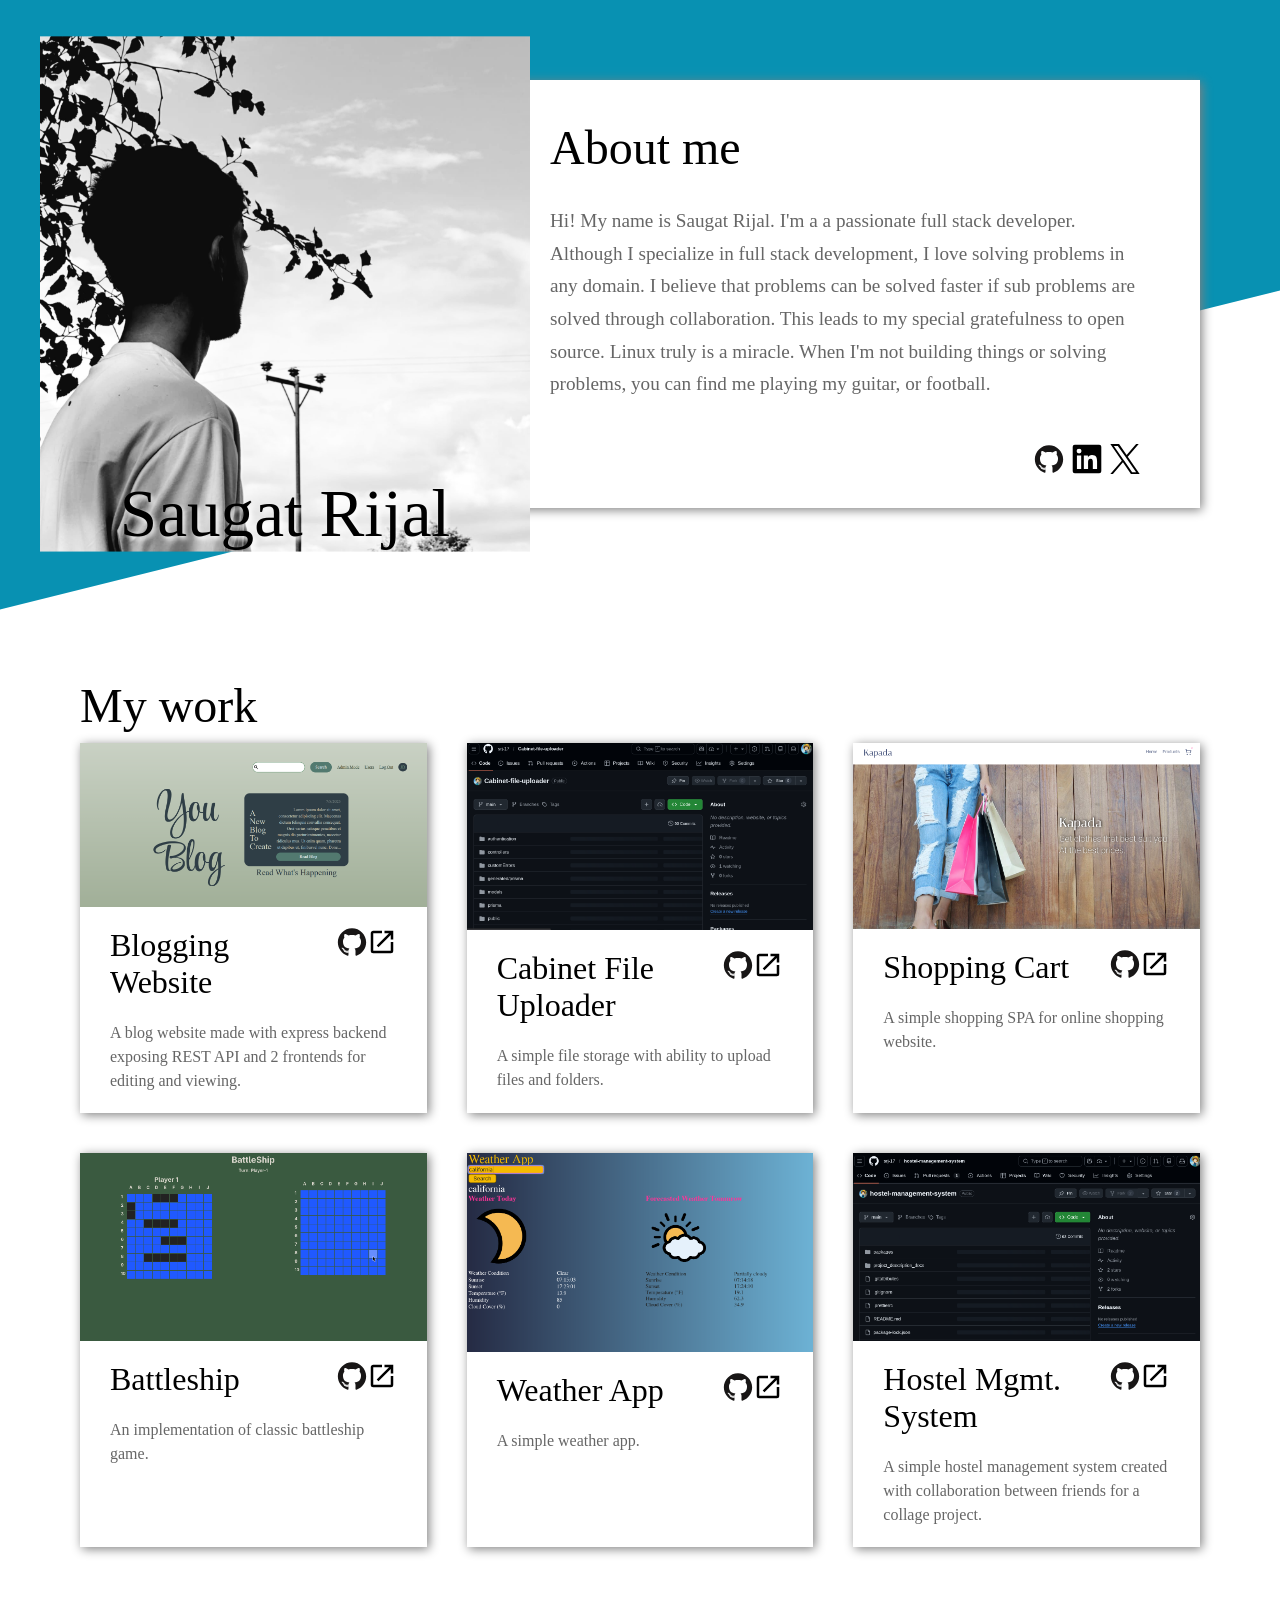
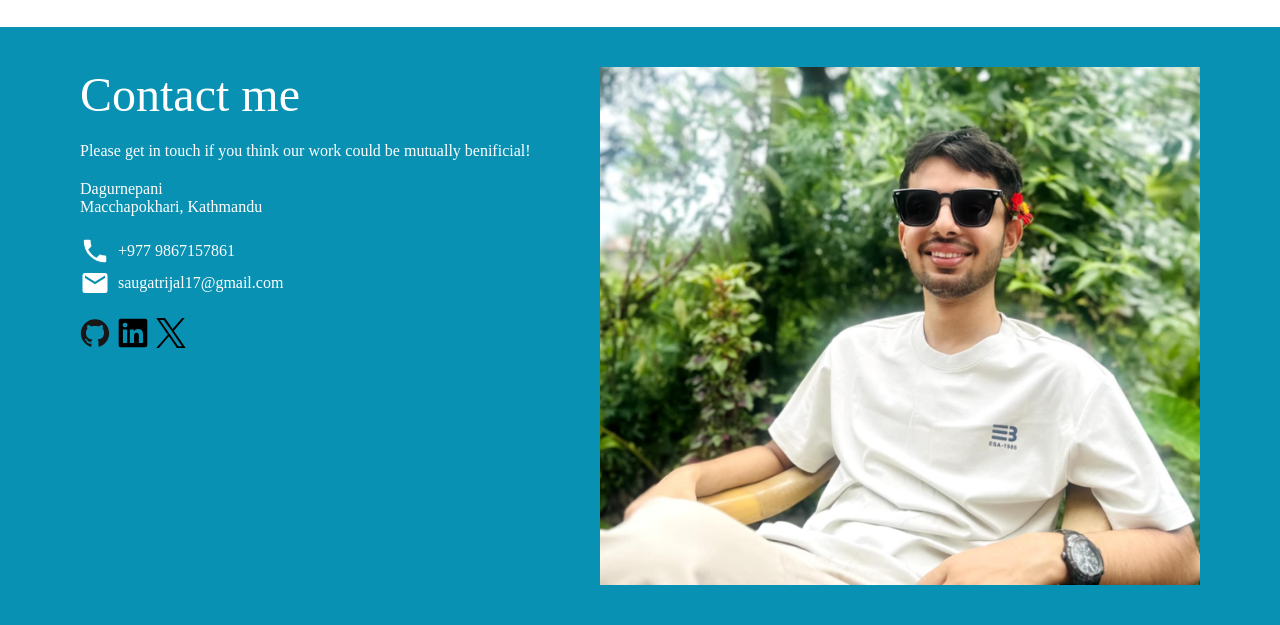
==== commit a3b95eb7: "fix: Update the homepage with actual project images" ====
--- a/index.html
+++ b/index.html
@@ -82,7 +82,7 @@
                     <div class="projects">
                         <div class="project">
                             <div class="project-img proj-one">
-                                screenshot of the project
+                                <img src="img/project-photos/blogging-website.png" alt="Blogging Website screenshot">
                             </div>
                             <div class="project-desc-container">
                                 <div class="project-title">
@@ -127,7 +127,7 @@
                         </div>
                         <div class="project">
                             <div class="project-img proj-two">
-                                screenshot of the project
+                                <img src="img/project-photos/cabinet-file-uploader.png" alt="Cabinet File Uploader screenshot">
                             </div>
                             <div class="project-desc-container">
                                 <div class="project-title">
@@ -172,7 +172,7 @@
                         </div>
                         <div class="project">
                             <div class="project-img proj-three">
-                                screenshot of the project
+                                <img src="img/project-photos/kapada-shopping-cart.png" alt="Shopping Cart screenshot">
                             </div>
                             <div class="project-desc-container">
                                 <div class="project-title">
@@ -217,7 +217,7 @@
                         </div>
                         <div class="project">
                             <div class="project-img proj-four">
-                                screenshot of the project
+                                <img src="img/project-photos/battleship.png" alt="Battleship screenshot">
                             </div>
                             <div class="project-desc-container">
                                 <div class="project-title">
@@ -261,7 +261,7 @@
                         </div>
                         <div class="project">
                             <div class="project-img proj-five">
-                                screenshot of the project
+                                <img src="img/project-photos/weather-app.png" alt="Weather App screenshot">
                             </div>
                             <div class="project-desc-container">
                                 <div class="project-title">
@@ -305,7 +305,7 @@
                         </div>
                         <div class="project">
                             <div class="project-img proj-six">
-                                screenshot of the project
+                                <img src="img/project-photos/hostel-management-system.png" alt="Hostel Mgmt. System screenshot">
                             </div>
                             <div class="project-desc-container">
                                 <div class="project-title">
--- a/style.css
+++ b/style.css
@@ -109,36 +109,19 @@
     box-shadow: var(--shadow);
 }
 
-/* this changes later when I put the actual image and details of project */
 .project .project-img {
-    font-size: 3rem;
-    text-align: center;
-    padding: 80px 40px;
-    color: white;
-}
-
-.project-img.proj-one {
-    background: #9e1c1c;
-}
-
-.project-img.proj-two {
-    background: #7c75ca;
-}
-
-.project-img.proj-three {
-    background: #5e8f4d;
-}
-
-.project-img.proj-four {
-    background: #c363b4;
-}
-
-.project-img.proj-five {
-    background: #d88f39;
-}
-
-.project-img.proj-six {
-    background: #4ba2d2;
+    overflow: hidden;
+    display: flex;
+    align-items: center;
+    justify-content: center;
+    background: #f0f0f0;
+}
+
+.project .project-img img {
+    width: 100%;
+    height: 100%;
+    object-fit: cover;
+    display: block;
 }
 
 .project .project-desc-container {
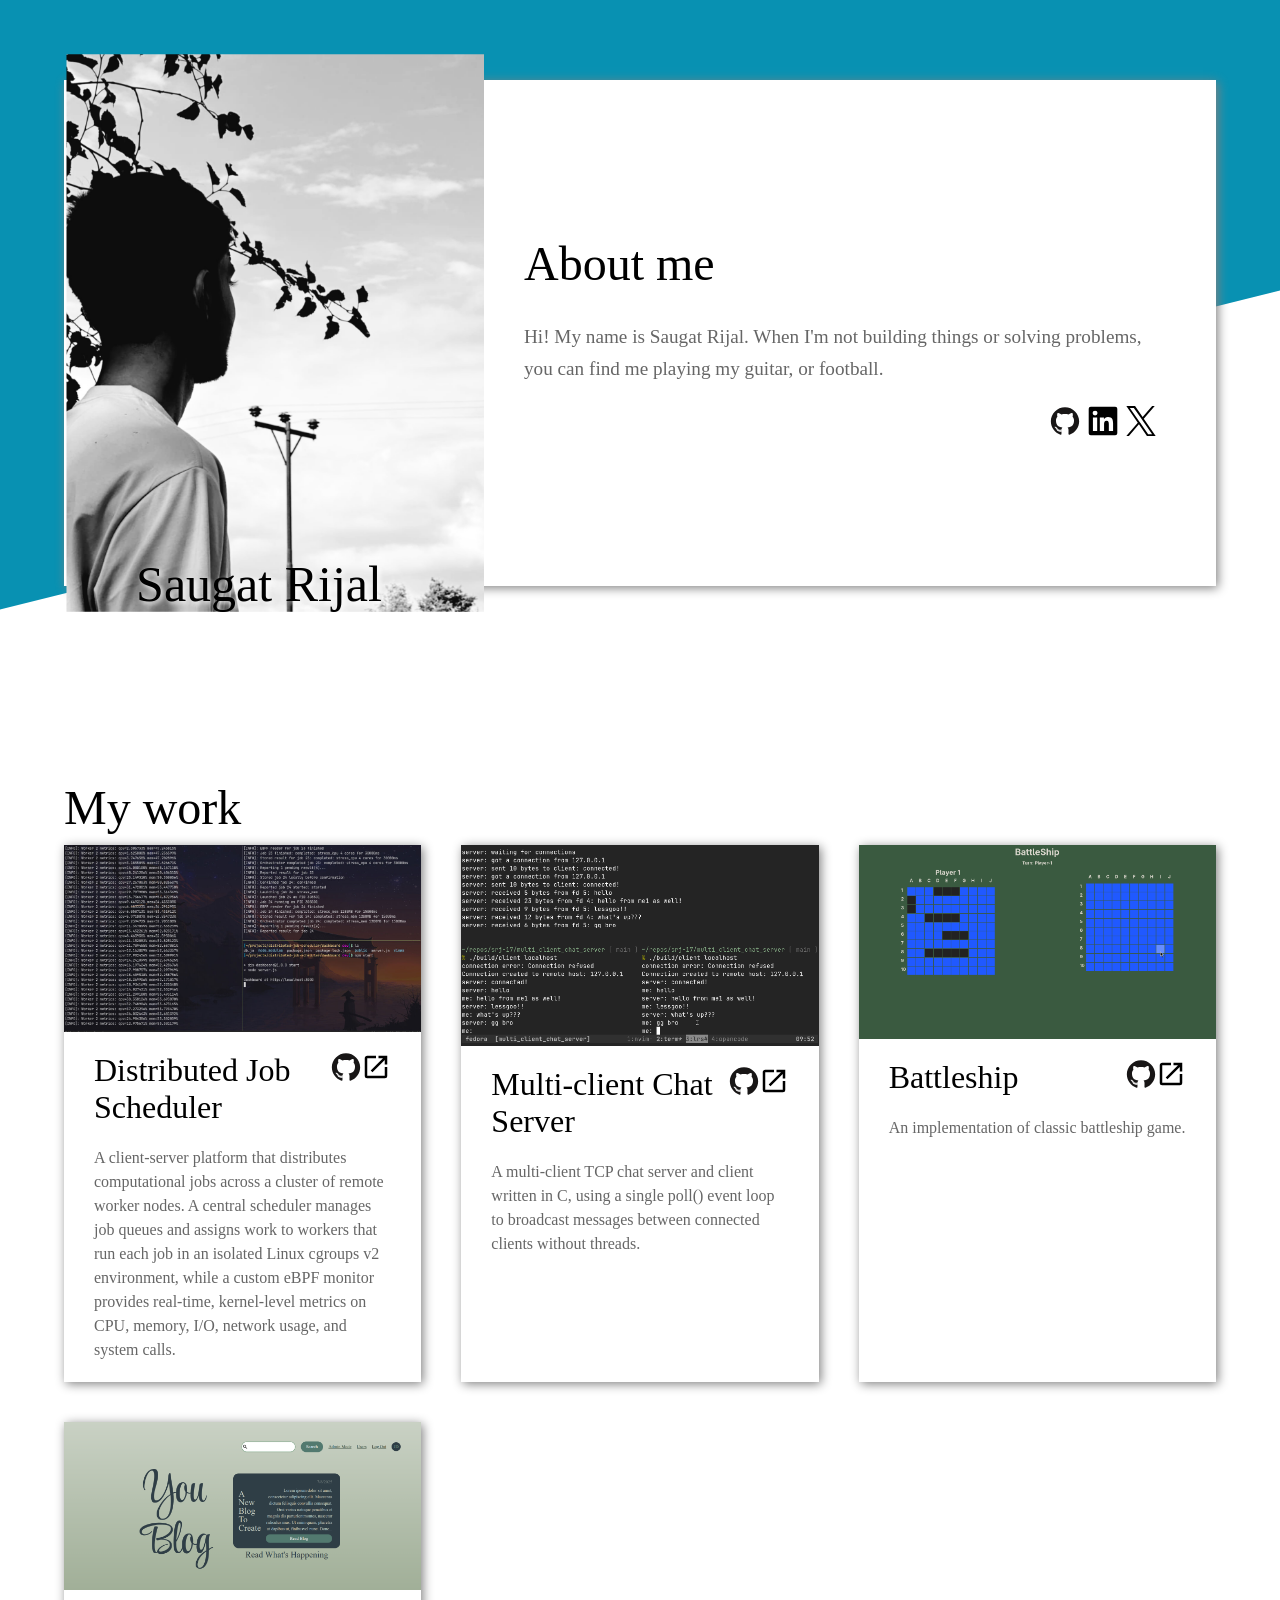
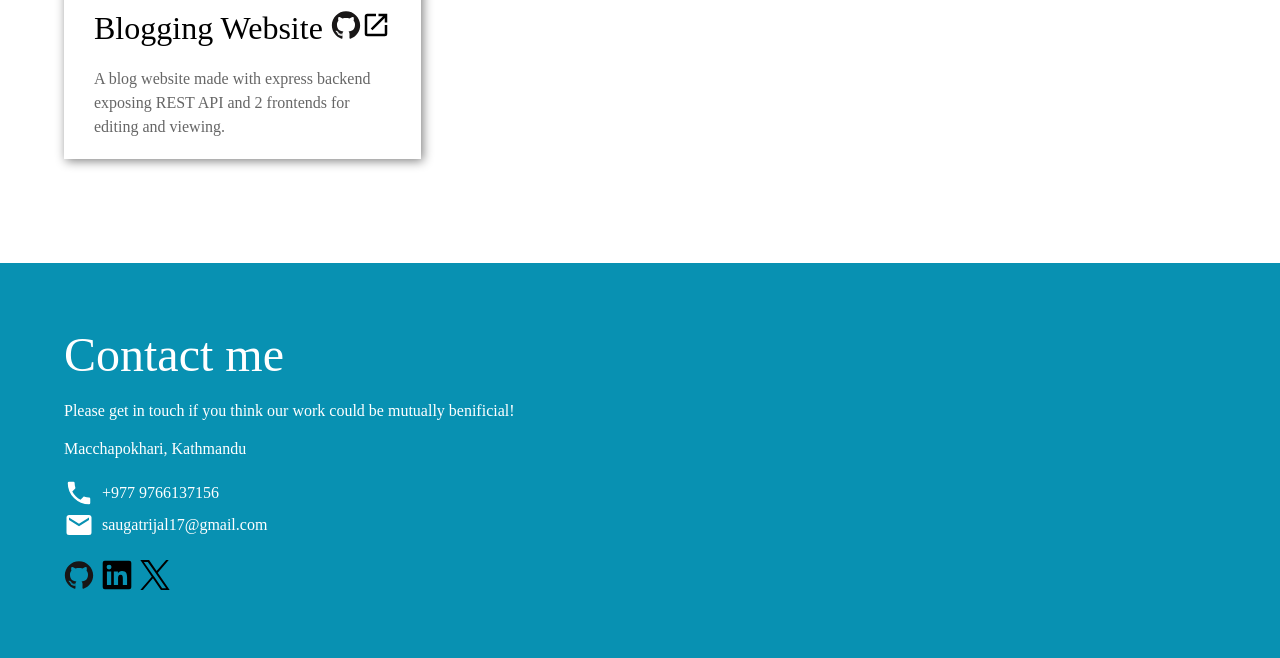
==== commit c68368bd: "add and remove projs" ====
--- a/index.html
+++ b/index.html
@@ -10,8 +10,8 @@
             href="https://fonts.googleapis.com/css2?family=Oranienbaum&family=Roboto:ital,wght@0,100..900;1,100..900&display=swap"
             rel="stylesheet"
         />
-        <link href="style.css" rel="stylesheet" />
-        <script src="script.js" defer></script>
+        <link href="styles/style.css" rel="stylesheet" />
+        <script src="scripts/script.js" type="module" defer></script>
     </head>
     <body>
         <div class="diagonal-box"></div>
@@ -24,346 +24,24 @@
                     </div>
                     <div class="content">
                         <div class="title">About me</div>
-                        <div class="description">
-                            Hi! My name is Saugat Rijal. I'm a a passionate full
-                            stack developer. Although I specialize in full stack
-                            development, I love solving problems in any domain.
-                            I believe that problems can be solved faster if sub
-                            problems are solved through collaboration. 
-                            This leads to my special gratefulness to open source.
-                            Linux truly is a miracle.
-                            When I'm not building things or solving problems, 
-                            you can find me playing my guitar, or football.
-                        </div>
-                        <div class="social-links">
-                            <a href="https://www.github.com/srj-17">
-                                <div class="github">
-                                    <svg viewBox="0 0 128 128">
-                                        <g fill="#181616">
-                                            <path
-                                                fill-rule="evenodd"
-                                                clip-rule="evenodd"
-                                                d="M64 5.103c-33.347 0-60.388 27.035-60.388 60.388 0 26.682 17.303 49.317 41.297 57.303 3.017.56 4.125-1.31 4.125-2.905 0-1.44-.056-6.197-.082-11.243-16.8 3.653-20.345-7.125-20.345-7.125-2.747-6.98-6.705-8.836-6.705-8.836-5.48-3.748.413-3.67.413-3.67 6.063.425 9.257 6.223 9.257 6.223 5.386 9.23 14.127 6.562 17.573 5.02.542-3.903 2.107-6.568 3.834-8.076-13.413-1.525-27.514-6.704-27.514-29.843 0-6.593 2.36-11.98 6.223-16.21-.628-1.52-2.695-7.662.584-15.98 0 0 5.07-1.623 16.61 6.19C53.7 35 58.867 34.327 64 34.304c5.13.023 10.3.694 15.127 2.033 11.526-7.813 16.59-6.19 16.59-6.19 3.287 8.317 1.22 14.46.593 15.98 3.872 4.23 6.215 9.617 6.215 16.21 0 23.194-14.127 28.3-27.574 29.796 2.167 1.874 4.097 5.55 4.097 11.183 0 8.08-.07 14.583-.07 16.572 0 1.607 1.088 3.49 4.148 2.897 23.98-7.994 41.263-30.622 41.263-57.294C124.388 32.14 97.35 5.104 64 5.104z"
-                                            ></path>
-                                            <path
-                                                d="M26.484 91.806c-.133.3-.605.39-1.035.185-.44-.196-.685-.605-.543-.906.13-.31.603-.395 1.04-.188.44.197.69.61.537.91zm2.446 2.729c-.287.267-.85.143-1.232-.28-.396-.42-.47-.983-.177-1.254.298-.266.844-.14 1.24.28.394.426.472.984.17 1.255zM31.312 98.012c-.37.258-.976.017-1.35-.52-.37-.538-.37-1.183.01-1.44.373-.258.97-.025 1.35.507.368.545.368 1.19-.01 1.452zm3.261 3.361c-.33.365-1.036.267-1.552-.23-.527-.487-.674-1.18-.343-1.544.336-.366 1.045-.264 1.564.23.527.486.686 1.18.333 1.543zm4.5 1.951c-.147.473-.825.688-1.51.486-.683-.207-1.13-.76-.99-1.238.14-.477.823-.7 1.512-.485.683.206 1.13.756.988 1.237zm4.943.361c.017.498-.563.91-1.28.92-.723.017-1.308-.387-1.315-.877 0-.503.568-.91 1.29-.924.717-.013 1.306.387 1.306.88zm4.598-.782c.086.485-.413.984-1.126 1.117-.7.13-1.35-.172-1.44-.653-.086-.498.422-.997 1.122-1.126.714-.123 1.354.17 1.444.663zm0 0"
-                                            ></path>
-                                        </g>
-                                    </svg>
-                                </div>
-                            </a>
-                            <a href="https://np.linkedin.com/in/saugatrj17">
-                                <div class="linkedin">
-                                    <svg viewBox="0 0 128 128">
-                                        <path
-                                            d="M116 3H12a8.91 8.91 0 00-9 8.8v104.42a8.91 8.91 0 009 8.78h104a8.93 8.93 0 009-8.81V11.77A8.93 8.93 0 00116 3zM39.17 107H21.06V48.73h18.11zm-9-66.21a10.5 10.5 0 1110.49-10.5 10.5 10.5 0 01-10.54 10.48zM107 107H88.89V78.65c0-6.75-.12-15.44-9.41-15.44s-10.87 7.36-10.87 15V107H50.53V48.73h17.36v8h.24c2.42-4.58 8.32-9.41 17.13-9.41C103.6 47.28 107 59.35 107 75z"
-                                        ></path>
-                                    </svg>
-                                </div>
-                            </a>
-                            <a href="https://x.com/ranhoodlum">
-                                <div class="twitter">
-                                    <svg viewBox="0 0 128 128">
-                                        <path
-                                            d="M75.916 54.2 122.542 0h-11.05L71.008 47.06 38.672 0H1.376l48.898 71.164L1.376 128h11.05L55.18 78.303 89.328 128h37.296L75.913 54.2ZM60.782 71.79l-4.955-7.086-39.42-56.386h16.972L65.19 53.824l4.954 7.086 41.353 59.15h-16.97L60.782 71.793Z"
-                                            fill="#000"
-                                            style="stroke-width: 0.104373"
-                                        ></path>
-                                    </svg>
-                                </div>
-                            </a>
-                        </div>
+                        <div class="description"></div>
+                        <div class="social-links" data-social-links></div>
                     </div>
                 </div>
             </header>
             <main>
                 <div class="works">
                     <div class="title">My work</div>
-                    <div class="projects">
-                        <div class="project">
-                            <div class="project-img proj-one">
-                                <img src="img/project-photos/blogging-website.png" alt="Blogging Website screenshot">
-                            </div>
-                            <div class="project-desc-container">
-                                <div class="project-title">
-                                    <div class="project-name">Blogging Website</div>
-                                    <div class="links">
-                                        <a href="https://www.github.com/srj-17/blog-api">
-                                            <div class="github-icon">
-                                                <svg viewBox="0 0 128 128">
-                                                    <g fill="#181616">
-                                                        <path
-                                                            fill-rule="evenodd"
-                                                            clip-rule="evenodd"
-                                                            d="M64 5.103c-33.347 0-60.388 27.035-60.388 60.388 0 26.682 17.303 49.317 41.297 57.303 3.017.56 4.125-1.31 4.125-2.905 0-1.44-.056-6.197-.082-11.243-16.8 3.653-20.345-7.125-20.345-7.125-2.747-6.98-6.705-8.836-6.705-8.836-5.48-3.748.413-3.67.413-3.67 6.063.425 9.257 6.223 9.257 6.223 5.386 9.23 14.127 6.562 17.573 5.02.542-3.903 2.107-6.568 3.834-8.076-13.413-1.525-27.514-6.704-27.514-29.843 0-6.593 2.36-11.98 6.223-16.21-.628-1.52-2.695-7.662.584-15.98 0 0 5.07-1.623 16.61 6.19C53.7 35 58.867 34.327 64 34.304c5.13.023 10.3.694 15.127 2.033 11.526-7.813 16.59-6.19 16.59-6.19 3.287 8.317 1.22 14.46.593 15.98 3.872 4.23 6.215 9.617 6.215 16.21 0 23.194-14.127 28.3-27.574 29.796 2.167 1.874 4.097 5.55 4.097 11.183 0 8.08-.07 14.583-.07 16.572 0 1.607 1.088 3.49 4.148 2.897 23.98-7.994 41.263-30.622 41.263-57.294C124.388 32.14 97.35 5.104 64 5.104z"
-                                                        ></path>
-                                                        <path
-                                                            d="M26.484 91.806c-.133.3-.605.39-1.035.185-.44-.196-.685-.605-.543-.906.13-.31.603-.395 1.04-.188.44.197.69.61.537.91zm2.446 2.729c-.287.267-.85.143-1.232-.28-.396-.42-.47-.983-.177-1.254.298-.266.844-.14 1.24.28.394.426.472.984.17 1.255zM31.312 98.012c-.37.258-.976.017-1.35-.52-.37-.538-.37-1.183.01-1.44.373-.258.97-.025 1.35.507.368.545.368 1.19-.01 1.452zm3.261 3.361c-.33.365-1.036.267-1.552-.23-.527-.487-.674-1.18-.343-1.544.336-.366 1.045-.264 1.564.23.527.486.686 1.18.333 1.543zm4.5 1.951c-.147.473-.825.688-1.51.486-.683-.207-1.13-.76-.99-1.238.14-.477.823-.7 1.512-.485.683.206 1.13.756.988 1.237zm4.943.361c.017.498-.563.91-1.28.92-.723.017-1.308-.387-1.315-.877 0-.503.568-.91 1.29-.924.717-.013 1.306.387 1.306.88zm4.598-.782c.086.485-.413.984-1.126 1.117-.7.13-1.35-.172-1.44-.653-.086-.498.422-.997 1.122-1.126.714-.123 1.354.17 1.444.663zm0 0"
-                                                        ></path>
-                                                    </g>
-                                                </svg>
-                                            </div>
-                                        </a>
-                                        <a href="https://srj-17-blog.netlify.app/">
-                                            <div class="open-live-view-icon">
-                                                <svg
-                                                    xmlns="http://www.w3.org/2000/svg"
-                                                    viewBox="0 0 24 24"
-                                                >
-                                                    <title>open-in-new</title>
-                                                    <path
-                                                        d="M14,3V5H17.59L7.76,14.83L9.17,16.24L19,6.41V10H21V3M19,19H5V5H12V3H5C3.89,3 3,3.9 3,5V19A2,2 0 0,0 5,21H19A2,2 0 0,0 21,19V12H19V19Z"
-                                                    />
-                                                </svg>
-                                            </div>
-                                        </a>
-                                    </div>
-                                </div>
-                                <div class="desc">
-                                    A blog website made with express backend exposing
-                                    REST API and 2 frontends for editing and viewing.
-                                </div>
-                            </div>
-                        </div>
-                        <div class="project">
-                            <div class="project-img proj-two">
-                                <img src="img/project-photos/cabinet-file-uploader.png" alt="Cabinet File Uploader screenshot">
-                            </div>
-                            <div class="project-desc-container">
-                                <div class="project-title">
-                                    <div class="project-name">Cabinet File Uploader</div>
-                                    <div class="links">
-                                        <a href="https://github.com/srj-17/Cabinet-file-uploader">
-                                            <div class="github-icon">
-                                                <svg viewBox="0 0 128 128">
-                                                    <g fill="#181616">
-                                                        <path
-                                                            fill-rule="evenodd"
-                                                            clip-rule="evenodd"
-                                                            d="M64 5.103c-33.347 0-60.388 27.035-60.388 60.388 0 26.682 17.303 49.317 41.297 57.303 3.017.56 4.125-1.31 4.125-2.905 0-1.44-.056-6.197-.082-11.243-16.8 3.653-20.345-7.125-20.345-7.125-2.747-6.98-6.705-8.836-6.705-8.836-5.48-3.748.413-3.67.413-3.67 6.063.425 9.257 6.223 9.257 6.223 5.386 9.23 14.127 6.562 17.573 5.02.542-3.903 2.107-6.568 3.834-8.076-13.413-1.525-27.514-6.704-27.514-29.843 0-6.593 2.36-11.98 6.223-16.21-.628-1.52-2.695-7.662.584-15.98 0 0 5.07-1.623 16.61 6.19C53.7 35 58.867 34.327 64 34.304c5.13.023 10.3.694 15.127 2.033 11.526-7.813 16.59-6.19 16.59-6.19 3.287 8.317 1.22 14.46.593 15.98 3.872 4.23 6.215 9.617 6.215 16.21 0 23.194-14.127 28.3-27.574 29.796 2.167 1.874 4.097 5.55 4.097 11.183 0 8.08-.07 14.583-.07 16.572 0 1.607 1.088 3.49 4.148 2.897 23.98-7.994 41.263-30.622 41.263-57.294C124.388 32.14 97.35 5.104 64 5.104z"
-                                                        ></path>
-                                                        <path
-                                                            d="M26.484 91.806c-.133.3-.605.39-1.035.185-.44-.196-.685-.605-.543-.906.13-.31.603-.395 1.04-.188.44.197.69.61.537.91zm2.446 2.729c-.287.267-.85.143-1.232-.28-.396-.42-.47-.983-.177-1.254.298-.266.844-.14 1.24.28.394.426.472.984.17 1.255zM31.312 98.012c-.37.258-.976.017-1.35-.52-.37-.538-.37-1.183.01-1.44.373-.258.97-.025 1.35.507.368.545.368 1.19-.01 1.452zm3.261 3.361c-.33.365-1.036.267-1.552-.23-.527-.487-.674-1.18-.343-1.544.336-.366 1.045-.264 1.564.23.527.486.686 1.18.333 1.543zm4.5 1.951c-.147.473-.825.688-1.51.486-.683-.207-1.13-.76-.99-1.238.14-.477.823-.7 1.512-.485.683.206 1.13.756.988 1.237zm4.943.361c.017.498-.563.91-1.28.92-.723.017-1.308-.387-1.315-.877 0-.503.568-.91 1.29-.924.717-.013 1.306.387 1.306.88zm4.598-.782c.086.485-.413.984-1.126 1.117-.7.13-1.35-.172-1.44-.653-.086-.498.422-.997 1.122-1.126.714-.123 1.354.17 1.444.663zm0 0"
-                                                        ></path>
-                                                    </g>
-                                                </svg>
-                                            </div>
-                                        </a>
-                                        <a href="#">
-                                            <div class="open-live-view-icon">
-                                                <svg
-                                                    xmlns="http://www.w3.org/2000/svg"
-                                                    viewBox="0 0 24 24"
-                                                >
-                                                    <title>open-in-new</title>
-                                                    <path
-                                                        d="M14,3V5H17.59L7.76,14.83L9.17,16.24L19,6.41V10H21V3M19,19H5V5H12V3H5C3.89,3 3,3.9 3,5V19A2,2 0 0,0 5,21H19A2,2 0 0,0 21,19V12H19V19Z"
-                                                    />
-                                                </svg>
-                                            </div>
-                                        </a>
-                                    </div>
-                                </div>
-                                <div class="desc">
-                                    A simple file storage with ability to upload
-                                    files and folders.
-                                </div>
-                            </div>
-                        </div>
-                        <div class="project">
-                            <div class="project-img proj-three">
-                                <img src="img/project-photos/kapada-shopping-cart.png" alt="Shopping Cart screenshot">
-                            </div>
-                            <div class="project-desc-container">
-                                <div class="project-title">
-                                    <div class="project-name">Shopping Cart</div>
-                                    <div class="links">
-                                        <a href="https://github.com/srj-17/shopping-cart">
-                                            <div class="github-icon">
-                                                <svg viewBox="0 0 128 128">
-                                                    <g fill="#181616">
-                                                        <path
-                                                            fill-rule="evenodd"
-                                                            clip-rule="evenodd"
-                                                            d="M64 5.103c-33.347 0-60.388 27.035-60.388 60.388 0 26.682 17.303 49.317 41.297 57.303 3.017.56 4.125-1.31 4.125-2.905 0-1.44-.056-6.197-.082-11.243-16.8 3.653-20.345-7.125-20.345-7.125-2.747-6.98-6.705-8.836-6.705-8.836-5.48-3.748.413-3.67.413-3.67 6.063.425 9.257 6.223 9.257 6.223 5.386 9.23 14.127 6.562 17.573 5.02.542-3.903 2.107-6.568 3.834-8.076-13.413-1.525-27.514-6.704-27.514-29.843 0-6.593 2.36-11.98 6.223-16.21-.628-1.52-2.695-7.662.584-15.98 0 0 5.07-1.623 16.61 6.19C53.7 35 58.867 34.327 64 34.304c5.13.023 10.3.694 15.127 2.033 11.526-7.813 16.59-6.19 16.59-6.19 3.287 8.317 1.22 14.46.593 15.98 3.872 4.23 6.215 9.617 6.215 16.21 0 23.194-14.127 28.3-27.574 29.796 2.167 1.874 4.097 5.55 4.097 11.183 0 8.08-.07 14.583-.07 16.572 0 1.607 1.088 3.49 4.148 2.897 23.98-7.994 41.263-30.622 41.263-57.294C124.388 32.14 97.35 5.104 64 5.104z"
-                                                        ></path>
-                                                        <path
-                                                            d="M26.484 91.806c-.133.3-.605.39-1.035.185-.44-.196-.685-.605-.543-.906.13-.31.603-.395 1.04-.188.44.197.69.61.537.91zm2.446 2.729c-.287.267-.85.143-1.232-.28-.396-.42-.47-.983-.177-1.254.298-.266.844-.14 1.24.28.394.426.472.984.17 1.255zM31.312 98.012c-.37.258-.976.017-1.35-.52-.37-.538-.37-1.183.01-1.44.373-.258.97-.025 1.35.507.368.545.368 1.19-.01 1.452zm3.261 3.361c-.33.365-1.036.267-1.552-.23-.527-.487-.674-1.18-.343-1.544.336-.366 1.045-.264 1.564.23.527.486.686 1.18.333 1.543zm4.5 1.951c-.147.473-.825.688-1.51.486-.683-.207-1.13-.76-.99-1.238.14-.477.823-.7 1.512-.485.683.206 1.13.756.988 1.237zm4.943.361c.017.498-.563.91-1.28.92-.723.017-1.308-.387-1.315-.877 0-.503.568-.91 1.29-.924.717-.013 1.306.387 1.306.88zm4.598-.782c.086.485-.413.984-1.126 1.117-.7.13-1.35-.172-1.44-.653-.086-.498.422-.997 1.122-1.126.714-.123 1.354.17 1.444.663zm0 0"
-                                                        ></path>
-                                                    </g>
-                                                </svg>
-                                            </div>
-                                        </a>
-                                        <a href="https://shopping-cart-dun-nu.vercel.app/">
-                                            <div class="open-live-view-icon">
-                                                <svg
-                                                    xmlns="http://www.w3.org/2000/svg"
-                                                    viewBox="0 0 24 24"
-                                                >
-                                                    <title>open-in-new</title>
-                                                    <path
-                                                        d="M14,3V5H17.59L7.76,14.83L9.17,16.24L19,6.41V10H21V3M19,19H5V5H12V3H5C3.89,3 3,3.9 3,5V19A2,2 0 0,0 5,21H19A2,2 0 0,0 21,19V12H19V19Z"
-                                                    />
-                                                </svg>
-                                            </div>
-                                        </a>
-                                    </div>
-                                </div>
-                                <div class="desc">
-                                    A simple shopping SPA for online shopping
-                                    website.
-                                </div>
-                            </div>
-                        </div>
-                        <div class="project">
-                            <div class="project-img proj-four">
-                                <img src="img/project-photos/battleship.png" alt="Battleship screenshot">
-                            </div>
-                            <div class="project-desc-container">
-                                <div class="project-title">
-                                    <div class="project-name">Battleship</div>
-                                    <div class="links">
-                                        <a href="https://github.com/srj-17/battleship">
-                                            <div class="github-icon">
-                                                <svg viewBox="0 0 128 128">
-                                                    <g fill="#181616">
-                                                        <path
-                                                            fill-rule="evenodd"
-                                                            clip-rule="evenodd"
-                                                            d="M64 5.103c-33.347 0-60.388 27.035-60.388 60.388 0 26.682 17.303 49.317 41.297 57.303 3.017.56 4.125-1.31 4.125-2.905 0-1.44-.056-6.197-.082-11.243-16.8 3.653-20.345-7.125-20.345-7.125-2.747-6.98-6.705-8.836-6.705-8.836-5.48-3.748.413-3.67.413-3.67 6.063.425 9.257 6.223 9.257 6.223 5.386 9.23 14.127 6.562 17.573 5.02.542-3.903 2.107-6.568 3.834-8.076-13.413-1.525-27.514-6.704-27.514-29.843 0-6.593 2.36-11.98 6.223-16.21-.628-1.52-2.695-7.662.584-15.98 0 0 5.07-1.623 16.61 6.19C53.7 35 58.867 34.327 64 34.304c5.13.023 10.3.694 15.127 2.033 11.526-7.813 16.59-6.19 16.59-6.19 3.287 8.317 1.22 14.46.593 15.98 3.872 4.23 6.215 9.617 6.215 16.21 0 23.194-14.127 28.3-27.574 29.796 2.167 1.874 4.097 5.55 4.097 11.183 0 8.08-.07 14.583-.07 16.572 0 1.607 1.088 3.49 4.148 2.897 23.98-7.994 41.263-30.622 41.263-57.294C124.388 32.14 97.35 5.104 64 5.104z"
-                                                        ></path>
-                                                        <path
-                                                            d="M26.484 91.806c-.133.3-.605.39-1.035.185-.44-.196-.685-.605-.543-.906.13-.31.603-.395 1.04-.188.44.197.69.61.537.91zm2.446 2.729c-.287.267-.85.143-1.232-.28-.396-.42-.47-.983-.177-1.254.298-.266.844-.14 1.24.28.394.426.472.984.17 1.255zM31.312 98.012c-.37.258-.976.017-1.35-.52-.37-.538-.37-1.183.01-1.44.373-.258.97-.025 1.35.507.368.545.368 1.19-.01 1.452zm3.261 3.361c-.33.365-1.036.267-1.552-.23-.527-.487-.674-1.18-.343-1.544.336-.366 1.045-.264 1.564.23.527.486.686 1.18.333 1.543zm4.5 1.951c-.147.473-.825.688-1.51.486-.683-.207-1.13-.76-.99-1.238.14-.477.823-.7 1.512-.485.683.206 1.13.756.988 1.237zm4.943.361c.017.498-.563.91-1.28.92-.723.017-1.308-.387-1.315-.877 0-.503.568-.91 1.29-.924.717-.013 1.306.387 1.306.88zm4.598-.782c.086.485-.413.984-1.126 1.117-.7.13-1.35-.172-1.44-.653-.086-.498.422-.997 1.122-1.126.714-.123 1.354.17 1.444.663zm0 0"
-                                                        ></path>
-                                                    </g>
-                                                </svg>
-                                            </div>
-                                        </a>
-                                        <a href="https://srj-17.github.io/battleship/">
-                                            <div class="open-live-view-icon">
-                                                <svg
-                                                    xmlns="http://www.w3.org/2000/svg"
-                                                    viewBox="0 0 24 24"
-                                                >
-                                                    <title>open-in-new</title>
-                                                    <path
-                                                        d="M14,3V5H17.59L7.76,14.83L9.17,16.24L19,6.41V10H21V3M19,19H5V5H12V3H5C3.89,3 3,3.9 3,5V19A2,2 0 0,0 5,21H19A2,2 0 0,0 21,19V12H19V19Z"
-                                                    />
-                                                </svg>
-                                            </div>
-                                        </a>
-                                    </div>
-                                </div>
-                                <div class="desc">
-                                    An implementation of classic battleship game.
-                                </div>
-                            </div>
-                        </div>
-                        <div class="project">
-                            <div class="project-img proj-five">
-                                <img src="img/project-photos/weather-app.png" alt="Weather App screenshot">
-                            </div>
-                            <div class="project-desc-container">
-                                <div class="project-title">
-                                    <div class="project-name">Weather App</div>
-                                    <div class="links">
-                                        <a href="https://github.com/srj-17/weather-app">
-                                            <div class="github-icon">
-                                                <svg viewBox="0 0 128 128">
-                                                    <g fill="#181616">
-                                                        <path
-                                                            fill-rule="evenodd"
-                                                            clip-rule="evenodd"
-                                                            d="M64 5.103c-33.347 0-60.388 27.035-60.388 60.388 0 26.682 17.303 49.317 41.297 57.303 3.017.56 4.125-1.31 4.125-2.905 0-1.44-.056-6.197-.082-11.243-16.8 3.653-20.345-7.125-20.345-7.125-2.747-6.98-6.705-8.836-6.705-8.836-5.48-3.748.413-3.67.413-3.67 6.063.425 9.257 6.223 9.257 6.223 5.386 9.23 14.127 6.562 17.573 5.02.542-3.903 2.107-6.568 3.834-8.076-13.413-1.525-27.514-6.704-27.514-29.843 0-6.593 2.36-11.98 6.223-16.21-.628-1.52-2.695-7.662.584-15.98 0 0 5.07-1.623 16.61 6.19C53.7 35 58.867 34.327 64 34.304c5.13.023 10.3.694 15.127 2.033 11.526-7.813 16.59-6.19 16.59-6.19 3.287 8.317 1.22 14.46.593 15.98 3.872 4.23 6.215 9.617 6.215 16.21 0 23.194-14.127 28.3-27.574 29.796 2.167 1.874 4.097 5.55 4.097 11.183 0 8.08-.07 14.583-.07 16.572 0 1.607 1.088 3.49 4.148 2.897 23.98-7.994 41.263-30.622 41.263-57.294C124.388 32.14 97.35 5.104 64 5.104z"
-                                                        ></path>
-                                                        <path
-                                                            d="M26.484 91.806c-.133.3-.605.39-1.035.185-.44-.196-.685-.605-.543-.906.13-.31.603-.395 1.04-.188.44.197.69.61.537.91zm2.446 2.729c-.287.267-.85.143-1.232-.28-.396-.42-.47-.983-.177-1.254.298-.266.844-.14 1.24.28.394.426.472.984.17 1.255zM31.312 98.012c-.37.258-.976.017-1.35-.52-.37-.538-.37-1.183.01-1.44.373-.258.97-.025 1.35.507.368.545.368 1.19-.01 1.452zm3.261 3.361c-.33.365-1.036.267-1.552-.23-.527-.487-.674-1.18-.343-1.544.336-.366 1.045-.264 1.564.23.527.486.686 1.18.333 1.543zm4.5 1.951c-.147.473-.825.688-1.51.486-.683-.207-1.13-.76-.99-1.238.14-.477.823-.7 1.512-.485.683.206 1.13.756.988 1.237zm4.943.361c.017.498-.563.91-1.28.92-.723.017-1.308-.387-1.315-.877 0-.503.568-.91 1.29-.924.717-.013 1.306.387 1.306.88zm4.598-.782c.086.485-.413.984-1.126 1.117-.7.13-1.35-.172-1.44-.653-.086-.498.422-.997 1.122-1.126.714-.123 1.354.17 1.444.663zm0 0"
-                                                        ></path>
-                                                    </g>
-                                                </svg>
-                                            </div>
-                                        </a>
-                                        <a href="https://srj-17.github.io/weather-app/">
-                                            <div class="open-live-view-icon">
-                                                <svg
-                                                    xmlns="http://www.w3.org/2000/svg"
-                                                    viewBox="0 0 24 24"
-                                                >
-                                                    <title>open-in-new</title>
-                                                    <path
-                                                        d="M14,3V5H17.59L7.76,14.83L9.17,16.24L19,6.41V10H21V3M19,19H5V5H12V3H5C3.89,3 3,3.9 3,5V19A2,2 0 0,0 5,21H19A2,2 0 0,0 21,19V12H19V19Z"
-                                                    />
-                                                </svg>
-                                            </div>
-                                        </a>
-                                    </div>
-                                </div>
-                                <div class="desc">
-                                    A simple weather app.
-                                </div>
-                            </div>
-                        </div>
-                        <div class="project">
-                            <div class="project-img proj-six">
-                                <img src="img/project-photos/hostel-management-system.png" alt="Hostel Mgmt. System screenshot">
-                            </div>
-                            <div class="project-desc-container">
-                                <div class="project-title">
-                                    <div class="project-name">Hostel Mgmt. System</div>
-                                    <div class="links">
-                                        <a href="https://github.com/srj-17/hostel-management-system">
-                                            <div class="github-icon">
-                                                <svg viewBox="0 0 128 128">
-                                                    <g fill="#181616">
-                                                        <path
-                                                            fill-rule="evenodd"
-                                                            clip-rule="evenodd"
-                                                            d="M64 5.103c-33.347 0-60.388 27.035-60.388 60.388 0 26.682 17.303 49.317 41.297 57.303 3.017.56 4.125-1.31 4.125-2.905 0-1.44-.056-6.197-.082-11.243-16.8 3.653-20.345-7.125-20.345-7.125-2.747-6.98-6.705-8.836-6.705-8.836-5.48-3.748.413-3.67.413-3.67 6.063.425 9.257 6.223 9.257 6.223 5.386 9.23 14.127 6.562 17.573 5.02.542-3.903 2.107-6.568 3.834-8.076-13.413-1.525-27.514-6.704-27.514-29.843 0-6.593 2.36-11.98 6.223-16.21-.628-1.52-2.695-7.662.584-15.98 0 0 5.07-1.623 16.61 6.19C53.7 35 58.867 34.327 64 34.304c5.13.023 10.3.694 15.127 2.033 11.526-7.813 16.59-6.19 16.59-6.19 3.287 8.317 1.22 14.46.593 15.98 3.872 4.23 6.215 9.617 6.215 16.21 0 23.194-14.127 28.3-27.574 29.796 2.167 1.874 4.097 5.55 4.097 11.183 0 8.08-.07 14.583-.07 16.572 0 1.607 1.088 3.49 4.148 2.897 23.98-7.994 41.263-30.622 41.263-57.294C124.388 32.14 97.35 5.104 64 5.104z"
-                                                        ></path>
-                                                        <path
-                                                            d="M26.484 91.806c-.133.3-.605.39-1.035.185-.44-.196-.685-.605-.543-.906.13-.31.603-.395 1.04-.188.44.197.69.61.537.91zm2.446 2.729c-.287.267-.85.143-1.232-.28-.396-.42-.47-.983-.177-1.254.298-.266.844-.14 1.24.28.394.426.472.984.17 1.255zM31.312 98.012c-.37.258-.976.017-1.35-.52-.37-.538-.37-1.183.01-1.44.373-.258.97-.025 1.35.507.368.545.368 1.19-.01 1.452zm3.261 3.361c-.33.365-1.036.267-1.552-.23-.527-.487-.674-1.18-.343-1.544.336-.366 1.045-.264 1.564.23.527.486.686 1.18.333 1.543zm4.5 1.951c-.147.473-.825.688-1.51.486-.683-.207-1.13-.76-.99-1.238.14-.477.823-.7 1.512-.485.683.206 1.13.756.988 1.237zm4.943.361c.017.498-.563.91-1.28.92-.723.017-1.308-.387-1.315-.877 0-.503.568-.91 1.29-.924.717-.013 1.306.387 1.306.88zm4.598-.782c.086.485-.413.984-1.126 1.117-.7.13-1.35-.172-1.44-.653-.086-.498.422-.997 1.122-1.126.714-.123 1.354.17 1.444.663zm0 0"
-                                                        ></path>
-                                                    </g>
-                                                </svg>
-                                            </div>
-                                        </a>
-                                        <a href="#">
-                                            <div class="open-live-view-icon">
-                                                <svg
-                                                    xmlns="http://www.w3.org/2000/svg"
-                                                    viewBox="0 0 24 24"
-                                                >
-                                                    <title>open-in-new</title>
-                                                    <path
-                                                        d="M14,3V5H17.59L7.76,14.83L9.17,16.24L19,6.41V10H21V3M19,19H5V5H12V3H5C3.89,3 3,3.9 3,5V19A2,2 0 0,0 5,21H19A2,2 0 0,0 21,19V12H19V19Z"
-                                                    />
-                                                </svg>
-                                            </div>
-                                        </a>
-                                    </div>
-                                </div>
-                                <div class="desc">
-                                    A simple hostel management system created with collaboration
-                                    between friends for a collage project.
-                                </div>
-                            </div>
-                        </div>
-                    </div>
+                    <div class="projects"></div>
                 </div>
             </main>
             <footer>
                 <div class="contact">
                     <div class="content">
                         <div class="title">Contact me</div>
-                        <div class="description">
-                            Please get in touch if you think our work could be
-                            mutually benificial!
-                        </div>
+                        <div class="description"></div>
                         <div class="address">
-                            <div class="street-addr">Dagurnepani</div>
-                            <div class="general-addr">
-                                Macchapokhari, Kathmandu
-                            </div>
+                            <div class="general-addr"></div>
                         </div>
                         <div class="contact-info">
                             <div class="phone">
@@ -378,7 +56,7 @@
                                         />
                                     </svg>
                                 </div>
-                                <div class="phone-no">+977 9867157861</div>
+                                <div class="phone-no"></div>
                             </div>
                             <div class="mail">
                                 <div class="mail-icon">
@@ -392,55 +70,51 @@
                                         />
                                     </svg>
                                 </div>
-                                <div class="mail">
-                                    saugatrijal17@gmail.com
-                                </div>
+                                <div class="mail-address"></div>
                             </div>
                         </div>
-                        <div class="social-links">
-                            <a href="https://github.com/srj-17">
-                                <div class="github">
-                                    <svg viewBox="0 0 128 128">
-                                        <g fill="#181616">
-                                            <path
-                                                fill-rule="evenodd"
-                                                clip-rule="evenodd"
-                                                d="M64 5.103c-33.347 0-60.388 27.035-60.388 60.388 0 26.682 17.303 49.317 41.297 57.303 3.017.56 4.125-1.31 4.125-2.905 0-1.44-.056-6.197-.082-11.243-16.8 3.653-20.345-7.125-20.345-7.125-2.747-6.98-6.705-8.836-6.705-8.836-5.48-3.748.413-3.67.413-3.67 6.063.425 9.257 6.223 9.257 6.223 5.386 9.23 14.127 6.562 17.573 5.02.542-3.903 2.107-6.568 3.834-8.076-13.413-1.525-27.514-6.704-27.514-29.843 0-6.593 2.36-11.98 6.223-16.21-.628-1.52-2.695-7.662.584-15.98 0 0 5.07-1.623 16.61 6.19C53.7 35 58.867 34.327 64 34.304c5.13.023 10.3.694 15.127 2.033 11.526-7.813 16.59-6.19 16.59-6.19 3.287 8.317 1.22 14.46.593 15.98 3.872 4.23 6.215 9.617 6.215 16.21 0 23.194-14.127 28.3-27.574 29.796 2.167 1.874 4.097 5.55 4.097 11.183 0 8.08-.07 14.583-.07 16.572 0 1.607 1.088 3.49 4.148 2.897 23.98-7.994 41.263-30.622 41.263-57.294C124.388 32.14 97.35 5.104 64 5.104z"
-                                            ></path>
-                                            <path
-                                                d="M26.484 91.806c-.133.3-.605.39-1.035.185-.44-.196-.685-.605-.543-.906.13-.31.603-.395 1.04-.188.44.197.69.61.537.91zm2.446 2.729c-.287.267-.85.143-1.232-.28-.396-.42-.47-.983-.177-1.254.298-.266.844-.14 1.24.28.394.426.472.984.17 1.255zM31.312 98.012c-.37.258-.976.017-1.35-.52-.37-.538-.37-1.183.01-1.44.373-.258.97-.025 1.35.507.368.545.368 1.19-.01 1.452zm3.261 3.361c-.33.365-1.036.267-1.552-.23-.527-.487-.674-1.18-.343-1.544.336-.366 1.045-.264 1.564.23.527.486.686 1.18.333 1.543zm4.5 1.951c-.147.473-.825.688-1.51.486-.683-.207-1.13-.76-.99-1.238.14-.477.823-.7 1.512-.485.683.206 1.13.756.988 1.237zm4.943.361c.017.498-.563.91-1.28.92-.723.017-1.308-.387-1.315-.877 0-.503.568-.91 1.29-.924.717-.013 1.306.387 1.306.88zm4.598-.782c.086.485-.413.984-1.126 1.117-.7.13-1.35-.172-1.44-.653-.086-.498.422-.997 1.122-1.126.714-.123 1.354.17 1.444.663zm0 0"
-                                            ></path>
-                                        </g>
-                                    </svg>
-                                </div>
-                            </a>
-                            <a href="https://np.linkedin.com/in/saugatrj17">
-                                <div class="linkedin">
-                                    <svg viewBox="0 0 128 128">
-                                        <path
-                                            d="M116 3H12a8.91 8.91 0 00-9 8.8v104.42a8.91 8.91 0 009 8.78h104a8.93 8.93 0 009-8.81V11.77A8.93 8.93 0 00116 3zM39.17 107H21.06V48.73h18.11zm-9-66.21a10.5 10.5 0 1110.49-10.5 10.5 10.5 0 01-10.54 10.48zM107 107H88.89V78.65c0-6.75-.12-15.44-9.41-15.44s-10.87 7.36-10.87 15V107H50.53V48.73h17.36v8h.24c2.42-4.58 8.32-9.41 17.13-9.41C103.6 47.28 107 59.35 107 75z"
-                                        ></path>
-                                    </svg>
-                                </div>
-                            </a>
-                            <a href="https://x.com/ranhoodlum">
-                                <div class="twitter">
-                                    <svg viewBox="0 0 128 128">
-                                        <path
-                                            d="M75.916 54.2 122.542 0h-11.05L71.008 47.06 38.672 0H1.376l48.898 71.164L1.376 128h11.05L55.18 78.303 89.328 128h37.296L75.913 54.2ZM60.782 71.79l-4.955-7.086-39.42-56.386h16.972L65.19 53.824l4.954 7.086 41.353 59.15h-16.97L60.782 71.793Z"
-                                            fill="#000"
-                                            style="stroke-width: 0.104373"
-                                        ></path>
-                                    </svg>
-                                </div>
-                            </a>
-                        </div>
-                    </div>
-                    <div class="contact-photo">
-                        <img src="img/person-calling.jpg" alt="" />
+                        <div class="social-links" data-social-links></div>
                     </div>
                 </div>
             </footer>
         </div>
+        <template id="social-link-template">
+            <a data-social="github">
+                <div class="github">
+                    <svg viewBox="0 0 128 128">
+                        <g fill="#181616">
+                            <path
+                                fill-rule="evenodd"
+                                clip-rule="evenodd"
+                                d="M64 5.103c-33.347 0-60.388 27.035-60.388 60.388 0 26.682 17.303 49.317 41.297 57.303 3.017.56 4.125-1.31 4.125-2.905 0-1.44-.056-6.197-.082-11.243-16.8 3.653-20.345-7.125-20.345-7.125-2.747-6.98-6.705-8.836-6.705-8.836-5.48-3.748.413-3.67.413-3.67 6.063.425 9.257 6.223 9.257 6.223 5.386 9.23 14.127 6.562 17.573 5.02.542-3.903 2.107-6.568 3.834-8.076-13.413-1.525-27.514-6.704-27.514-29.843 0-6.593 2.36-11.98 6.223-16.21-.628-1.52-2.695-7.662.584-15.98 0 0 5.07-1.623 16.61 6.19C53.7 35 58.867 34.327 64 34.304c5.13.023 10.3.694 15.127 2.033 11.526-7.813 16.59-6.19 16.59-6.19 3.287 8.317 1.22 14.46.593 15.98 3.872 4.23 6.215 9.617 6.215 16.21 0 23.194-14.127 28.3-27.574 29.796 2.167 1.874 4.097 5.55 4.097 11.183 0 8.08-.07 14.583-.07 16.572 0 1.607 1.088 3.49 4.148 2.897 23.98-7.994 41.263-30.622 41.263-57.294C124.388 32.14 97.35 5.104 64 5.104z"
+                            ></path>
+                            <path
+                                d="M26.484 91.806c-.133.3-.605.39-1.035.185-.44-.196-.685-.605-.543-.906.13-.31.603-.395 1.04-.188.44.197.69.61.537.91zm2.446 2.729c-.287.267-.85.143-1.232-.28-.396-.42-.47-.983-.177-1.254.298-.266.844-.14 1.24.28.394.426.472.984.17 1.255zM31.312 98.012c-.37.258-.976.017-1.35-.52-.37-.538-.37-1.183.01-1.44.373-.258.97-.025 1.35.507.368.545.368 1.19-.01 1.452zm3.261 3.361c-.33.365-1.036.267-1.552-.23-.527-.487-.674-1.18-.343-1.544.336-.366 1.045-.264 1.564.23.527.486.686 1.18.333 1.543zm4.5 1.951c-.147.473-.825.688-1.51.486-.683-.207-1.13-.76-.99-1.238.14-.477.823-.7 1.512-.485.683.206 1.13.756.988 1.237zm4.943.361c.017.498-.563.91-1.28.92-.723.017-1.308-.387-1.315-.877 0-.503.568-.91 1.29-.924.717-.013 1.306.387 1.306.88zm4.598-.782c.086.485-.413.984-1.126 1.117-.7.13-1.35-.172-1.44-.653-.086-.498.422-.997 1.122-1.126.714-.123 1.354.17 1.444.663zm0 0"
+                            ></path>
+                        </g>
+                    </svg>
+                </div>
+            </a>
+            <a data-social="linkedin">
+                <div class="linkedin">
+                    <svg viewBox="0 0 128 128">
+                        <path
+                            d="M116 3H12a8.91 8.91 0 00-9 8.8v104.42a8.91 8.91 0 009 8.78h104a8.93 8.93 0 009-8.81V11.77A8.93 8.93 0 00116 3zM39.17 107H21.06V48.73h18.11zm-9-66.21a10.5 10.5 0 1110.49-10.5 10.5 10.5 0 01-10.54 10.48zM107 107H88.89V78.65c0-6.75-.12-15.44-9.41-15.44s-10.87 7.36-10.87 15V107H50.53V48.73h17.36v8h.24c2.42-4.58 8.32-9.41 17.13-9.41C103.6 47.28 107 59.35 107 75z"
+                        ></path>
+                    </svg>
+                </div>
+            </a>
+            <a data-social="twitter">
+                <div class="twitter">
+                    <svg viewBox="0 0 128 128">
+                        <path
+                            d="M75.916 54.2 122.542 0h-11.05L71.008 47.06 38.672 0H1.376l48.898 71.164L1.376 128h11.05L55.18 78.303 89.328 128h37.296L75.913 54.2ZM60.782 71.79l-4.955-7.086-39.42-56.386h16.972L65.19 53.824l4.954 7.086 41.353 59.15h-16.97L60.782 71.793Z"
+                            fill="#000"
+                            style="stroke-width: 0.104373"
+                        ></path>
+                    </svg>
+                </div>
+            </a>
+        </template>
     </body>
 </html>
--- a/styles/style.css
+++ b/styles/style.css
@@ -0,0 +1,332 @@
+* {
+    padding: 0;
+    margin: 0;
+    box-sizing: border-box;
+}
+/* family=Oranienbaum&family=Roboto */
+
+:root {
+    --text: black;
+    --description-text: hsl(from var(--text) h s 40);
+    --bg: white;
+    --primary: #0891b2;
+    --shadow: 2px 2px 10px grey;
+    --sans-serif-font: "Roboto", serif;
+    --serif-font: "Oranienbaum", serif;
+    --std-padding: clamp(24px, 5vw, 80px);
+    --content-max: 1280px;
+}
+
+html,
+body {
+    overflow-x: clip;
+}
+
+.container {
+    display: flex;
+    flex-direction: column;
+    gap: 40px;
+}
+
+.diagonal-box {
+    --diag-box-translate: 50vh;
+    --diag-box-skew: 14deg;
+    position: absolute;
+    isolation: isolate;
+    width: 100%;
+    height: 100vh;
+    background: var(--primary);
+    transform: translateY(calc(var(--diag-box-translate) * -1))
+        skewY(calc(var(--diag-box-skew) * -1));
+    z-index: -1;
+}
+
+header {
+    padding: clamp(40px, 8vw, 80px) var(--std-padding);
+}
+
+/* stacked by default (mobile) */
+.about-me {
+    background: var(--bg);
+    box-shadow: var(--shadow);
+    padding: clamp(16px, 4vw, 30px) clamp(16px, 5vw, 60px);
+    display: flex;
+    flex-direction: column;
+    gap: 24px;
+    max-width: var(--content-max);
+    margin-inline: auto;
+}
+
+.about-me .photo {
+    position: relative;
+    display: flex;
+    justify-content: center;
+    width: 100%;
+}
+
+.about-me img {
+    display: block;
+    width: 100%;
+    max-width: 350px;
+    height: auto;
+    aspect-ratio: 3 / 4;
+    object-fit: cover;
+}
+
+.about-me .name {
+    position: absolute;
+    bottom: 0;
+    left: 50%;
+    transform: translateX(-50%);
+    width: max-content;
+    max-width: 100%;
+    color: #000;
+    text-align: center;
+    text-shadow: 2px 2px 4px white;
+    font-size: clamp(1.6rem, 0.5rem + 3vw, 2.5rem);
+    line-height: 1.1;
+}
+
+.about-me .title {
+    font-family: var(--serif-font);
+    font-size: clamp(2rem, 5vw, 3rem);
+    padding: 10px 0;
+}
+
+.about-me .description {
+    font-family: var(--sans-serif-font);
+    color: var(--description-text);
+    font-size: 1.2rem;
+    line-height: 1.7;
+    flex: 1;
+}
+
+.social-links {
+    display: flex;
+    flex-direction: row;
+    justify-content: end;
+    flex-wrap: wrap;
+    gap: 8px;
+}
+
+/*main content*/
+main {
+    padding: var(--std-padding);
+}
+
+.works {
+    max-width: var(--content-max);
+    margin-inline: auto;
+}
+
+.works .title {
+    font-family: var(--serif-font);
+    font-size: clamp(2rem, 5vw, 3rem);
+    padding: 10px 0;
+}
+
+.works .projects {
+    display: grid;
+    grid-template-columns: repeat(auto-fill, minmax(min(100%, 290px), 1fr));
+    gap: 40px;
+}
+
+.works .project {
+    box-shadow: var(--shadow);
+}
+
+.project .project-img {
+    overflow: hidden;
+    display: flex;
+    align-items: center;
+    justify-content: center;
+    background: #f0f0f0;
+}
+
+.project .project-img img {
+    width: 100%;
+    height: 100%;
+    object-fit: cover;
+    display: block;
+}
+
+.project .project-desc-container {
+    display: grid;
+    gap: 20px;
+    padding: 20px 30px;
+}
+
+.project-desc-container .project-title {
+    display: flex;
+}
+
+.project-title .project-name {
+    flex: 1;
+    min-width: 0;
+    overflow-wrap: anywhere;
+    font-size: 2rem;
+    font-family: var(--serif-font);
+}
+
+.project-title .links {
+    display: flex;
+    flex-direction: row;
+    flex-shrink: 0;
+}
+
+.project-desc-container .desc {
+    color: var(--description-text);
+    font-family: var(--sans-serif-font);
+    line-height: 1.5;
+}
+
+/* footer */
+footer {
+    --text: white;
+    background: var(--primary);
+    color: var(--text);
+    padding: var(--std-padding);
+}
+
+.contact {
+    display: flex;
+    gap: 20px;
+    max-width: var(--content-max);
+    margin-inline: auto;
+}
+
+.content {
+    flex: 1;
+    display: flex;
+    flex-direction: column;
+    font-family: var(--sans-serif-font);
+    font-weight: 400;
+    gap: 20px;
+}
+
+.contact .content {
+    max-width: 720px;
+}
+
+.contact .title {
+    font-size: clamp(2rem, 5vw, 3rem);
+    font-family: var(--serif-font);
+}
+
+.contact .social-links {
+    display: flex;
+    justify-content: start;
+}
+
+.phone svg,
+.mail svg {
+    fill: white;
+}
+
+.phone-icon,
+.mail-icon {
+    line-height: 0;
+}
+
+.phone,
+.mail {
+    display: flex;
+    align-items: center;
+    gap: 8px;
+}
+
+.contact .contact-info {
+    display: flex;
+    flex-direction: column;
+    gap: 2px;
+}
+
+svg {
+    height: 30px;
+    width: 30px;
+}
+
+/* for mobile */
+@media (max-width: 699px) {
+    .diagonal-box {
+        --diag-box-skew: 28deg;
+    }
+
+    .social-links {
+        justify-content: center;
+    }
+
+    .contact-info svg {
+        display: none;
+    }
+
+    .phone,
+    .mail {
+        gap: 0;
+        overflow-wrap: anywhere;
+    }
+}
+
+/* tablets and up: photo beside the text */
+@media (min-width: 700px) {
+    .about-me {
+        flex-direction: row;
+        align-items: center;
+        gap: clamp(20px, 4vw, 40px);
+    }
+
+    .about-me .photo {
+        flex: 0 0 40%;
+        width: auto;
+        max-width: 340px;
+    }
+
+    .about-me .content {
+        flex: 1;
+        min-width: 0;
+    }
+
+    .about-me .content .description {
+        flex: 1;
+    }
+}
+
+/* for tablets: softer diagonal */
+@media (min-width: 700px) and (max-width: 1050px) {
+    .diagonal-box {
+        --diag-box-skew: 18deg;
+        --diag-box-translate: 70vh;
+    }
+}
+
+/* desktops: keep the offset photo look, but bounded */
+@media (min-width: 1051px) {
+    .about-me .photo {
+        flex: 0 0 clamp(260px, 30vw, 360px);
+        max-width: none;
+        padding-left: clamp(0px, 2vw, 40px);
+        transform: scale(1.25);
+        transform-origin: right center;
+        align-self: center;
+    }
+
+    .about-me img {
+        max-width: 100%;
+    }
+
+    .about-me .description {
+        max-width: 65ch;
+    }
+}
+
+a {
+    transition: transform 0.2s;
+}
+
+a:hover {
+    transform: scale(1.1) rotate(-20deg);
+}
+
+a:active {
+    transform: scale(0.9) rotate(20deg);
+}
